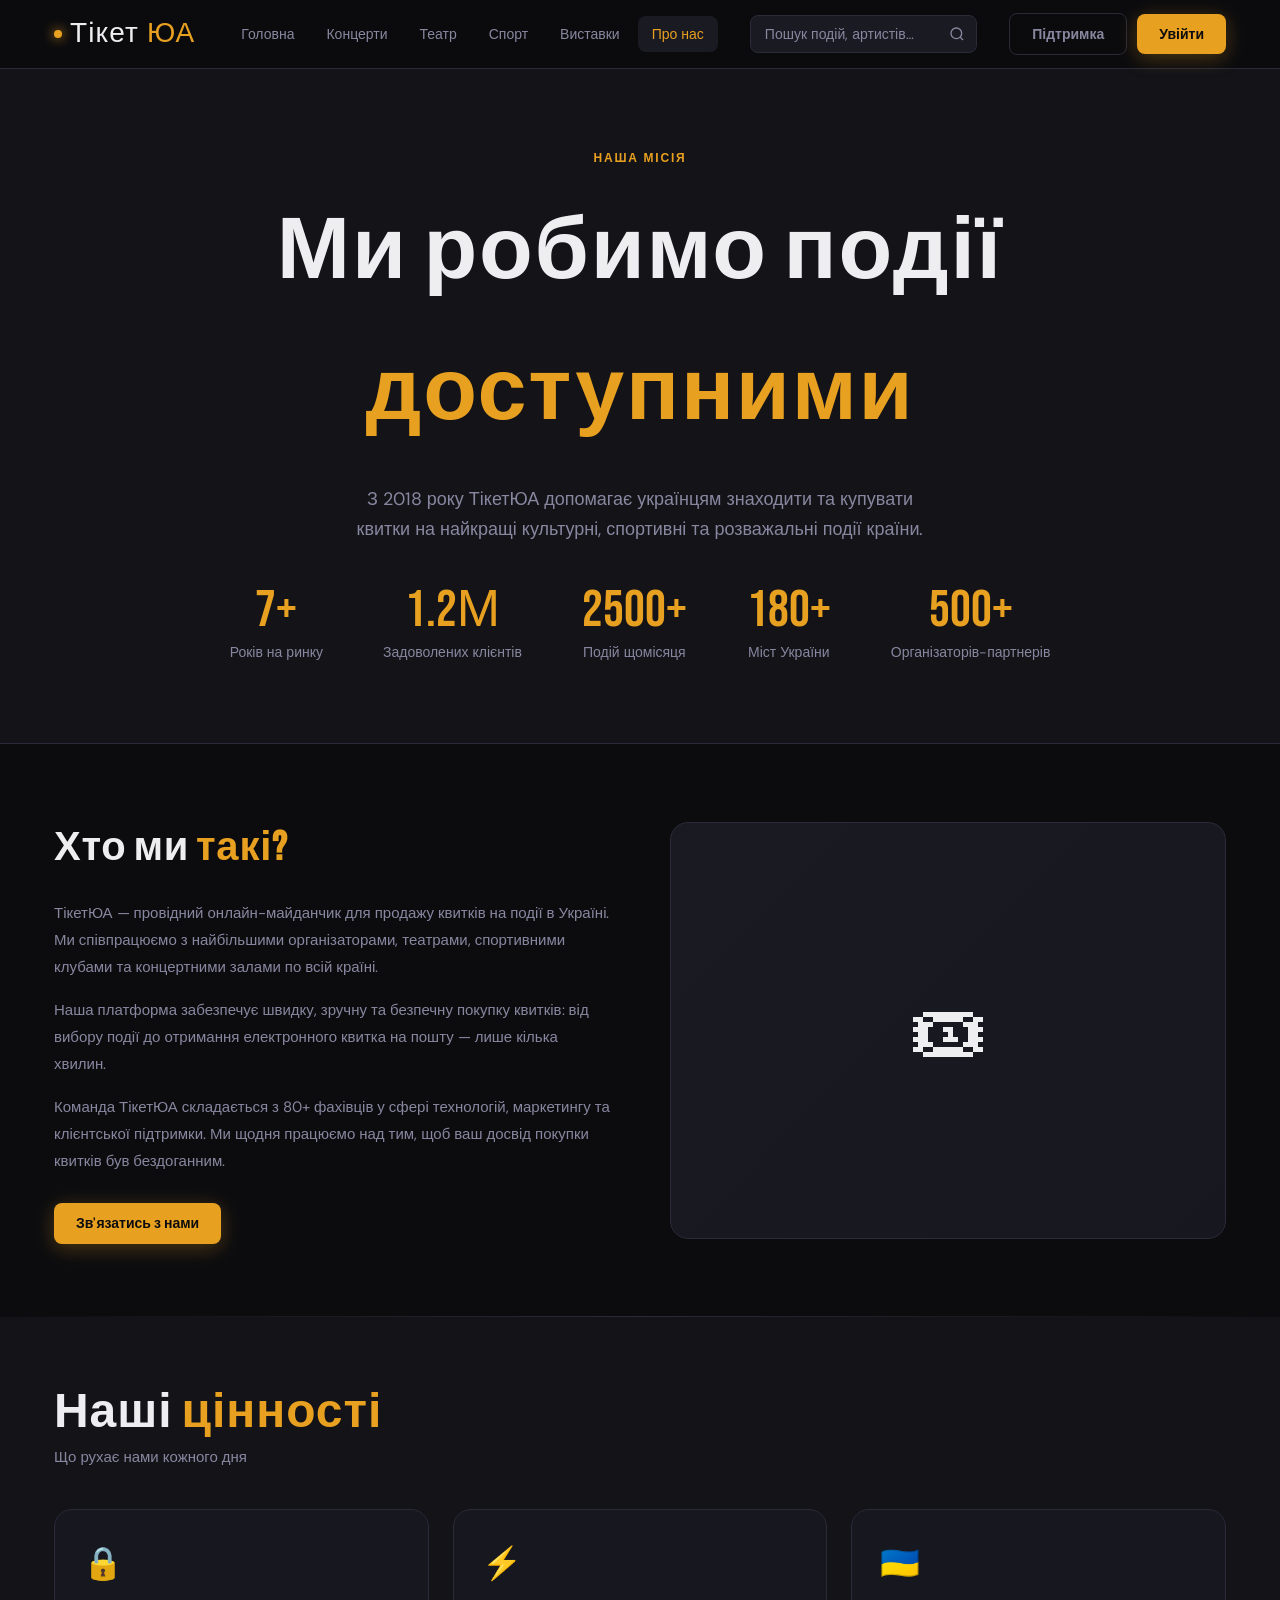
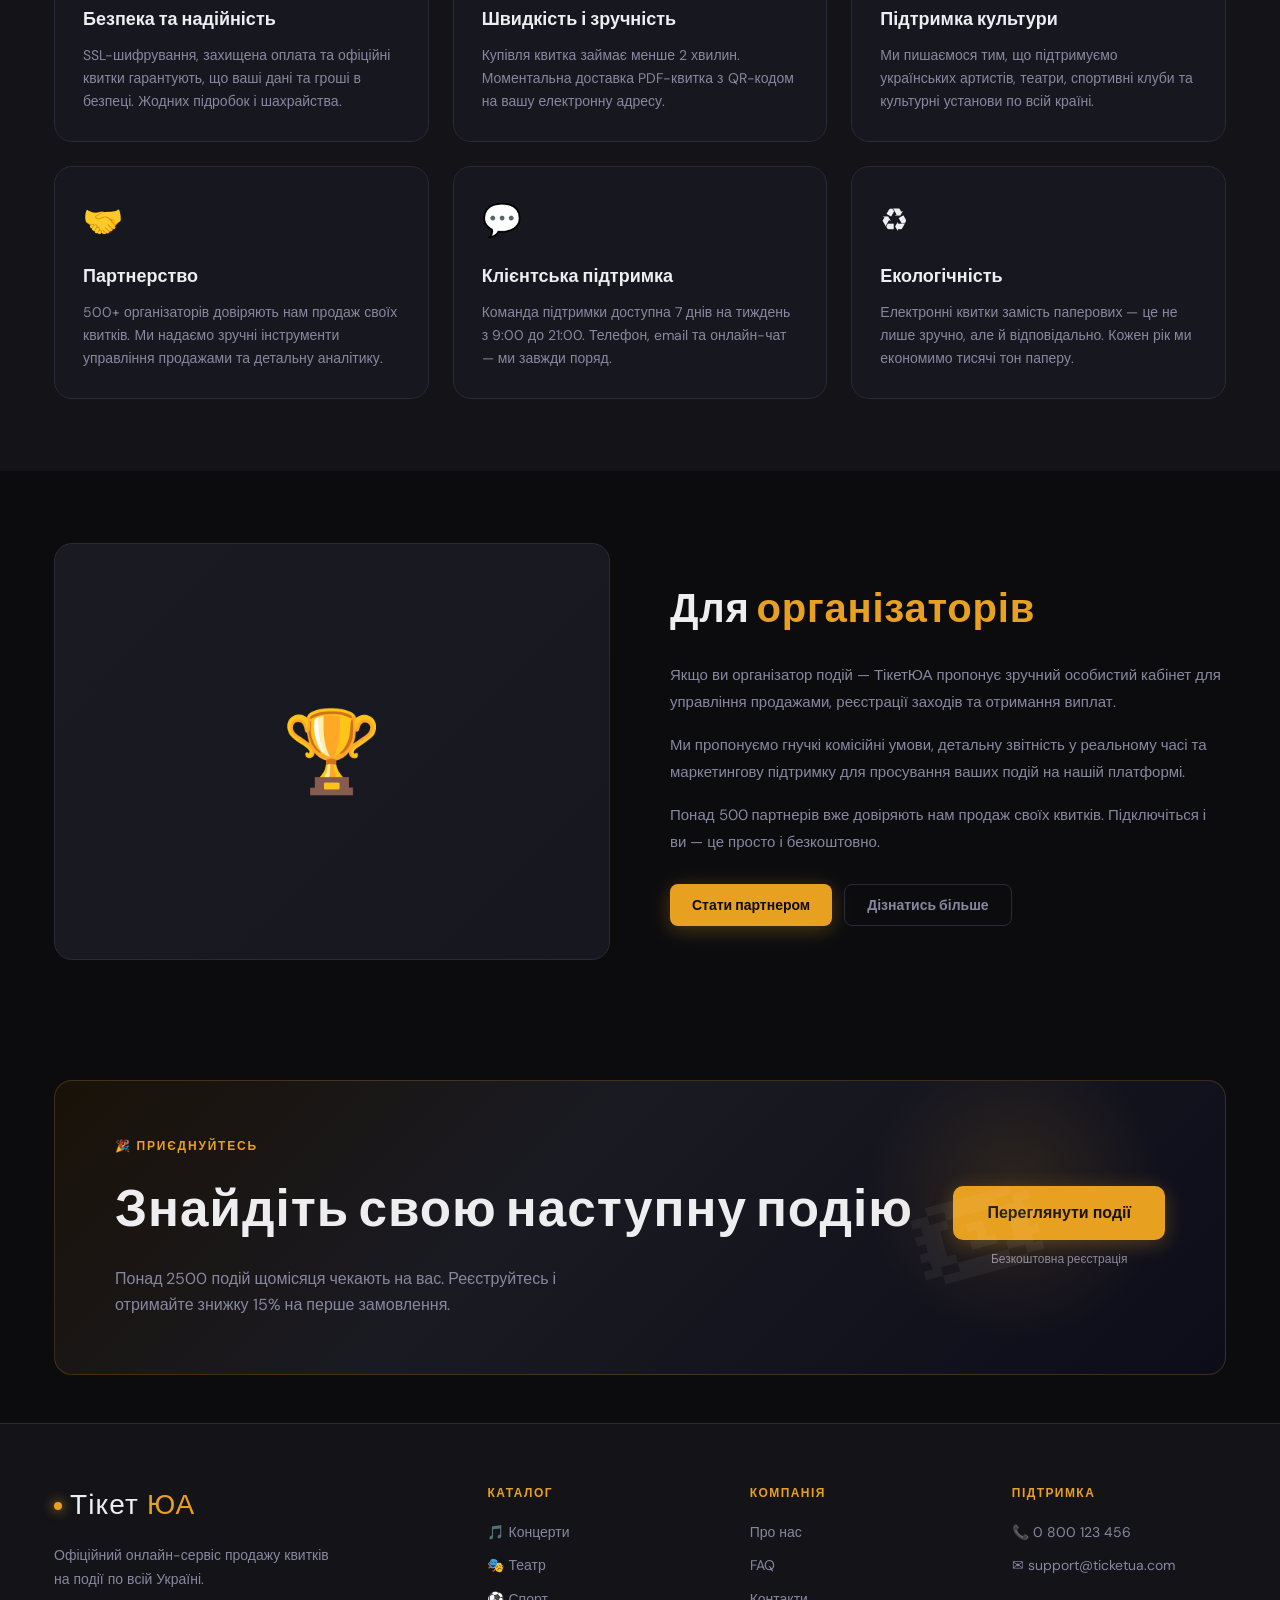
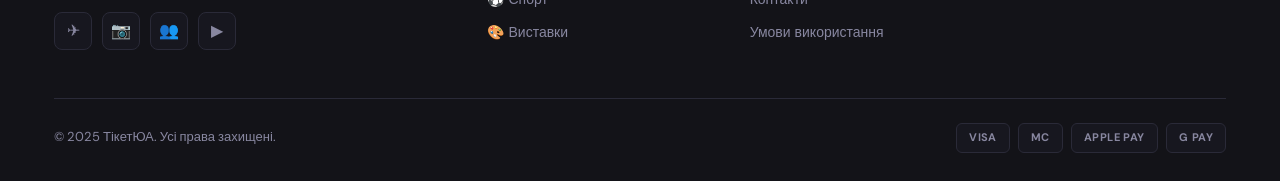
==== about.html @ 0e1e4808 "Create about.html" ====
<!DOCTYPE html>
<html lang="uk">
<head>
  <meta charset="UTF-8" />
  <meta name="viewport" content="width=device-width, initial-scale=1.0" />
  <title>Про нас · ТікетЮА</title>
  <meta name="description" content="ТікетЮА — офіційний онлайн-сервіс продажу квитків в Україні. Понад 1.2 мільйони задоволених клієнтів з 2018 року." />
  <link rel="stylesheet" href="style.css" />
</head>
<body>

<!-- ===== HEADER ===== -->
<header class="header">
  <div class="container">
    <div class="header__inner">
      <a href="index.html" class="logo">
        <div class="logo__dot"></div>
        Тікет<span>ЮА</span>
      </a>
      <nav class="nav">
        <a href="index.html" class="nav__link">Головна</a>
        <a href="index.html#events" class="nav__link">Концерти</a>
        <a href="index.html#events" class="nav__link">Театр</a>
        <a href="index.html#events" class="nav__link">Спорт</a>
        <a href="index.html#events" class="nav__link">Виставки</a>
        <a href="about.html" class="nav__link active">Про нас</a>
      </nav>
      <div class="header__search">
        <input type="text" placeholder="Пошук подій, артистів…" />
        <svg viewBox="0 0 24 24" fill="none" stroke="currentColor" stroke-width="2">
          <circle cx="11" cy="11" r="8"/><path d="M21 21l-4.35-4.35"/>
        </svg>
      </div>
      <div class="header__actions">
        <a href="contacts.html" class="btn btn--ghost">Підтримка</a>
        <a href="#" class="btn btn--gold">Увійти</a>
      </div>
    </div>
  </div>
</header>

<!-- ===== ABOUT HERO ===== -->
<section class="about-hero">
  <div class="container">
    <p style="font-size:12px;font-weight:700;letter-spacing:.15em;text-transform:uppercase;color:var(--gold);margin-bottom:14px;">
      Наша місія
    </p>
    <h1 class="about-hero__title">Ми робимо події <span style="color:var(--gold);">доступними</span></h1>
    <p class="about-hero__sub">
      З 2018 року ТікетЮА допомагає українцям знаходити та купувати квитки на найкращі
      культурні, спортивні та розважальні події країни.
    </p>
    <div class="stats-row">
      <div class="stat-item">
        <div class="stat-num">7+</div>
        <div class="stat-label">Років на ринку</div>
      </div>
      <div class="stat-item">
        <div class="stat-num">1.2М</div>
        <div class="stat-label">Задоволених клієнтів</div>
      </div>
      <div class="stat-item">
        <div class="stat-num">2500+</div>
        <div class="stat-label">Подій щомісяця</div>
      </div>
      <div class="stat-item">
        <div class="stat-num">180+</div>
        <div class="stat-label">Міст України</div>
      </div>
      <div class="stat-item">
        <div class="stat-num">500+</div>
        <div class="stat-label">Організаторів-партнерів</div>
      </div>
    </div>
  </div>
</section>

<!-- ===== ABOUT CONTENT ===== -->
<section class="section">
  <div class="container">
    <div class="about-content">
      <div>
        <h2 class="about-content__title">Хто ми <span style="color:var(--gold);">такі?</span></h2>
        <p class="about-content__text">
          ТікетЮА — провідний онлайн-майданчик для продажу квитків на події в Україні.
          Ми співпрацюємо з найбільшими організаторами, театрами, спортивними клубами та
          концертними залами по всій країні.
        </p>
        <p class="about-content__text">
          Наша платформа забезпечує швидку, зручну та безпечну покупку квитків:
          від вибору події до отримання електронного квитка на пошту — лише кілька хвилин.
        </p>
        <p class="about-content__text">
          Команда ТікетЮА складається з 80+ фахівців у сфері технологій, маркетингу
          та клієнтської підтримки. Ми щодня працюємо над тим, щоб ваш досвід покупки
          квитків був бездоганним.
        </p>
        <div style="margin-top:28px;">
          <a href="contacts.html" class="btn btn--gold">Зв'язатись з нами</a>
        </div>
      </div>
      <div class="about-img-mock">🎟</div>
    </div>
  </div>
</section>

<div class="divider" style="margin:0;"></div>

<!-- ===== VALUES ===== -->
<section class="section" style="background:var(--bg2);">
  <div class="container">
    <div class="section-header">
      <div>
        <h2 class="section-title">Наші <span>цінності</span></h2>
        <p class="section-sub">Що рухає нами кожного дня</p>
      </div>
    </div>
    <div class="values-grid">
      <div class="value-card">
        <div class="value-card__icon">🔒</div>
        <div class="value-card__title">Безпека та надійність</div>
        <p class="value-card__desc">
          SSL-шифрування, захищена оплата та офіційні квитки гарантують,
          що ваші дані та гроші в безпеці. Жодних підробок і шахрайства.
        </p>
      </div>
      <div class="value-card">
        <div class="value-card__icon">⚡</div>
        <div class="value-card__title">Швидкість і зручність</div>
        <p class="value-card__desc">
          Купівля квитка займає менше 2 хвилин. Моментальна доставка PDF-квитка
          з QR-кодом на вашу електронну адресу.
        </p>
      </div>
      <div class="value-card">
        <div class="value-card__icon">🇺🇦</div>
        <div class="value-card__title">Підтримка культури</div>
        <p class="value-card__desc">
          Ми пишаємося тим, що підтримуємо українських артистів, театри,
          спортивні клуби та культурні установи по всій країні.
        </p>
      </div>
      <div class="value-card">
        <div class="value-card__icon">🤝</div>
        <div class="value-card__title">Партнерство</div>
        <p class="value-card__desc">
          500+ організаторів довіряють нам продаж своїх квитків.
          Ми надаємо зручні інструменти управління продажами та детальну аналітику.
        </p>
      </div>
      <div class="value-card">
        <div class="value-card__icon">💬</div>
        <div class="value-card__title">Клієнтська підтримка</div>
        <p class="value-card__desc">
          Команда підтримки доступна 7 днів на тиждень з 9:00 до 21:00.
          Телефон, email та онлайн-чат — ми завжди поряд.
        </p>
      </div>
      <div class="value-card">
        <div class="value-card__icon">♻</div>
        <div class="value-card__title">Екологічність</div>
        <p class="value-card__desc">
          Електронні квитки замість паперових — це не лише зручно,
          але й відповідально. Кожен рік ми економимо тисячі тон паперу.
        </p>
      </div>
    </div>
  </div>
</section>

<!-- ===== SECOND ABOUT BLOCK ===== -->
<section class="section">
  <div class="container">
    <div class="about-content">
      <div class="about-img-mock">🏆</div>
      <div>
        <h2 class="about-content__title">Для <span style="color:var(--gold);">організаторів</span></h2>
        <p class="about-content__text">
          Якщо ви організатор подій — ТікетЮА пропонує зручний особистий кабінет
          для управління продажами, реєстрації заходів та отримання виплат.
        </p>
        <p class="about-content__text">
          Ми пропонуємо гнучкі комісійні умови, детальну звітність у реальному часі
          та маркетингову підтримку для просування ваших подій на нашій платформі.
        </p>
        <p class="about-content__text">
          Понад 500 партнерів вже довіряють нам продаж своїх квитків.
          Підключіться і ви — це просто і безкоштовно.
        </p>
        <div style="margin-top:28px; display:flex; gap:12px; flex-wrap:wrap;">
          <a href="contacts.html" class="btn btn--gold">Стати партнером</a>
          <a href="faq.html" class="btn btn--ghost">Дізнатись більше</a>
        </div>
      </div>
    </div>
  </div>
</section>

<!-- ===== CTA ===== -->
<section class="section--sm">
  <div class="container">
    <div class="promo-banner">
      <div>
        <div class="promo-banner__eyebrow">🎉 Приєднуйтесь</div>
        <h2 class="promo-banner__title">Знайдіть свою наступну подію</h2>
        <p class="promo-banner__sub">Понад 2500 подій щомісяця чекають на вас. Реєструйтесь і отримайте знижку 15% на перше замовлення.</p>
      </div>
      <div class="promo-banner__cta">
        <a href="index.html#events" class="btn btn--gold btn--lg">Переглянути події</a>
        <span class="promo-banner__note">Безкоштовна реєстрація</span>
      </div>
    </div>
  </div>
</section>

<!-- ===== FOOTER ===== -->
<footer class="footer">
  <div class="container">
    <div class="footer__grid">
      <div class="footer__brand">
        <div class="footer__logo-wrap">
          <a href="index.html" class="logo"><div class="logo__dot"></div>Тікет<span>ЮА</span></a>
        </div>
        <p class="footer__desc">Офіційний онлайн-сервіс продажу квитків на події по всій Україні.</p>
        <div class="footer__socials">
          <a href="#" class="footer__social">✈</a>
          <a href="#" class="footer__social">📷</a>
          <a href="#" class="footer__social">👥</a>
          <a href="#" class="footer__social">▶</a>
        </div>
      </div>
      <div>
        <div class="footer__col-title">Каталог</div>
        <ul class="footer__links">
          <li><a href="#" class="footer__link">🎵 Концерти</a></li>
          <li><a href="#" class="footer__link">🎭 Театр</a></li>
          <li><a href="#" class="footer__link">⚽ Спорт</a></li>
          <li><a href="#" class="footer__link">🎨 Виставки</a></li>
        </ul>
      </div>
      <div>
        <div class="footer__col-title">Компанія</div>
        <ul class="footer__links">
          <li><a href="about.html" class="footer__link">Про нас</a></li>
          <li><a href="faq.html" class="footer__link">FAQ</a></li>
          <li><a href="contacts.html" class="footer__link">Контакти</a></li>
          <li><a href="#" class="footer__link">Умови використання</a></li>
        </ul>
      </div>
      <div>
        <div class="footer__col-title">Підтримка</div>
        <ul class="footer__links">
          <li><a href="tel:+380800123456" class="footer__link">📞 0 800 123 456</a></li>
          <li><a href="mailto:support@ticketua.com" class="footer__link">✉ support@ticketua.com</a></li>
        </ul>
      </div>
    </div>
    <div class="footer__bottom">
      <span class="footer__copy">© 2025 ТікетЮА. Усі права захищені.</span>
      <div class="footer__payments">
        <span class="pay-badge">VISA</span>
        <span class="pay-badge">MC</span>
        <span class="pay-badge">APPLE PAY</span>
        <span class="pay-badge">G PAY</span>
      </div>
    </div>
  </div>
</footer>

</body>
</html>
---- style.css ----
/* ============================================
   КВИТКИ.UA — GLOBAL STYLESHEET
   ============================================ */

@import url('https://fonts.googleapis.com/css2?family=Bebas+Neue&family=DM+Sans:ital,opsz,wght@0,9..40,300;0,9..40,400;0,9..40,500;0,9..40,700;1,9..40,300&family=Playfair+Display:wght@400;700&display=swap');

/* ---- CSS VARIABLES ---- */
:root {
  --bg:        #0c0c0f;
  --bg2:       #131318;
  --bg3:       #1a1a22;
  --card:      #17171f;
  --border:    #2a2a38;
  --gold:      #e8a020;
  --gold-dim:  #b07a10;
  --gold-glow: rgba(232,160,32,.15);
  --red:       #d63b3b;
  --text:      #eeedf0;
  --muted:     #8887a0;
  --faint:     #3a3a50;
  --font-head: 'Bebas Neue', sans-serif;
  --font-body: 'DM Sans', sans-serif;
  --font-serif:'Playfair Display', serif;
  --radius:    10px;
  --radius-lg: 18px;
  --shadow:    0 8px 40px rgba(0,0,0,.6);
  --transition:0.25s ease;
}

/* ---- RESET ---- */
*, *::before, *::after { box-sizing: border-box; margin: 0; padding: 0; }
html { scroll-behavior: smooth; }
body {
  font-family: var(--font-body);
  background: var(--bg);
  color: var(--text);
  line-height: 1.6;
  min-height: 100vh;
  -webkit-font-smoothing: antialiased;
}
img { display: block; max-width: 100%; }
a { color: inherit; text-decoration: none; }
ul { list-style: none; }
button, input, select, textarea {
  font-family: inherit;
  border: none;
  outline: none;
  background: none;
}

/* ---- SCROLLBAR ---- */
::-webkit-scrollbar { width: 6px; }
::-webkit-scrollbar-track { background: var(--bg2); }
::-webkit-scrollbar-thumb { background: var(--gold-dim); border-radius: 3px; }

/* ============================================
   LAYOUT HELPERS
   ============================================ */
.container {
  width: min(1220px, 100%);
  margin-inline: auto;
  padding-inline: 24px;
}
.section { padding: 72px 0; }
.section--sm { padding: 48px 0; }

.tag {
  display: inline-block;
  font-size: 11px;
  font-weight: 700;
  letter-spacing: .12em;
  text-transform: uppercase;
  padding: 4px 12px;
  border-radius: 20px;
  background: var(--gold-glow);
  color: var(--gold);
  border: 1px solid rgba(232,160,32,.3);
}
.tag--red {
  background: rgba(214,59,59,.12);
  color: var(--red);
  border-color: rgba(214,59,59,.3);
}

.badge {
  display: inline-flex;
  align-items: center;
  gap: 5px;
  font-size: 12px;
  font-weight: 500;
  color: var(--muted);
}
.badge svg { width:14px; height:14px; flex-shrink:0; }

.divider {
  height: 1px;
  background: linear-gradient(90deg, transparent, var(--border), transparent);
  margin: 40px 0;
}

/* ============================================
   HEADER / NAV
   ============================================ */
.header {
  position: sticky;
  top: 0;
  z-index: 100;
  background: rgba(12,12,15,.92);
  backdrop-filter: blur(18px);
  border-bottom: 1px solid var(--border);
}
.header__inner {
  display: flex;
  align-items: center;
  height: 68px;
  gap: 32px;
}
.logo {
  font-family: var(--font-head);
  font-size: 28px;
  letter-spacing: .04em;
  color: var(--text);
  display: flex;
  align-items: center;
  gap: 8px;
  white-space: nowrap;
}
.logo span {
  color: var(--gold);
}
.logo__dot {
  width: 8px; height: 8px;
  border-radius: 50%;
  background: var(--gold);
  box-shadow: 0 0 12px var(--gold);
  animation: pulse 2.4s ease-in-out infinite;
}
@keyframes pulse {
  0%,100%{ opacity:1; transform:scale(1); }
  50%{ opacity:.5; transform:scale(.7); }
}

.nav {
  display: flex;
  align-items: center;
  gap: 4px;
  flex: 1;
}
.nav__link {
  padding: 7px 14px;
  font-size: 14px;
  font-weight: 500;
  color: var(--muted);
  border-radius: 8px;
  transition: color var(--transition), background var(--transition);
  white-space: nowrap;
}
.nav__link:hover,
.nav__link.active {
  color: var(--text);
  background: var(--bg3);
}
.nav__link.active { color: var(--gold); }

.header__search {
  flex: 1;
  max-width: 320px;
  position: relative;
}
.header__search input {
  width: 100%;
  background: var(--bg3);
  border: 1px solid var(--border);
  border-radius: 8px;
  padding: 9px 40px 9px 14px;
  font-size: 14px;
  color: var(--text);
  transition: border-color var(--transition);
}
.header__search input::placeholder { color: var(--muted); }
.header__search input:focus { border-color: var(--gold-dim); }
.header__search svg {
  position: absolute;
  right: 12px; top: 50%;
  transform: translateY(-50%);
  width: 16px; height: 16px;
  color: var(--muted);
  pointer-events: none;
}

.header__actions {
  display: flex;
  align-items: center;
  gap: 10px;
  flex-shrink: 0;
}
.btn {
  display: inline-flex;
  align-items: center;
  justify-content: center;
  gap: 8px;
  padding: 9px 22px;
  border-radius: 8px;
  font-size: 14px;
  font-weight: 600;
  cursor: pointer;
  transition: all var(--transition);
  white-space: nowrap;
}
.btn--ghost {
  color: var(--muted);
  border: 1px solid var(--border);
}
.btn--ghost:hover { color: var(--text); border-color: var(--faint); background: var(--bg3); }
.btn--gold {
  background: var(--gold);
  color: #0c0c0f;
  box-shadow: 0 4px 20px rgba(232,160,32,.3);
}
.btn--gold:hover {
  background: #f0b030;
  box-shadow: 0 6px 28px rgba(232,160,32,.5);
  transform: translateY(-1px);
}
.btn--lg { padding: 14px 34px; font-size: 16px; border-radius: 10px; }
.btn--full { width: 100%; justify-content: center; }
.btn--red {
  background: var(--red);
  color: #fff;
  box-shadow: 0 4px 20px rgba(214,59,59,.3);
}
.btn--red:hover { background: #e04444; transform:translateY(-1px); }

/* ============================================
   HERO SECTION
   ============================================ */
.hero {
  position: relative;
  min-height: 540px;
  display: flex;
  align-items: center;
  overflow: hidden;
  background: var(--bg2);
}
.hero::before {
  content: '';
  position: absolute;
  inset: 0;
  background:
    radial-gradient(ellipse 80% 60% at 70% 50%, rgba(232,160,32,.08) 0%, transparent 60%),
    radial-gradient(ellipse 40% 80% at 20% 80%, rgba(214,59,59,.06) 0%, transparent 50%);
}
.hero__grid {
  display: grid;
  grid-template-columns: 1fr 420px;
  gap: 60px;
  align-items: center;
  position: relative;
  z-index: 1;
}
.hero__eyebrow {
  display: flex;
  align-items: center;
  gap: 12px;
  margin-bottom: 20px;
}
.hero__eyebrow-line {
  width: 36px; height: 2px;
  background: var(--gold);
  border-radius: 2px;
}
.hero__eyebrow span {
  font-size: 12px;
  font-weight: 700;
  letter-spacing: .15em;
  text-transform: uppercase;
  color: var(--gold);
}
.hero__title {
  font-family: var(--font-head);
  font-size: clamp(52px, 7vw, 88px);
  line-height: .96;
  letter-spacing: .02em;
  color: var(--text);
  margin-bottom: 20px;
}
.hero__title em {
  font-style: normal;
  color: var(--gold);
  -webkit-text-stroke: 0;
}
.hero__sub {
  font-size: 17px;
  color: var(--muted);
  max-width: 420px;
  margin-bottom: 36px;
  line-height: 1.65;
}
.hero__cta {
  display: flex;
  align-items: center;
  gap: 14px;
  flex-wrap: wrap;
  margin-bottom: 48px;
}
.hero__stats {
  display: flex;
  gap: 40px;
}
.hero__stat-num {
  font-family: var(--font-head);
  font-size: 36px;
  color: var(--text);
  line-height: 1;
}
.hero__stat-label {
  font-size: 13px;
  color: var(--muted);
  margin-top: 4px;
}

/* featured card in hero */
.hero__card {
  background: var(--card);
  border: 1px solid var(--border);
  border-radius: var(--radius-lg);
  overflow: hidden;
  box-shadow: var(--shadow);
  animation: floatCard 5s ease-in-out infinite;
}
@keyframes floatCard {
  0%,100%{ transform: translateY(0); }
  50%{ transform: translateY(-10px); }
}
.hero__card-img {
  width: 100%;
  height: 220px;
  object-fit: cover;
  background: linear-gradient(135deg, #1e1e2e 0%, #2a1a2e 50%, #1a2030 100%);
  display: flex;
  align-items: center;
  justify-content: center;
  font-family: var(--font-head);
  font-size: 64px;
  letter-spacing: .05em;
  color: rgba(255,255,255,.08);
}
.hero__card-body { padding: 20px; }
.hero__card-tag { margin-bottom: 10px; }
.hero__card-title {
  font-family: var(--font-head);
  font-size: 24px;
  letter-spacing: .02em;
  margin-bottom: 12px;
}
.hero__card-meta {
  display: flex;
  flex-direction: column;
  gap: 6px;
  margin-bottom: 16px;
}
.hero__card-price {
  display: flex;
  align-items: center;
  justify-content: space-between;
  padding-top: 16px;
  border-top: 1px solid var(--border);
}
.price-from { font-size: 12px; color: var(--muted); margin-bottom: 2px; }
.price-val {
  font-family: var(--font-head);
  font-size: 28px;
  color: var(--gold);
}

/* ============================================
   SEARCH BAR
   ============================================ */
.search-bar {
  background: var(--bg2);
  border-top: 1px solid var(--border);
  padding: 20px 0;
}
.search-bar__inner {
  display: flex;
  align-items: center;
  gap: 12px;
  background: var(--card);
  border: 1px solid var(--border);
  border-radius: 12px;
  padding: 8px 16px 8px 8px;
}
.search-bar__field {
  display: flex;
  align-items: center;
  gap: 10px;
  flex: 1;
  padding: 8px 12px;
  border-right: 1px solid var(--border);
}
.search-bar__field:last-of-type { border-right: none; }
.search-bar__field svg { width: 16px; height: 16px; color: var(--gold); flex-shrink: 0; }
.search-bar__field input,
.search-bar__field select {
  background: none;
  color: var(--text);
  font-size: 14px;
  width: 100%;
  cursor: pointer;
}
.search-bar__field input::placeholder { color: var(--muted); }
.search-bar__field select option { background: var(--bg3); color: var(--text); }

/* ============================================
   SECTION HEADERS
   ============================================ */
.section-header {
  display: flex;
  align-items: flex-end;
  justify-content: space-between;
  margin-bottom: 40px;
  gap: 20px;
}
.section-title {
  font-family: var(--font-head);
  font-size: clamp(32px, 4vw, 48px);
  letter-spacing: .02em;
  line-height: 1;
  color: var(--text);
}
.section-title span { color: var(--gold); }
.section-sub {
  font-size: 15px;
  color: var(--muted);
  margin-top: 8px;
}
.link-all {
  font-size: 14px;
  font-weight: 600;
  color: var(--gold);
  display: flex;
  align-items: center;
  gap: 5px;
  white-space: nowrap;
  transition: gap var(--transition);
}
.link-all:hover { gap: 10px; }

/* ============================================
   CATEGORY PILLS
   ============================================ */
.categories {
  display: flex;
  flex-wrap: wrap;
  gap: 10px;
  margin-bottom: 40px;
}
.cat-pill {
  display: flex;
  align-items: center;
  gap: 8px;
  padding: 8px 18px;
  border-radius: 40px;
  border: 1px solid var(--border);
  font-size: 14px;
  font-weight: 500;
  color: var(--muted);
  background: var(--card);
  cursor: pointer;
  transition: all var(--transition);
}
.cat-pill span { font-size: 18px; }
.cat-pill:hover,
.cat-pill.active {
  color: var(--text);
  border-color: var(--gold-dim);
  background: var(--bg3);
  box-shadow: 0 0 0 1px var(--gold-dim);
}
.cat-pill.active { color: var(--gold); }

/* ============================================
   EVENT CARDS
   ============================================ */
.events-grid {
  display: grid;
  grid-template-columns: repeat(auto-fill, minmax(280px, 1fr));
  gap: 24px;
}
.event-card {
  background: var(--card);
  border: 1px solid var(--border);
  border-radius: var(--radius-lg);
  overflow: hidden;
  transition: transform var(--transition), box-shadow var(--transition), border-color var(--transition);
  display: flex;
  flex-direction: column;
  position: relative;
}
.event-card:hover {
  transform: translateY(-6px);
  box-shadow: 0 20px 50px rgba(0,0,0,.6);
  border-color: var(--faint);
}
.event-card__poster {
  position: relative;
  height: 200px;
  overflow: hidden;
}
.event-card__poster-bg {
  width: 100%; height: 100%;
  object-fit: cover;
  transition: transform .5s ease;
}
.event-card:hover .event-card__poster-bg {
  transform: scale(1.07);
}
.poster-placeholder {
  width: 100%; height: 100%;
  display: flex;
  align-items: center;
  justify-content: center;
  font-size: 52px;
}
.event-card__badges {
  position: absolute;
  top: 12px; left: 12px;
  display: flex;
  flex-wrap: wrap;
  gap: 6px;
}
.event-card__wishlist {
  position: absolute;
  top: 12px; right: 12px;
  width: 34px; height: 34px;
  background: rgba(12,12,15,.7);
  border-radius: 50%;
  display: flex;
  align-items: center;
  justify-content: center;
  border: 1px solid var(--border);
  color: var(--muted);
  transition: all var(--transition);
  cursor: pointer;
}
.event-card__wishlist:hover { color: var(--red); border-color: var(--red); }
.event-card__body {
  padding: 18px;
  flex: 1;
  display: flex;
  flex-direction: column;
}
.event-card__cat {
  font-size: 11px;
  font-weight: 700;
  letter-spacing: .1em;
  text-transform: uppercase;
  color: var(--gold);
  margin-bottom: 8px;
}
.event-card__title {
  font-family: var(--font-head);
  font-size: 21px;
  letter-spacing: .02em;
  line-height: 1.15;
  margin-bottom: 12px;
  flex: 1;
}
.event-card__meta {
  display: flex;
  flex-direction: column;
  gap: 5px;
  margin-bottom: 16px;
}
.event-card__footer {
  display: flex;
  align-items: center;
  justify-content: space-between;
  padding-top: 14px;
  border-top: 1px solid var(--border);
}
.event-card__price-label { font-size: 11px; color: var(--muted); }
.event-card__price-val {
  font-family: var(--font-head);
  font-size: 24px;
  color: var(--gold);
  line-height: 1;
}
.event-card__btn {
  padding: 8px 16px;
  background: var(--bg3);
  border: 1px solid var(--border);
  border-radius: 8px;
  font-size: 13px;
  font-weight: 600;
  color: var(--text);
  cursor: pointer;
  transition: all var(--transition);
}
.event-card__btn:hover {
  background: var(--gold);
  border-color: var(--gold);
  color: #0c0c0f;
}

/* ============================================
   PROMO BANNER
   ============================================ */
.promo-banner {
  background: linear-gradient(135deg, #1a1208 0%, var(--bg3) 40%, #0d0d1a 100%);
  border: 1px solid rgba(232,160,32,.2);
  border-radius: var(--radius-lg);
  padding: 56px 60px;
  display: grid;
  grid-template-columns: 1fr auto;
  align-items: center;
  gap: 40px;
  position: relative;
  overflow: hidden;
}
.promo-banner::before {
  content: '';
  position: absolute;
  top: -40px; right: 60px;
  width: 300px; height: 300px;
  background: radial-gradient(circle, rgba(232,160,32,.12) 0%, transparent 70%);
  pointer-events: none;
}
.promo-banner::after {
  content: '🎟';
  position: absolute;
  right: 180px; top: 50%;
  transform: translateY(-50%) rotate(-15deg);
  font-size: 140px;
  opacity: .05;
  pointer-events: none;
}
.promo-banner__eyebrow {
  font-size: 12px;
  font-weight: 700;
  letter-spacing: .15em;
  text-transform: uppercase;
  color: var(--gold);
  margin-bottom: 14px;
}
.promo-banner__title {
  font-family: var(--font-head);
  font-size: clamp(32px, 4vw, 52px);
  letter-spacing: .02em;
  margin-bottom: 14px;
}
.promo-banner__sub {
  font-size: 16px;
  color: var(--muted);
  max-width: 520px;
  line-height: 1.6;
}
.promo-banner__cta { display: flex; flex-direction: column; align-items: center; gap: 10px; }
.promo-banner__cta .btn { min-width: 180px; }
.promo-banner__note { font-size: 12px; color: var(--muted); }

/* ============================================
   CITY SELECTOR
   ============================================ */
.cities-grid {
  display: grid;
  grid-template-columns: repeat(auto-fill, minmax(160px, 1fr));
  gap: 14px;
}
.city-card {
  background: var(--card);
  border: 1px solid var(--border);
  border-radius: var(--radius);
  padding: 22px 18px;
  text-align: center;
  transition: all var(--transition);
  cursor: pointer;
}
.city-card:hover {
  border-color: var(--gold-dim);
  background: var(--bg3);
  transform: translateY(-3px);
}
.city-card__icon { font-size: 28px; margin-bottom: 10px; }
.city-card__name { font-size: 15px; font-weight: 600; margin-bottom: 4px; }
.city-card__count { font-size: 12px; color: var(--muted); }

/* ============================================
   HOW IT WORKS
   ============================================ */
.steps-grid {
  display: grid;
  grid-template-columns: repeat(4, 1fr);
  gap: 24px;
  position: relative;
}
.steps-grid::before {
  content: '';
  position: absolute;
  top: 36px; left: calc(12.5% + 24px);
  right: calc(12.5% + 24px);
  height: 1px;
  background: repeating-linear-gradient(90deg, var(--border) 0, var(--border) 8px, transparent 8px, transparent 16px);
  z-index: 0;
}
.step-card {
  text-align: center;
  position: relative;
  z-index: 1;
}
.step-num {
  width: 72px; height: 72px;
  border-radius: 50%;
  background: var(--bg3);
  border: 2px solid var(--border);
  display: flex;
  align-items: center;
  justify-content: center;
  margin: 0 auto 20px;
  font-family: var(--font-head);
  font-size: 28px;
  color: var(--gold);
  transition: all var(--transition);
}
.step-card:hover .step-num {
  background: var(--gold-glow);
  border-color: var(--gold-dim);
  box-shadow: 0 0 24px var(--gold-glow);
}
.step-title {
  font-size: 16px;
  font-weight: 700;
  margin-bottom: 8px;
}
.step-desc { font-size: 14px; color: var(--muted); line-height: 1.6; }

/* ============================================
   FOOTER
   ============================================ */
.footer {
  background: var(--bg2);
  border-top: 1px solid var(--border);
  padding: 60px 0 28px;
}
.footer__grid {
  display: grid;
  grid-template-columns: 1.8fr 1fr 1fr 1fr;
  gap: 48px;
  margin-bottom: 48px;
}
.footer__brand { max-width: 280px; }
.footer__logo-wrap { margin-bottom: 16px; }
.footer__desc { font-size: 14px; color: var(--muted); line-height: 1.7; margin-bottom: 20px; }
.footer__socials {
  display: flex;
  gap: 10px;
}
.footer__social {
  width: 38px; height: 38px;
  border-radius: 8px;
  border: 1px solid var(--border);
  background: var(--card);
  display: flex;
  align-items: center;
  justify-content: center;
  color: var(--muted);
  font-size: 16px;
  transition: all var(--transition);
}
.footer__social:hover { color: var(--gold); border-color: var(--gold-dim); background: var(--bg3); }
.footer__col-title {
  font-size: 12px;
  font-weight: 700;
  letter-spacing: .12em;
  text-transform: uppercase;
  color: var(--gold);
  margin-bottom: 18px;
}
.footer__links { display: flex; flex-direction: column; gap: 11px; }
.footer__link {
  font-size: 14px;
  color: var(--muted);
  transition: color var(--transition);
  display: flex;
  align-items: center;
  gap: 6px;
}
.footer__link:hover { color: var(--text); }
.footer__bottom {
  padding-top: 24px;
  border-top: 1px solid var(--border);
  display: flex;
  align-items: center;
  justify-content: space-between;
  gap: 16px;
  flex-wrap: wrap;
}
.footer__copy { font-size: 13px; color: var(--muted); }
.footer__payments { display: flex; gap: 8px; align-items: center; }
.pay-badge {
  padding: 5px 12px;
  border-radius: 6px;
  border: 1px solid var(--border);
  background: var(--card);
  font-size: 11px;
  font-weight: 700;
  color: var(--muted);
  letter-spacing: .04em;
}

/* ============================================
   EVENT PAGE
   ============================================ */
.breadcrumb {
  display: flex;
  align-items: center;
  gap: 6px;
  font-size: 13px;
  color: var(--muted);
  padding: 16px 0;
  flex-wrap: wrap;
}
.breadcrumb a { transition: color var(--transition); }
.breadcrumb a:hover { color: var(--gold); }
.breadcrumb__sep { opacity: .4; }

.event-hero {
  background: var(--bg2);
  padding: 48px 0;
  border-bottom: 1px solid var(--border);
}
.event-hero__inner {
  display: grid;
  grid-template-columns: 300px 1fr;
  gap: 48px;
  align-items: start;
}
.event-poster {
  border-radius: var(--radius-lg);
  overflow: hidden;
  border: 1px solid var(--border);
  box-shadow: var(--shadow);
}
.event-poster__img {
  width: 100%; aspect-ratio: 3/4;
  object-fit: cover;
  display: flex;
  align-items: center;
  justify-content: center;
  background: linear-gradient(135deg, #1e1028, #10201e);
  font-size: 80px;
}
.event-header__tags { display: flex; gap: 8px; margin-bottom: 16px; flex-wrap: wrap; }
.event-header__title {
  font-family: var(--font-head);
  font-size: clamp(36px, 5vw, 64px);
  letter-spacing: .02em;
  line-height: .95;
  margin-bottom: 20px;
}
.event-header__desc {
  font-size: 16px;
  color: var(--muted);
  line-height: 1.7;
  max-width: 600px;
  margin-bottom: 28px;
}
.event-meta-grid {
  display: grid;
  grid-template-columns: repeat(2, 1fr);
  gap: 14px;
  margin-bottom: 32px;
}
.meta-item {
  background: var(--card);
  border: 1px solid var(--border);
  border-radius: var(--radius);
  padding: 14px 18px;
  display: flex;
  align-items: center;
  gap: 12px;
}
.meta-item__icon {
  width: 38px; height: 38px;
  background: var(--bg3);
  border-radius: 8px;
  display: flex;
  align-items: center;
  justify-content: center;
  font-size: 18px;
  flex-shrink: 0;
}
.meta-item__label { font-size: 11px; color: var(--muted); letter-spacing: .08em; text-transform: uppercase; margin-bottom: 3px; }
.meta-item__val { font-size: 15px; font-weight: 600; }

/* ticket table */
.ticket-section { padding: 48px 0; }
.ticket-section__inner {
  display: grid;
  grid-template-columns: 1fr 360px;
  gap: 32px;
  align-items: start;
}
.ticket-table {
  background: var(--card);
  border: 1px solid var(--border);
  border-radius: var(--radius-lg);
  overflow: hidden;
}
.ticket-table__head {
  display: grid;
  grid-template-columns: 1fr auto auto;
  gap: 16px;
  padding: 14px 20px;
  border-bottom: 1px solid var(--border);
  font-size: 11px;
  font-weight: 700;
  letter-spacing: .1em;
  text-transform: uppercase;
  color: var(--muted);
}
.ticket-row {
  display: grid;
  grid-template-columns: 1fr auto auto;
  gap: 16px;
  align-items: center;
  padding: 18px 20px;
  border-bottom: 1px solid var(--border);
  transition: background var(--transition);
}
.ticket-row:last-child { border-bottom: none; }
.ticket-row:hover { background: var(--bg3); }
.ticket-row__name { font-size: 16px; font-weight: 600; }
.ticket-row__desc { font-size: 13px; color: var(--muted); margin-top: 4px; }
.ticket-row__avail {
  font-size: 12px;
  padding: 3px 10px;
  border-radius: 20px;
}
.avail--ok { background: rgba(72,200,120,.12); color: #48c878; border: 1px solid rgba(72,200,120,.25); }
.avail--few { background: rgba(232,160,32,.12); color: var(--gold); border: 1px solid rgba(232,160,32,.25); }
.avail--sold { background: rgba(214,59,59,.12); color: var(--red); border: 1px solid rgba(214,59,59,.25); }
.ticket-row__price {
  font-family: var(--font-head);
  font-size: 26px;
  color: var(--gold);
  text-align: right;
  white-space: nowrap;
}

/* order widget */
.order-widget {
  background: var(--card);
  border: 1px solid var(--border);
  border-radius: var(--radius-lg);
  padding: 24px;
  position: sticky;
  top: 90px;
}
.order-widget__title {
  font-family: var(--font-head);
  font-size: 22px;
  margin-bottom: 20px;
}
.order-form__group { margin-bottom: 16px; }
.order-form__label {
  display: block;
  font-size: 12px;
  font-weight: 700;
  letter-spacing: .1em;
  text-transform: uppercase;
  color: var(--muted);
  margin-bottom: 8px;
}
.order-form__input {
  width: 100%;
  background: var(--bg3);
  border: 1px solid var(--border);
  border-radius: 8px;
  padding: 11px 14px;
  font-size: 14px;
  color: var(--text);
  transition: border-color var(--transition);
}
.order-form__input:focus { border-color: var(--gold-dim); }
.order-form__input::placeholder { color: var(--muted); }
.order-form__select { cursor: pointer; }
.qty-ctrl {
  display: flex;
  align-items: center;
  gap: 12px;
  background: var(--bg3);
  border: 1px solid var(--border);
  border-radius: 8px;
  padding: 6px 10px;
}
.qty-btn {
  width: 30px; height: 30px;
  border-radius: 6px;
  border: 1px solid var(--border);
  background: var(--card);
  color: var(--text);
  font-size: 18px;
  cursor: pointer;
  display: flex;
  align-items: center;
  justify-content: center;
  transition: all var(--transition);
}
.qty-btn:hover { border-color: var(--gold-dim); color: var(--gold); }
.qty-val { font-size: 18px; font-weight: 700; min-width: 24px; text-align: center; }
.order-total {
  display: flex;
  justify-content: space-between;
  align-items: center;
  padding: 16px 0;
  border-top: 1px solid var(--border);
  border-bottom: 1px solid var(--border);
  margin: 16px 0;
}
.order-total__label { font-size: 14px; color: var(--muted); }
.order-total__price {
  font-family: var(--font-head);
  font-size: 32px;
  color: var(--gold);
}
.order-note {
  font-size: 12px;
  color: var(--muted);
  text-align: center;
  margin-top: 12px;
  line-height: 1.6;
}
.order-note a { color: var(--gold); }

/* ============================================
   ABOUT PAGE
   ============================================ */
.about-hero {
  padding: 80px 0;
  background: var(--bg2);
  border-bottom: 1px solid var(--border);
  text-align: center;
}
.about-hero__title {
  font-family: var(--font-head);
  font-size: clamp(44px, 7vw, 88px);
  letter-spacing: .02em;
  margin-bottom: 20px;
}
.about-hero__sub {
  font-size: 18px;
  color: var(--muted);
  max-width: 600px;
  margin: 0 auto 40px;
  line-height: 1.7;
}
.stats-row {
  display: flex;
  justify-content: center;
  gap: 60px;
  flex-wrap: wrap;
}
.stat-item { text-align: center; }
.stat-num {
  font-family: var(--font-head);
  font-size: 52px;
  color: var(--gold);
  line-height: 1;
}
.stat-label { font-size: 14px; color: var(--muted); margin-top: 4px; }

.about-content {
  display: grid;
  grid-template-columns: 1fr 1fr;
  gap: 60px;
  align-items: center;
}
.about-content__title {
  font-family: var(--font-head);
  font-size: 40px;
  letter-spacing: .02em;
  margin-bottom: 20px;
}
.about-content__text {
  font-size: 15px;
  color: var(--muted);
  line-height: 1.8;
  margin-bottom: 16px;
}
.about-img-mock {
  border-radius: var(--radius-lg);
  border: 1px solid var(--border);
  aspect-ratio: 4/3;
  display: flex;
  align-items: center;
  justify-content: center;
  font-size: 80px;
  background: linear-gradient(135deg, var(--bg3), var(--card));
}
.values-grid {
  display: grid;
  grid-template-columns: repeat(3, 1fr);
  gap: 24px;
}
.value-card {
  background: var(--card);
  border: 1px solid var(--border);
  border-radius: var(--radius-lg);
  padding: 28px;
  transition: all var(--transition);
}
.value-card:hover {
  border-color: var(--gold-dim);
  transform: translateY(-4px);
}
.value-card__icon { font-size: 32px; margin-bottom: 16px; }
.value-card__title { font-size: 18px; font-weight: 700; margin-bottom: 10px; }
.value-card__desc { font-size: 14px; color: var(--muted); line-height: 1.65; }

/* ============================================
   CONTACTS PAGE
   ============================================ */
.contacts-layout {
  display: grid;
  grid-template-columns: 1fr 400px;
  gap: 48px;
  align-items: start;
}
.contacts-info {
  display: flex;
  flex-direction: column;
  gap: 20px;
  margin-bottom: 40px;
}
.contact-item {
  display: flex;
  align-items: flex-start;
  gap: 16px;
  background: var(--card);
  border: 1px solid var(--border);
  border-radius: var(--radius);
  padding: 20px;
}
.contact-item__icon {
  width: 44px; height: 44px;
  background: var(--bg3);
  border-radius: 10px;
  display: flex;
  align-items: center;
  justify-content: center;
  font-size: 20px;
  flex-shrink: 0;
}
.contact-item__title {
  font-size: 13px;
  color: var(--muted);
  font-weight: 600;
  letter-spacing: .08em;
  text-transform: uppercase;
  margin-bottom: 5px;
}
.contact-item__val {
  font-size: 16px;
  font-weight: 600;
}
.contact-item__val a:hover { color: var(--gold); }
.map-placeholder {
  border: 1px solid var(--border);
  border-radius: var(--radius-lg);
  overflow: hidden;
  aspect-ratio: 16/9;
  background: var(--card);
  display: flex;
  align-items: center;
  justify-content: center;
  flex-direction: column;
  gap: 12px;
  color: var(--muted);
  font-size: 14px;
}
.map-placeholder span { font-size: 48px; }

.contact-form {
  background: var(--card);
  border: 1px solid var(--border);
  border-radius: var(--radius-lg);
  padding: 32px;
  position: sticky;
  top: 90px;
}
.contact-form__title {
  font-family: var(--font-head);
  font-size: 28px;
  margin-bottom: 24px;
}
.form-group { margin-bottom: 18px; }
.form-label {
  display: block;
  font-size: 12px;
  font-weight: 700;
  letter-spacing: .1em;
  text-transform: uppercase;
  color: var(--muted);
  margin-bottom: 8px;
}
.form-input {
  width: 100%;
  background: var(--bg3);
  border: 1px solid var(--border);
  border-radius: 8px;
  padding: 12px 14px;
  font-size: 15px;
  color: var(--text);
  transition: border-color var(--transition);
}
.form-input:focus { border-color: var(--gold-dim); }
.form-input::placeholder { color: var(--muted); }
textarea.form-input { resize: vertical; min-height: 120px; }

/* ============================================
   FAQ PAGE
   ============================================ */
.faq-list { max-width: 800px; margin: 0 auto; }
.faq-item { border-bottom: 1px solid var(--border); }
.faq-toggle { display: none; }
.faq-label {
  display: flex;
  align-items: center;
  justify-content: space-between;
  padding: 22px 0;
  font-size: 17px;
  font-weight: 600;
  cursor: pointer;
  gap: 16px;
  transition: color var(--transition);
}
.faq-label:hover { color: var(--gold); }
.faq-arrow {
  width: 28px; height: 28px;
  border-radius: 50%;
  border: 1px solid var(--border);
  display: flex;
  align-items: center;
  justify-content: center;
  font-size: 18px;
  flex-shrink: 0;
  transition: all var(--transition);
  color: var(--muted);
}
.faq-toggle:checked + .faq-label { color: var(--gold); }
.faq-toggle:checked + .faq-label .faq-arrow {
  background: var(--gold-glow);
  border-color: var(--gold-dim);
  color: var(--gold);
  transform: rotate(45deg);
}
.faq-body {
  max-height: 0;
  overflow: hidden;
  transition: max-height .45s cubic-bezier(.4,0,.2,1), padding .45s ease;
}
.faq-toggle:checked ~ .faq-body {
  max-height: 600px;
}
.faq-body__inner {
  padding-bottom: 22px;
  font-size: 15px;
  color: var(--muted);
  line-height: 1.75;
}
.faq-cats {
  display: flex;
  gap: 10px;
  flex-wrap: wrap;
  margin-bottom: 40px;
  justify-content: center;
}

/* ============================================
   PAGE HERO (inner pages)
   ============================================ */
.page-hero {
  background: var(--bg2);
  border-bottom: 1px solid var(--border);
  padding: 56px 0 48px;
  position: relative;
  overflow: hidden;
}
.page-hero::before {
  content: '';
  position: absolute;
  inset: 0;
  background: radial-gradient(ellipse 60% 80% at 90% 50%, var(--gold-glow) 0%, transparent 60%);
  pointer-events: none;
}
.page-hero__label {
  font-size: 12px;
  font-weight: 700;
  letter-spacing: .15em;
  text-transform: uppercase;
  color: var(--gold);
  margin-bottom: 12px;
  display: flex;
  align-items: center;
  gap: 8px;
}
.page-hero__label::before {
  content: '';
  display: inline-block;
  width: 28px; height: 2px;
  background: var(--gold);
  border-radius: 2px;
}
.page-hero__title {
  font-family: var(--font-head);
  font-size: clamp(36px, 6vw, 72px);
  letter-spacing: .02em;
  line-height: .95;
  margin-bottom: 16px;
}
.page-hero__sub {
  font-size: 16px;
  color: var(--muted);
  max-width: 520px;
  line-height: 1.65;
}

/* ============================================
   RESPONSIVE
   ============================================ */
@media (max-width: 1024px) {
  .hero__grid { grid-template-columns: 1fr; }
  .hero__card { display: none; }
  .footer__grid { grid-template-columns: 1fr 1fr; gap: 32px; }
  .steps-grid { grid-template-columns: repeat(2, 1fr); }
  .steps-grid::before { display: none; }
  .ticket-section__inner { grid-template-columns: 1fr; }
  .event-hero__inner { grid-template-columns: 1fr; }
  .event-poster { max-width: 280px; }
  .about-content { grid-template-columns: 1fr; }
  .contacts-layout { grid-template-columns: 1fr; }
  .contact-form { position: static; }
}
@media (max-width: 768px) {
  .nav { display: none; }
  .header__search { display: none; }
  .section { padding: 48px 0; }
  .hero { min-height: auto; padding: 48px 0; }
  .hero__title { font-size: 48px; }
  .events-grid { grid-template-columns: 1fr 1fr; }
  .footer__grid { grid-template-columns: 1fr; }
  .promo-banner { grid-template-columns: 1fr; padding: 36px 28px; }
  .promo-banner__cta { flex-direction: row; }
  .values-grid { grid-template-columns: 1fr; }
  .event-meta-grid { grid-template-columns: 1fr; }
  .search-bar__field { border-right: none; border-bottom: 1px solid var(--border); }
  .search-bar__inner { flex-direction: column; padding: 12px; border-radius: 12px; }
}
@media (max-width: 480px) {
  .events-grid { grid-template-columns: 1fr; }
  .cities-grid { grid-template-columns: repeat(2, 1fr); }
  .stats-row { gap: 32px; }
}
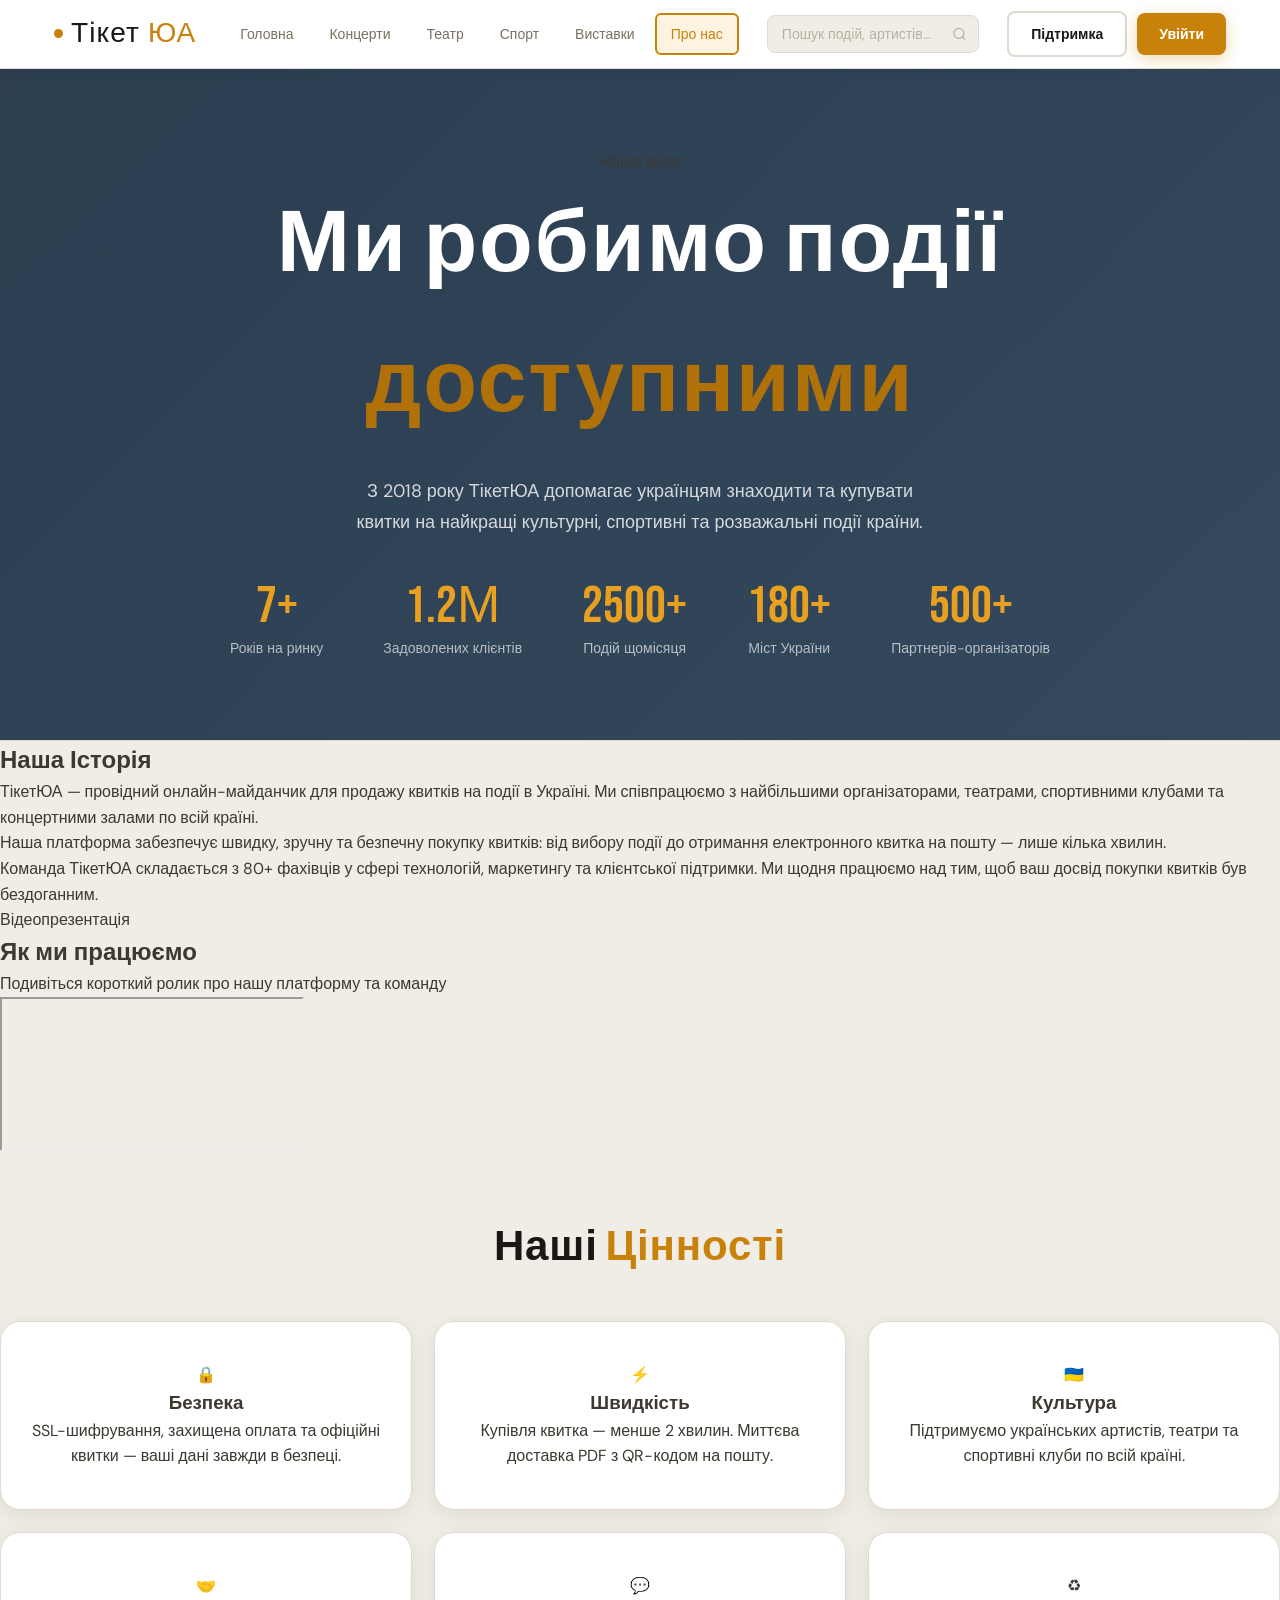
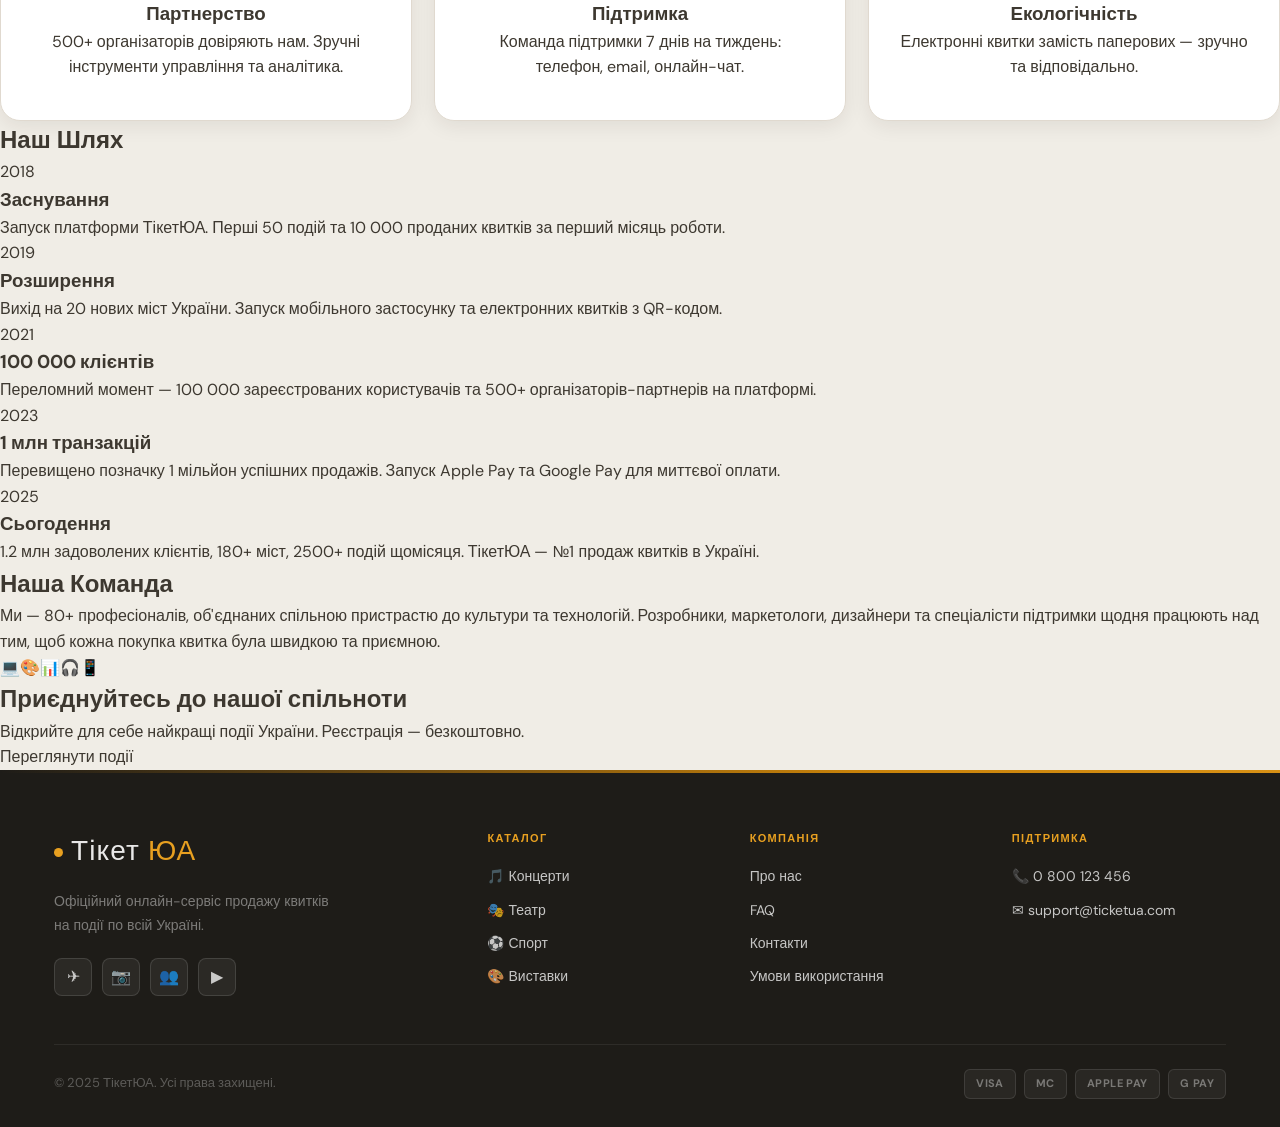
==== commit e851e872: "Refactor about section and update content" ====
--- a/about.html
+++ b/about.html
@@ -39,16 +39,14 @@
   </div>
 </header>
 
-<!-- ===== ABOUT HERO ===== -->
+<!-- ===== HERO ===== -->
 <section class="about-hero">
   <div class="container">
-    <p style="font-size:12px;font-weight:700;letter-spacing:.15em;text-transform:uppercase;color:var(--gold);margin-bottom:14px;">
-      Наша місія
-    </p>
-    <h1 class="about-hero__title">Ми робимо події <span style="color:var(--gold);">доступними</span></h1>
+    <p class="about-hero__eyebrow">Наша місія</p>
+    <h1 class="about-hero__title">Ми робимо події <span>доступними</span></h1>
     <p class="about-hero__sub">
-      З 2018 року ТікетЮА допомагає українцям знаходити та купувати квитки на найкращі
-      культурні, спортивні та розважальні події країни.
+      З 2018 року ТікетЮА допомагає українцям знаходити та купувати квитки на
+      найкращі культурні, спортивні та розважальні події країни.
     </p>
     <div class="stats-row">
       <div class="stat-item">
@@ -69,149 +67,147 @@
       </div>
       <div class="stat-item">
         <div class="stat-num">500+</div>
-        <div class="stat-label">Організаторів-партнерів</div>
+        <div class="stat-label">Партнерів-організаторів</div>
       </div>
     </div>
   </div>
 </section>
 
-<!-- ===== ABOUT CONTENT ===== -->
-<section class="section">
-  <div class="container">
-    <div class="about-content">
-      <div>
-        <h2 class="about-content__title">Хто ми <span style="color:var(--gold);">такі?</span></h2>
-        <p class="about-content__text">
-          ТікетЮА — провідний онлайн-майданчик для продажу квитків на події в Україні.
-          Ми співпрацюємо з найбільшими організаторами, театрами, спортивними клубами та
-          концертними залами по всій країні.
-        </p>
-        <p class="about-content__text">
-          Наша платформа забезпечує швидку, зручну та безпечну покупку квитків:
-          від вибору події до отримання електронного квитка на пошту — лише кілька хвилин.
-        </p>
-        <p class="about-content__text">
-          Команда ТікетЮА складається з 80+ фахівців у сфері технологій, маркетингу
-          та клієнтської підтримки. Ми щодня працюємо над тим, щоб ваш досвід покупки
-          квитків був бездоганним.
-        </p>
-        <div style="margin-top:28px;">
-          <a href="contacts.html" class="btn btn--gold">Зв'язатись з нами</a>
-        </div>
-      </div>
-      <div class="about-img-mock">🎟</div>
-    </div>
-  </div>
-</section>
-
-<div class="divider" style="margin:0;"></div>
-
-<!-- ===== VALUES ===== -->
-<section class="section" style="background:var(--bg2);">
-  <div class="container">
-    <div class="section-header">
-      <div>
-        <h2 class="section-title">Наші <span>цінності</span></h2>
-        <p class="section-sub">Що рухає нами кожного дня</p>
-      </div>
-    </div>
-    <div class="values-grid">
-      <div class="value-card">
-        <div class="value-card__icon">🔒</div>
-        <div class="value-card__title">Безпека та надійність</div>
-        <p class="value-card__desc">
-          SSL-шифрування, захищена оплата та офіційні квитки гарантують,
-          що ваші дані та гроші в безпеці. Жодних підробок і шахрайства.
-        </p>
-      </div>
-      <div class="value-card">
-        <div class="value-card__icon">⚡</div>
-        <div class="value-card__title">Швидкість і зручність</div>
-        <p class="value-card__desc">
-          Купівля квитка займає менше 2 хвилин. Моментальна доставка PDF-квитка
-          з QR-кодом на вашу електронну адресу.
-        </p>
-      </div>
-      <div class="value-card">
-        <div class="value-card__icon">🇺🇦</div>
-        <div class="value-card__title">Підтримка культури</div>
-        <p class="value-card__desc">
-          Ми пишаємося тим, що підтримуємо українських артистів, театри,
-          спортивні клуби та культурні установи по всій країні.
-        </p>
-      </div>
-      <div class="value-card">
-        <div class="value-card__icon">🤝</div>
-        <div class="value-card__title">Партнерство</div>
-        <p class="value-card__desc">
-          500+ організаторів довіряють нам продаж своїх квитків.
-          Ми надаємо зручні інструменти управління продажами та детальну аналітику.
-        </p>
-      </div>
-      <div class="value-card">
-        <div class="value-card__icon">💬</div>
-        <div class="value-card__title">Клієнтська підтримка</div>
-        <p class="value-card__desc">
-          Команда підтримки доступна 7 днів на тиждень з 9:00 до 21:00.
-          Телефон, email та онлайн-чат — ми завжди поряд.
-        </p>
-      </div>
-      <div class="value-card">
-        <div class="value-card__icon">♻</div>
-        <div class="value-card__title">Екологічність</div>
-        <p class="value-card__desc">
-          Електронні квитки замість паперових — це не лише зручно,
-          але й відповідально. Кожен рік ми економимо тисячі тон паперу.
-        </p>
-      </div>
-    </div>
-  </div>
-</section>
-
-<!-- ===== SECOND ABOUT BLOCK ===== -->
-<section class="section">
-  <div class="container">
-    <div class="about-content">
-      <div class="about-img-mock">🏆</div>
-      <div>
-        <h2 class="about-content__title">Для <span style="color:var(--gold);">організаторів</span></h2>
-        <p class="about-content__text">
-          Якщо ви організатор подій — ТікетЮА пропонує зручний особистий кабінет
-          для управління продажами, реєстрації заходів та отримання виплат.
-        </p>
-        <p class="about-content__text">
-          Ми пропонуємо гнучкі комісійні умови, детальну звітність у реальному часі
-          та маркетингову підтримку для просування ваших подій на нашій платформі.
-        </p>
-        <p class="about-content__text">
-          Понад 500 партнерів вже довіряють нам продаж своїх квитків.
-          Підключіться і ви — це просто і безкоштовно.
-        </p>
-        <div style="margin-top:28px; display:flex; gap:12px; flex-wrap:wrap;">
-          <a href="contacts.html" class="btn btn--gold">Стати партнером</a>
-          <a href="faq.html" class="btn btn--ghost">Дізнатись більше</a>
-        </div>
-      </div>
-    </div>
-  </div>
-</section>
-
-<!-- ===== CTA ===== -->
-<section class="section--sm">
-  <div class="container">
-    <div class="promo-banner">
-      <div>
-        <div class="promo-banner__eyebrow">🎉 Приєднуйтесь</div>
-        <h2 class="promo-banner__title">Знайдіть свою наступну подію</h2>
-        <p class="promo-banner__sub">Понад 2500 подій щомісяця чекають на вас. Реєструйтесь і отримайте знижку 15% на перше замовлення.</p>
-      </div>
-      <div class="promo-banner__cta">
-        <a href="index.html#events" class="btn btn--gold btn--lg">Переглянути події</a>
-        <span class="promo-banner__note">Безкоштовна реєстрація</span>
-      </div>
-    </div>
-  </div>
-</section>
+<!-- ===== STORY ===== -->
+<div class="about-content-wrap">
+
+  <div class="story-section">
+    <h2>Наша Історія</h2>
+    <p>
+      ТікетЮА — провідний онлайн-майданчик для продажу квитків на події в Україні.
+      Ми співпрацюємо з найбільшими організаторами, театрами, спортивними клубами та
+      концертними залами по всій країні.
+    </p>
+    <p>
+      Наша платформа забезпечує швидку, зручну та безпечну покупку квитків:
+      від вибору події до отримання електронного квитка на пошту — лише кілька хвилин.
+    </p>
+    <p>
+      Команда ТікетЮА складається з 80+ фахівців у сфері технологій, маркетингу
+      та клієнтської підтримки. Ми щодня працюємо над тим, щоб ваш досвід покупки
+      квитків був бездоганним.
+    </p>
+  </div>
+
+  <!-- ===== VIDEO ===== -->
+  <div class="media-section">
+    <div class="media-section__label">Відеопрезентація</div>
+    <h2 class="media-section__title">Як ми <span>працюємо</span></h2>
+    <p class="media-section__sub">Подивіться короткий ролик про нашу платформу та команду</p>
+    <div class="video-wrapper">
+      <iframe
+        src="https://www.youtube.com/embed/dQw4w9WgXcQ"
+        title="ТікетЮА — як це працює"
+        allow="accelerometer; autoplay; clipboard-write; encrypted-media; gyroscope; picture-in-picture"
+        allowfullscreen
+        loading="lazy">
+      </iframe>
+    </div>
+  </div>
+
+  <!-- ===== VALUES ===== -->
+  <h2 style="text-align:center; font-size:42px; font-family:'Bebas Neue',sans-serif; letter-spacing:.02em; color:#1a1714; margin: 56px 0 40px;">
+    Наші <span style="color:#c8820a;">Цінності</span>
+  </h2>
+  <div class="values-grid">
+    <div class="value-card">
+      <div class="value-icon">🔒</div>
+      <h3>Безпека</h3>
+      <p>SSL-шифрування, захищена оплата та офіційні квитки — ваші дані завжди в безпеці.</p>
+    </div>
+    <div class="value-card">
+      <div class="value-icon">⚡</div>
+      <h3>Швидкість</h3>
+      <p>Купівля квитка — менше 2 хвилин. Миттєва доставка PDF з QR-кодом на пошту.</p>
+    </div>
+    <div class="value-card">
+      <div class="value-icon">🇺🇦</div>
+      <h3>Культура</h3>
+      <p>Підтримуємо українських артистів, театри та спортивні клуби по всій країні.</p>
+    </div>
+    <div class="value-card">
+      <div class="value-icon">🤝</div>
+      <h3>Партнерство</h3>
+      <p>500+ організаторів довіряють нам. Зручні інструменти управління та аналітика.</p>
+    </div>
+    <div class="value-card">
+      <div class="value-icon">💬</div>
+      <h3>Підтримка</h3>
+      <p>Команда підтримки 7 днів на тиждень: телефон, email, онлайн-чат.</p>
+    </div>
+    <div class="value-card">
+      <div class="value-icon">♻</div>
+      <h3>Екологічність</h3>
+      <p>Електронні квитки замість паперових — зручно та відповідально.</p>
+    </div>
+  </div>
+
+  <!-- ===== TIMELINE ===== -->
+  <div class="timeline">
+    <h2>Наш Шлях</h2>
+    <div class="timeline-item">
+      <div class="timeline-year">2018</div>
+      <div class="timeline-content">
+        <h3>Заснування</h3>
+        <p>Запуск платформи ТікетЮА. Перші 50 подій та 10 000 проданих квитків за перший місяць роботи.</p>
+      </div>
+    </div>
+    <div class="timeline-item">
+      <div class="timeline-year">2019</div>
+      <div class="timeline-content">
+        <h3>Розширення</h3>
+        <p>Вихід на 20 нових міст України. Запуск мобільного застосунку та електронних квитків з QR-кодом.</p>
+      </div>
+    </div>
+    <div class="timeline-item">
+      <div class="timeline-year">2021</div>
+      <div class="timeline-content">
+        <h3>100 000 клієнтів</h3>
+        <p>Переломний момент — 100 000 зареєстрованих користувачів та 500+ організаторів-партнерів на платформі.</p>
+      </div>
+    </div>
+    <div class="timeline-item">
+      <div class="timeline-year">2023</div>
+      <div class="timeline-content">
+        <h3>1 млн транзакцій</h3>
+        <p>Перевищено позначку 1 мільйон успішних продажів. Запуск Apple Pay та Google Pay для миттєвої оплати.</p>
+      </div>
+    </div>
+    <div class="timeline-item">
+      <div class="timeline-year">2025</div>
+      <div class="timeline-content">
+        <h3>Сьогодення</h3>
+        <p>1.2 млн задоволених клієнтів, 180+ міст, 2500+ подій щомісяця. ТікетЮА — №1 продаж квитків в Україні.</p>
+      </div>
+    </div>
+  </div>
+
+  <!-- ===== TEAM ===== -->
+  <div class="team-section">
+    <h2>Наша Команда</h2>
+    <p>
+      Ми — 80+ професіоналів, об'єднаних спільною пристрастю до культури та технологій.
+      Розробники, маркетологи, дизайнери та спеціалісти підтримки щодня працюють над тим,
+      щоб кожна покупка квитка була швидкою та приємною.
+    </p>
+    <div class="team-icons">
+      <span>💻</span><span>🎨</span><span>📊</span><span>🎧</span><span>📱</span>
+    </div>
+  </div>
+
+  <!-- ===== CTA ===== -->
+  <div class="cta-section">
+    <h2>Приєднуйтесь до нашої спільноти</h2>
+    <p>Відкрийте для себе найкращі події України. Реєстрація — безкоштовно.</p>
+    <a href="index.html#events" class="cta-button">Переглянути події</a>
+  </div>
+
+</div><!-- /about-content-wrap -->
 
 <!-- ===== FOOTER ===== -->
 <footer class="footer">
--- a/style.css
+++ b/style.css
@@ -1,96 +1,181 @@
 /* ============================================
-   КВИТКИ.UA — GLOBAL STYLESHEET
+   ТІКЕТЮА — STYLESHEET v4
+   Чисті кольори + анімації за зразком
    ============================================ */
 
 @import url('https://fonts.googleapis.com/css2?family=Bebas+Neue&family=DM+Sans:ital,opsz,wght@0,9..40,300;0,9..40,400;0,9..40,500;0,9..40,700;1,9..40,300&family=Playfair+Display:wght@400;700&display=swap');
 
-/* ---- CSS VARIABLES ---- */
+/* ============================================
+   ЗМІННІ
+   ============================================ */
 :root {
-  --bg:        #0c0c0f;
-  --bg2:       #131318;
-  --bg3:       #1a1a22;
-  --card:      #17171f;
-  --border:    #2a2a38;
-  --gold:      #e8a020;
-  --gold-dim:  #b07a10;
-  --gold-glow: rgba(232,160,32,.15);
-  --red:       #d63b3b;
-  --text:      #eeedf0;
-  --muted:     #8887a0;
-  --faint:     #3a3a50;
-  --font-head: 'Bebas Neue', sans-serif;
-  --font-body: 'DM Sans', sans-serif;
-  --font-serif:'Playfair Display', serif;
-  --radius:    10px;
-  --radius-lg: 18px;
-  --shadow:    0 8px 40px rgba(0,0,0,.6);
-  --transition:0.25s ease;
-}
-
-/* ---- RESET ---- */
+  --bg:          #f0ede6;
+  --bg-white:    #ffffff;
+  --card-bg:     #ffffff;
+  --border:      #e0d9cf;
+
+  --gold:        #c8820a;
+  --gold-hover:  #b07208;
+  --gold-pale:   #fdf3e0;
+  --gold-glow:   rgba(200,130,10,.15);
+
+  --red:         #c0392b;
+  --red-pale:    #fdf0ee;
+  --green:       #1e8a4a;
+  --green-pale:  #eef8f2;
+
+  /* !! Всі текстові кольори — окремо від фонів !! */
+  --text-dark:   #1a1714;       /* заголовки, жирний текст */
+  --text-body:   #3d3830;       /* основний текст */
+  --text-muted:  #7a7060;       /* другорядний текст */
+  --text-faint:  #b8b0a0;       /* placeholder, дуже слабкий */
+
+  /* footer — окремі змінні, щоб не конфліктувати */
+  --footer-bg:   #1e1c18;
+  --footer-text: rgba(255,255,255,.75);
+  --footer-muted:rgba(255,255,255,.42);
+  --footer-gold: #e8a020;
+
+  --shadow-sm:   0 2px 10px rgba(40,25,5,.08);
+  --shadow:      0 8px 32px rgba(40,25,5,.12);
+  --shadow-lg:   0 20px 56px rgba(40,25,5,.18);
+  --shadow-card: 0 10px 30px rgba(40,25,5,.14);
+
+  --font-head:   'Bebas Neue', sans-serif;
+  --font-body:   'DM Sans', sans-serif;
+  --radius:      10px;
+  --radius-lg:   18px;
+  --radius-card: 20px;
+
+  /* timing */
+  --t:           0.3s;
+  --t-slow:      0.5s;
+  --ease:        cubic-bezier(.16,1,.3,1);
+  --spring:      cubic-bezier(.175,.885,.32,1.275);   /* зразок */
+  --ease-io:     cubic-bezier(.4,0,.2,1);
+}
+
+/* ============================================
+   RESET
+   ============================================ */
 *, *::before, *::after { box-sizing: border-box; margin: 0; padding: 0; }
 html { scroll-behavior: smooth; }
+
 body {
   font-family: var(--font-body);
   background: var(--bg);
-  color: var(--text);
+  color: var(--text-body);      /* єдиний базовий колір тексту */
   line-height: 1.6;
   min-height: 100vh;
+  overflow-x: hidden;
   -webkit-font-smoothing: antialiased;
 }
-img { display: block; max-width: 100%; }
-a { color: inherit; text-decoration: none; }
-ul { list-style: none; }
-button, input, select, textarea {
-  font-family: inherit;
-  border: none;
-  outline: none;
-  background: none;
-}
-
-/* ---- SCROLLBAR ---- */
-::-webkit-scrollbar { width: 6px; }
-::-webkit-scrollbar-track { background: var(--bg2); }
-::-webkit-scrollbar-thumb { background: var(--gold-dim); border-radius: 3px; }
-
-/* ============================================
-   LAYOUT HELPERS
+
+/* явне скидання кольору на кожному контексті */
+img   { display: block; max-width: 100%; }
+a     { color: inherit; text-decoration: none; }
+ul    { list-style: none; }
+button, input, select, textarea { font-family: inherit; border: none; outline: none; background: none; }
+
+/* ============================================
+   SCROLLBAR
+   ============================================ */
+::-webkit-scrollbar { width: 5px; }
+::-webkit-scrollbar-track { background: var(--bg); }
+::-webkit-scrollbar-thumb { background: var(--gold); border-radius: 3px; }
+
+/* ============================================
+   KEYFRAMES  (за зразком)
+   ============================================ */
+@keyframes fadeInDown {
+  from { opacity: 0; transform: translateY(-46px); }
+  to   { opacity: 1; transform: translateY(0); }
+}
+@keyframes fadeInUp {
+  from { opacity: 0; transform: translateY(46px); }
+  to   { opacity: 1; transform: translateY(0); }
+}
+@keyframes fadeIn {
+  from { opacity: 0; }
+  to   { opacity: 1; }
+}
+@keyframes scaleIn {
+  from { opacity: 0; transform: scale(.92); }
+  to   { opacity: 1; transform: scale(1); }
+}
+
+/* ambient */
+@keyframes logoPulse {
+  0%,100% { box-shadow: 0 0 0 0 rgba(200,130,10,.6); }
+  60%     { box-shadow: 0 0 0 8px rgba(200,130,10,0); }
+}
+@keyframes heroRingDrift {
+  0%,100% { transform: scale(1) rotate(0deg);    opacity: .4; }
+  50%     { transform: scale(1.14) rotate(10deg); opacity: .18; }
+}
+@keyframes cardIconFloat {
+  0%,100% { transform: translateY(0) rotate(-4deg); }
+  50%     { transform: translateY(-10px) rotate(5deg); }
+}
+@keyframes dashedScroll {
+  to { background-position: 52px 0; }
+}
+@keyframes spinSlow {
+  to { transform: rotate(360deg); }
+}
+@keyframes gradientPan {
+  0%,100% { background-position: 0% 50%; }
+  50%     { background-position: 100% 50%; }
+}
+@keyframes ticketSway {
+  0%,100% { transform: translateY(-50%) rotate(-18deg); }
+  50%     { transform: translateY(-55%) rotate(-7deg); }
+}
+@keyframes heartbeat {
+  0%,100% { transform: scale(1); }
+  30%     { transform: scale(1.38); }
+  55%     { transform: scale(1.16); }
+  75%     { transform: scale(1.30); }
+}
+
+/* ============================================
+   LAYOUT
    ============================================ */
 .container {
-  width: min(1220px, 100%);
+  width: min(1220px,100%);
   margin-inline: auto;
   padding-inline: 24px;
 }
-.section { padding: 72px 0; }
-.section--sm { padding: 48px 0; }
-
+.section     { padding: 80px 0; }
+.section--sm { padding: 52px 0; }
+
+/* ============================================
+   CHIPS / BADGES
+   ============================================ */
 .tag {
   display: inline-block;
-  font-size: 11px;
-  font-weight: 700;
-  letter-spacing: .12em;
-  text-transform: uppercase;
-  padding: 4px 12px;
-  border-radius: 20px;
-  background: var(--gold-glow);
-  color: var(--gold);
-  border: 1px solid rgba(232,160,32,.3);
-}
+  font-size: 11px; font-weight: 700; letter-spacing: .1em; text-transform: uppercase;
+  padding: 4px 12px; border-radius: 20px;
+  background: var(--gold-pale);
+  color: var(--gold);              /* явно — не успадковано */
+  border: 1px solid rgba(200,130,10,.28);
+  transition: background var(--t) var(--ease), transform var(--t) var(--spring), box-shadow var(--t);
+}
+.tag:hover { background: #f5dfa8; transform: scale(1.07) translateY(-1px); box-shadow: 0 4px 12px rgba(200,130,10,.18); }
+
 .tag--red {
-  background: rgba(214,59,59,.12);
+  background: var(--red-pale);
   color: var(--red);
-  border-color: rgba(214,59,59,.3);
-}
+  border-color: rgba(192,57,43,.22);
+}
+.tag--red:hover { background: #f8d8d4; }
 
 .badge {
-  display: inline-flex;
-  align-items: center;
-  gap: 5px;
-  font-size: 12px;
-  font-weight: 500;
-  color: var(--muted);
-}
-.badge svg { width:14px; height:14px; flex-shrink:0; }
+  display: inline-flex; align-items: center; gap: 5px;
+  font-size: 13px; font-weight: 500;
+  color: var(--text-muted);     /* явно */
+}
+.badge svg { width: 13px; height: 13px; flex-shrink: 0; }
 
 .divider {
   height: 1px;
@@ -99,1231 +184,1064 @@
 }
 
 /* ============================================
-   HEADER / NAV
+   HEADER
    ============================================ */
 .header {
-  position: sticky;
-  top: 0;
-  z-index: 100;
-  background: rgba(12,12,15,.92);
-  backdrop-filter: blur(18px);
+  position: sticky; top: 0; z-index: 1000;
+  background: rgba(255,255,255,.97);
+  backdrop-filter: blur(16px);
   border-bottom: 1px solid var(--border);
-}
+  box-shadow: 0 2px 10px rgba(40,25,5,.08);
+  transition: box-shadow var(--t) var(--ease);
+  animation: fadeIn .45s var(--ease) both;
+}
+.header:hover { box-shadow: 0 4px 20px rgba(40,25,5,.14); }
+
 .header__inner {
-  display: flex;
-  align-items: center;
-  height: 68px;
-  gap: 32px;
-}
+  display: flex; align-items: center; height: 68px; gap: 28px;
+}
+
+/* LOGO */
 .logo {
-  font-family: var(--font-head);
-  font-size: 28px;
+  font-family: var(--font-head); font-size: 28px;
   letter-spacing: .04em;
-  color: var(--text);
-  display: flex;
-  align-items: center;
-  gap: 8px;
+  color: var(--text-dark);        /* явно, не успадковано */
+  display: flex; align-items: center; gap: 8px;
   white-space: nowrap;
-}
-.logo span {
+  transition: transform var(--t) var(--spring), opacity var(--t);
+}
+.logo:hover { transform: scale(1.04); opacity: .85; }
+.logo span  { color: var(--gold); }
+.logo__dot  {
+  width: 9px; height: 9px; border-radius: 50%;
+  background: var(--gold);
+  animation: logoPulse 2.6s var(--ease-io) infinite;
+  transition: transform var(--t) var(--spring);
+}
+.logo:hover .logo__dot { transform: scale(1.5); }
+
+/* NAV */
+.nav { display: flex; align-items: center; gap: 4px; flex: 1; }
+.nav__link {
+  padding: 8px 14px; font-size: 14px; font-weight: 500;
+  color: var(--text-muted);
+  border: 2px solid transparent;
+  border-radius: 6px;
+  white-space: nowrap;
+  transition: color var(--t) var(--ease), background var(--t), border-color var(--t), transform var(--t) var(--spring);
+}
+.nav__link:hover {
+  color: var(--text-dark);
+  background: var(--bg);
+  border-color: rgba(40,25,5,.25);
+  transform: translateY(-2px);
+}
+.nav__link.active {
   color: var(--gold);
-}
-.logo__dot {
-  width: 8px; height: 8px;
-  border-radius: 50%;
-  background: var(--gold);
-  box-shadow: 0 0 12px var(--gold);
-  animation: pulse 2.4s ease-in-out infinite;
-}
-@keyframes pulse {
-  0%,100%{ opacity:1; transform:scale(1); }
-  50%{ opacity:.5; transform:scale(.7); }
-}
-
-.nav {
-  display: flex;
-  align-items: center;
-  gap: 4px;
-  flex: 1;
-}
-.nav__link {
-  padding: 7px 14px;
-  font-size: 14px;
-  font-weight: 500;
-  color: var(--muted);
-  border-radius: 8px;
-  transition: color var(--transition), background var(--transition);
-  white-space: nowrap;
-}
-.nav__link:hover,
-.nav__link.active {
-  color: var(--text);
-  background: var(--bg3);
-}
-.nav__link.active { color: var(--gold); }
-
-.header__search {
-  flex: 1;
-  max-width: 320px;
-  position: relative;
-}
+  border-color: var(--gold);
+  background: var(--gold-pale);
+}
+
+/* SEARCH */
+.header__search { flex: 1; max-width: 300px; position: relative; }
 .header__search input {
   width: 100%;
-  background: var(--bg3);
-  border: 1px solid var(--border);
+  background: var(--bg);
+  border: 1.5px solid var(--border);
   border-radius: 8px;
   padding: 9px 40px 9px 14px;
   font-size: 14px;
-  color: var(--text);
-  transition: border-color var(--transition);
-}
-.header__search input::placeholder { color: var(--muted); }
-.header__search input:focus { border-color: var(--gold-dim); }
+  color: var(--text-dark);      /* явно */
+  transition: border-color var(--t), box-shadow var(--t-slow), background var(--t);
+}
+.header__search input::placeholder { color: var(--text-faint); }
+.header__search input:focus {
+  border-color: var(--gold);
+  box-shadow: 0 0 0 4px var(--gold-glow);
+  background: var(--bg-white);
+}
 .header__search svg {
-  position: absolute;
-  right: 12px; top: 50%;
-  transform: translateY(-50%);
-  width: 16px; height: 16px;
-  color: var(--muted);
+  position: absolute; right: 12px; top: 50%; transform: translateY(-50%);
+  width: 15px; height: 15px;
+  color: var(--text-faint);
   pointer-events: none;
-}
-
-.header__actions {
-  display: flex;
-  align-items: center;
-  gap: 10px;
-  flex-shrink: 0;
-}
+  transition: color var(--t), transform var(--t) var(--spring);
+}
+.header__search input:focus ~ svg { color: var(--gold); transform: translateY(-50%) scale(1.2); }
+
+.header__actions { display: flex; align-items: center; gap: 10px; flex-shrink: 0; }
+
+/* ============================================
+   КНОПКИ
+   ============================================ */
 .btn {
-  display: inline-flex;
-  align-items: center;
-  justify-content: center;
-  gap: 8px;
-  padding: 9px 22px;
-  border-radius: 8px;
-  font-size: 14px;
-  font-weight: 600;
-  cursor: pointer;
-  transition: all var(--transition);
-  white-space: nowrap;
-}
+  display: inline-flex; align-items: center; justify-content: center;
+  gap: 8px; padding: 10px 22px;
+  border-radius: 8px; font-size: 14px; font-weight: bold;
+  cursor: pointer; white-space: nowrap;
+  position: relative; overflow: hidden;
+  transition: transform var(--t) var(--spring), box-shadow var(--t), background var(--t), color var(--t), border-color var(--t);
+}
+/* всі дочірні елементи (текст, іконки) — над shimmer шаром */
+.btn > * { position: relative; z-index: 1; }
+
+/* shimmer — рухається крізь кнопку при hover */
+.btn::before {
+  content: '';
+  position: absolute; top: 0; bottom: 0;
+  left: -80%; width: 60%;
+  background: linear-gradient(90deg, transparent, rgba(255,255,255,.22), transparent);
+  transform: skewX(-12deg);
+  transition: left .5s var(--ease);
+  z-index: 0;
+}
+.btn:hover::before { left: 120%; }
+.btn:active { transform: translateY(1px) scale(.97) !important; }
+
 .btn--ghost {
-  color: var(--muted);
-  border: 1px solid var(--border);
-}
-.btn--ghost:hover { color: var(--text); border-color: var(--faint); background: var(--bg3); }
+  color: var(--text-dark);        /* явно */
+  border: 2px solid var(--border);
+  background: var(--bg-white);
+}
+.btn--ghost:hover {
+  color: var(--gold);
+  border-color: var(--gold);
+  background: var(--gold-pale);
+  transform: translateY(-2px);
+  box-shadow: 0 6px 18px rgba(200,130,10,.14);
+}
+
 .btn--gold {
   background: var(--gold);
-  color: #0c0c0f;
-  box-shadow: 0 4px 20px rgba(232,160,32,.3);
+  color: #ffffff;                  /* явно білий */
+  box-shadow: 0 4px 16px rgba(200,130,10,.32);
 }
 .btn--gold:hover {
-  background: #f0b030;
-  box-shadow: 0 6px 28px rgba(232,160,32,.5);
-  transform: translateY(-1px);
-}
-.btn--lg { padding: 14px 34px; font-size: 16px; border-radius: 10px; }
-.btn--full { width: 100%; justify-content: center; }
+  background: var(--gold-hover);
+  transform: translateY(-3px);
+  box-shadow: 0 8px 28px rgba(200,130,10,.46);
+}
+
 .btn--red {
   background: var(--red);
-  color: #fff;
-  box-shadow: 0 4px 20px rgba(214,59,59,.3);
-}
-.btn--red:hover { background: #e04444; transform:translateY(-1px); }
-
-/* ============================================
-   HERO SECTION
+  color: #ffffff;
+  box-shadow: 0 4px 14px rgba(192,57,43,.28);
+}
+.btn--red:hover {
+  background: #a93226;
+  transform: translateY(-3px);
+  box-shadow: 0 8px 24px rgba(192,57,43,.35);
+}
+
+.btn--lg   { padding: 14px 34px; font-size: 15px; border-radius: 9px; }
+.btn--full { width: 100%; justify-content: center; }
+
+/* ============================================
+   HERO
    ============================================ */
 .hero {
-  position: relative;
-  min-height: 540px;
-  display: flex;
-  align-items: center;
+  position: relative; min-height: 560px;
+  display: flex; align-items: center;
+  background: var(--bg-white);
   overflow: hidden;
-  background: var(--bg2);
 }
 .hero::before {
-  content: '';
-  position: absolute;
-  inset: 0;
+  content: ''; position: absolute; inset: 0; pointer-events: none;
   background:
-    radial-gradient(ellipse 80% 60% at 70% 50%, rgba(232,160,32,.08) 0%, transparent 60%),
-    radial-gradient(ellipse 40% 80% at 20% 80%, rgba(214,59,59,.06) 0%, transparent 50%);
-}
+    radial-gradient(ellipse 70% 60% at 68% 45%, rgba(200,130,10,.07) 0%, transparent 55%),
+    radial-gradient(ellipse 40% 55% at 10% 85%, rgba(192,57,43,.04) 0%, transparent 50%);
+}
+.hero::after {
+  content: ''; position: absolute; top: -80px; right: -60px;
+  width: 440px; height: 440px;
+  border: 2px solid rgba(200,130,10,.07); border-radius: 50%;
+  animation: heroRingDrift 12s var(--ease-io) infinite;
+  pointer-events: none;
+}
+
 .hero__grid {
-  display: grid;
-  grid-template-columns: 1fr 420px;
-  gap: 60px;
-  align-items: center;
-  position: relative;
-  z-index: 1;
-}
+  display: grid; grid-template-columns: 1fr 400px;
+  gap: 64px; align-items: center;
+  position: relative; z-index: 1;
+}
+
 .hero__eyebrow {
-  display: flex;
-  align-items: center;
-  gap: 12px;
-  margin-bottom: 20px;
-}
-.hero__eyebrow-line {
-  width: 36px; height: 2px;
-  background: var(--gold);
-  border-radius: 2px;
-}
+  display: flex; align-items: center; gap: 10px; margin-bottom: 20px;
+  animation: fadeInDown .7s var(--ease) .1s both;
+}
+.hero__eyebrow-line { width: 32px; height: 2px; background: var(--gold); border-radius: 2px; }
 .hero__eyebrow span {
-  font-size: 12px;
-  font-weight: 700;
-  letter-spacing: .15em;
-  text-transform: uppercase;
+  font-size: 11px; font-weight: 700; letter-spacing: .15em; text-transform: uppercase;
   color: var(--gold);
 }
+
 .hero__title {
   font-family: var(--font-head);
   font-size: clamp(52px, 7vw, 88px);
-  line-height: .96;
-  letter-spacing: .02em;
-  color: var(--text);
+  line-height: .95; letter-spacing: .02em;
+  color: var(--text-dark);        /* явно */
   margin-bottom: 20px;
-}
-.hero__title em {
-  font-style: normal;
-  color: var(--gold);
-  -webkit-text-stroke: 0;
-}
+  animation: fadeInDown .8s var(--ease) .22s both;
+}
+.hero__title em { font-style: normal; color: var(--gold); }
+
 .hero__sub {
   font-size: 17px;
-  color: var(--muted);
-  max-width: 420px;
-  margin-bottom: 36px;
-  line-height: 1.65;
+  color: var(--text-muted);       /* явно */
+  max-width: 420px; margin-bottom: 36px; line-height: 1.7;
+  animation: fadeInUp .75s var(--ease) .38s both;
 }
 .hero__cta {
-  display: flex;
-  align-items: center;
-  gap: 14px;
-  flex-wrap: wrap;
-  margin-bottom: 48px;
+  display: flex; align-items: center; gap: 12px; flex-wrap: wrap;
+  margin-bottom: 52px;
+  animation: fadeInUp .7s var(--ease) .5s both;
 }
 .hero__stats {
-  display: flex;
-  gap: 40px;
+  display: flex; gap: 40px;
+  animation: fadeInUp .65s var(--ease) .62s both;
 }
 .hero__stat-num {
-  font-family: var(--font-head);
-  font-size: 36px;
-  color: var(--text);
+  font-family: var(--font-head); font-size: 36px;
+  color: var(--text-dark);        /* явно */
   line-height: 1;
-}
-.hero__stat-label {
-  font-size: 13px;
-  color: var(--muted);
-  margin-top: 4px;
-}
-
-/* featured card in hero */
+  transition: color var(--t) var(--ease), transform var(--t) var(--spring);
+}
+.hero__stats > div:hover .hero__stat-num { color: var(--gold); transform: scale(1.08) translateY(-2px); }
+.hero__stat-label { font-size: 13px; color: var(--text-muted); margin-top: 3px; }
+
+/* HERO CARD */
 .hero__card {
-  background: var(--card);
-  border: 1px solid var(--border);
-  border-radius: var(--radius-lg);
-  overflow: hidden;
-  box-shadow: var(--shadow);
-  animation: floatCard 5s ease-in-out infinite;
-}
-@keyframes floatCard {
-  0%,100%{ transform: translateY(0); }
-  50%{ transform: translateY(-10px); }
-}
+  background: var(--card-bg);
+  border: 1.5px solid var(--border);
+  border-radius: var(--radius-card);
+  overflow: hidden; box-shadow: var(--shadow-card);
+  animation: scaleIn .9s var(--spring) .35s both;
+  transition: box-shadow var(--t-slow) var(--ease), transform var(--t-slow) var(--spring), border-color var(--t);
+  will-change: transform;
+}
+.hero__card:hover { box-shadow: var(--shadow-lg); border-color: var(--gold); transform: translateY(-12px) scale(1.02) rotate(.4deg); }
+
 .hero__card-img {
-  width: 100%;
-  height: 220px;
-  object-fit: cover;
-  background: linear-gradient(135deg, #1e1e2e 0%, #2a1a2e 50%, #1a2030 100%);
-  display: flex;
-  align-items: center;
-  justify-content: center;
-  font-family: var(--font-head);
-  font-size: 64px;
-  letter-spacing: .05em;
-  color: rgba(255,255,255,.08);
-}
-.hero__card-body { padding: 20px; }
-.hero__card-tag { margin-bottom: 10px; }
+  width: 100%; height: 220px;
+  background: linear-gradient(135deg, #fff8ec, #fde8bc);
+  display: flex; align-items: center; justify-content: center;
+  position: relative; overflow: hidden;
+}
+.hero__card-img::after {
+  content: '🎸'; font-size: 96px; opacity: .55;
+  animation: cardIconFloat 4.5s var(--ease-io) infinite;
+}
+/* shine sweep (зразок) */
+.hero__card-img::before {
+  content: '';
+  position: absolute; top: -50%; left: -50%;
+  width: 200%; height: 200%;
+  background: linear-gradient(45deg, transparent, rgba(255,255,255,.45), transparent);
+  transform: rotate(45deg) translateX(-100%);
+  transition: transform .65s var(--ease);
+}
+.hero__card:hover .hero__card-img::before { transform: rotate(45deg) translateX(100%); }
+
+.hero__card-body  { padding: 20px; }
+.hero__card-tag   { margin-bottom: 10px; }
 .hero__card-title {
-  font-family: var(--font-head);
-  font-size: 24px;
-  letter-spacing: .02em;
-  margin-bottom: 12px;
-}
-.hero__card-meta {
-  display: flex;
-  flex-direction: column;
-  gap: 6px;
-  margin-bottom: 16px;
-}
+  font-family: var(--font-head); font-size: 24px; letter-spacing: .02em; margin-bottom: 12px;
+  color: var(--text-dark);
+}
+.hero__card-meta  { display: flex; flex-direction: column; gap: 6px; margin-bottom: 16px; }
 .hero__card-price {
-  display: flex;
-  align-items: center;
-  justify-content: space-between;
-  padding-top: 16px;
-  border-top: 1px solid var(--border);
-}
-.price-from { font-size: 12px; color: var(--muted); margin-bottom: 2px; }
-.price-val {
-  font-family: var(--font-head);
-  font-size: 28px;
-  color: var(--gold);
-}
+  display: flex; align-items: center; justify-content: space-between;
+  padding-top: 16px; border-top: 1px solid var(--border);
+}
+.price-from { font-size: 11px; color: var(--text-muted); margin-bottom: 2px; }
+.price-val  { font-family: var(--font-head); font-size: 28px; color: var(--gold); }
 
 /* ============================================
    SEARCH BAR
    ============================================ */
 .search-bar {
-  background: var(--bg2);
-  border-top: 1px solid var(--border);
-  padding: 20px 0;
+  background: var(--bg-white);
+  border-top: 1px solid var(--border); border-bottom: 1px solid var(--border);
+  padding: 18px 0;
 }
 .search-bar__inner {
-  display: flex;
-  align-items: center;
-  gap: 12px;
-  background: var(--card);
-  border: 1px solid var(--border);
-  border-radius: 12px;
-  padding: 8px 16px 8px 8px;
+  display: flex; align-items: center; gap: 8px;
+  background: var(--bg); border: 1.5px solid var(--border);
+  border-radius: 12px; padding: 6px 8px 6px 6px;
+  transition: border-color var(--t), box-shadow var(--t-slow), background var(--t);
+}
+.search-bar__inner:focus-within {
+  border-color: var(--gold); box-shadow: 0 0 0 4px var(--gold-glow); background: var(--bg-white);
 }
 .search-bar__field {
-  display: flex;
-  align-items: center;
-  gap: 10px;
-  flex: 1;
-  padding: 8px 12px;
-  border-right: 1px solid var(--border);
+  display: flex; align-items: center; gap: 9px;
+  flex: 1; padding: 8px 12px; border-right: 1px solid var(--border);
 }
 .search-bar__field:last-of-type { border-right: none; }
-.search-bar__field svg { width: 16px; height: 16px; color: var(--gold); flex-shrink: 0; }
+.search-bar__field svg { width: 15px; height: 15px; color: var(--gold); flex-shrink: 0; transition: transform var(--t) var(--spring); }
+.search-bar__field:focus-within svg { transform: scale(1.22) rotate(-8deg); }
 .search-bar__field input,
 .search-bar__field select {
-  background: none;
-  color: var(--text);
-  font-size: 14px;
-  width: 100%;
-  cursor: pointer;
-}
-.search-bar__field input::placeholder { color: var(--muted); }
-.search-bar__field select option { background: var(--bg3); color: var(--text); }
+  background: none; color: var(--text-dark); font-size: 14px; width: 100%; cursor: pointer;
+}
+.search-bar__field input::placeholder { color: var(--text-faint); }
+.search-bar__field select option { background: var(--bg-white); color: var(--text-dark); }
 
 /* ============================================
    SECTION HEADERS
    ============================================ */
 .section-header {
-  display: flex;
-  align-items: flex-end;
-  justify-content: space-between;
-  margin-bottom: 40px;
-  gap: 20px;
+  display: flex; align-items: flex-end; justify-content: space-between;
+  margin-bottom: 40px; gap: 20px;
 }
 .section-title {
   font-family: var(--font-head);
-  font-size: clamp(32px, 4vw, 48px);
-  letter-spacing: .02em;
-  line-height: 1;
-  color: var(--text);
+  font-size: clamp(30px, 4vw, 46px); letter-spacing: .02em; line-height: 1;
+  color: var(--text-dark);
 }
 .section-title span { color: var(--gold); }
-.section-sub {
-  font-size: 15px;
-  color: var(--muted);
-  margin-top: 8px;
-}
+.section-sub { font-size: 15px; color: var(--text-muted); margin-top: 8px; }
+
 .link-all {
-  font-size: 14px;
-  font-weight: 600;
-  color: var(--gold);
-  display: flex;
-  align-items: center;
-  gap: 5px;
-  white-space: nowrap;
-  transition: gap var(--transition);
-}
-.link-all:hover { gap: 10px; }
+  font-size: 14px; font-weight: 700; color: var(--gold);
+  display: flex; align-items: center; gap: 5px; white-space: nowrap;
+  position: relative; padding-bottom: 2px;
+  transition: gap var(--t) var(--spring);
+}
+.link-all::after {
+  content: ''; position: absolute; bottom: 0; left: 0; right: 0;
+  height: 1.5px; background: var(--gold);
+  transform: scaleX(0); transform-origin: right;
+  transition: transform .38s var(--ease);
+}
+.link-all:hover { gap: 12px; }
+.link-all:hover::after { transform: scaleX(1); transform-origin: left; }
 
 /* ============================================
    CATEGORY PILLS
    ============================================ */
-.categories {
-  display: flex;
-  flex-wrap: wrap;
-  gap: 10px;
-  margin-bottom: 40px;
-}
+.categories { display: flex; flex-wrap: wrap; gap: 10px; margin-bottom: 40px; }
 .cat-pill {
-  display: flex;
-  align-items: center;
-  gap: 8px;
-  padding: 8px 18px;
-  border-radius: 40px;
-  border: 1px solid var(--border);
-  font-size: 14px;
-  font-weight: 500;
-  color: var(--muted);
-  background: var(--card);
-  cursor: pointer;
-  transition: all var(--transition);
-}
-.cat-pill span { font-size: 18px; }
-.cat-pill:hover,
-.cat-pill.active {
-  color: var(--text);
-  border-color: var(--gold-dim);
-  background: var(--bg3);
-  box-shadow: 0 0 0 1px var(--gold-dim);
-}
-.cat-pill.active { color: var(--gold); }
-
-/* ============================================
-   EVENT CARDS
+  display: flex; align-items: center; gap: 7px; padding: 8px 18px;
+  border-radius: 40px; border: 1.5px solid var(--border);
+  font-size: 14px; font-weight: 500;
+  color: var(--text-muted);         /* явно */
+  background: var(--bg-white);
+  cursor: pointer; user-select: none;
+  transition: color var(--t), border-color var(--t), background var(--t), transform var(--t) var(--spring), box-shadow var(--t);
+}
+.cat-pill span { font-size: 16px; display: inline-block; transition: transform .4s var(--spring); }
+.cat-pill:hover span   { transform: scale(1.35) rotate(-8deg); }
+.cat-pill:hover {
+  color: var(--text-dark); border-color: var(--gold);
+  background: var(--gold-pale); transform: translateY(-3px);
+  box-shadow: 0 6px 18px rgba(200,130,10,.14);
+}
+.cat-pill:active { transform: translateY(0) scale(.97); }
+.cat-pill.active { color: var(--gold); border-color: var(--gold); background: var(--gold-pale); box-shadow: inset 0 0 0 1px var(--gold); }
+
+/* ============================================
+   EVENT CARDS   (зразок: translateY(-20px) scale(1.05) cubic-bezier spring)
    ============================================ */
 .events-grid {
   display: grid;
   grid-template-columns: repeat(auto-fill, minmax(280px, 1fr));
   gap: 24px;
 }
+
 .event-card {
-  background: var(--card);
-  border: 1px solid var(--border);
-  border-radius: var(--radius-lg);
+  background: var(--card-bg);           /* явно білий фон */
+  border: 1.5px solid var(--border);
+  border-radius: var(--radius-card);
   overflow: hidden;
-  transition: transform var(--transition), box-shadow var(--transition), border-color var(--transition);
-  display: flex;
-  flex-direction: column;
+  display: flex; flex-direction: column;
   position: relative;
-}
+  box-shadow: 0 10px 30px rgba(40,25,5,.12);
+  animation: fadeInUp .55s var(--ease) both;
+  transition: transform .5s var(--spring), box-shadow .5s var(--ease), border-color .3s;
+  will-change: transform;
+}
+.events-grid .event-card:nth-child(1){ animation-delay:.04s; }
+.events-grid .event-card:nth-child(2){ animation-delay:.11s; }
+.events-grid .event-card:nth-child(3){ animation-delay:.18s; }
+.events-grid .event-card:nth-child(4){ animation-delay:.25s; }
+.events-grid .event-card:nth-child(5){ animation-delay:.32s; }
+.events-grid .event-card:nth-child(6){ animation-delay:.39s; }
+
 .event-card:hover {
-  transform: translateY(-6px);
-  box-shadow: 0 20px 50px rgba(0,0,0,.6);
-  border-color: var(--faint);
-}
-.event-card__poster {
-  position: relative;
-  height: 200px;
-  overflow: hidden;
-}
-.event-card__poster-bg {
-  width: 100%; height: 100%;
-  object-fit: cover;
-  transition: transform .5s ease;
-}
-.event-card:hover .event-card__poster-bg {
-  transform: scale(1.07);
-}
+  transform: translateY(-20px) scale(1.04);
+  box-shadow: 0 20px 50px rgba(40,25,5,.22);
+  border-color: var(--gold);
+}
+.event-card:active { transform: translateY(-8px) scale(1.01); }
+
+/* gold top bar */
+.event-card::before {
+  content: ''; position: absolute; top: 0; left: 0; right: 0; height: 3px; z-index: 2;
+  background: linear-gradient(90deg, var(--gold), var(--gold-hover), var(--gold));
+  background-size: 200% 100%;
+  transform: scaleX(0); transform-origin: left;
+  transition: transform .45s var(--ease);
+}
+.event-card:hover::before { transform: scaleX(1); animation: gradientPan 2s var(--ease-io) infinite; }
+
+/* POSTER */
+.event-card__poster { position: relative; height: 200px; overflow: hidden; }
 .poster-placeholder {
   width: 100%; height: 100%;
-  display: flex;
-  align-items: center;
-  justify-content: center;
-  font-size: 52px;
-}
-.event-card__badges {
-  position: absolute;
-  top: 12px; left: 12px;
-  display: flex;
-  flex-wrap: wrap;
-  gap: 6px;
-}
+  display: flex; align-items: center; justify-content: center; font-size: 56px;
+  transition: transform .55s var(--ease), filter .55s;
+}
+.event-card:hover .poster-placeholder { transform: scale(1.07); }
+
+/* shine sweep на постері (зразок) */
+.event-card__poster::before {
+  content: '';
+  position: absolute; top: -50%; left: -50%;
+  width: 200%; height: 200%;
+  background: linear-gradient(45deg, transparent, rgba(255,255,255,.42), transparent);
+  transform: rotate(45deg);
+  transition: left .65s var(--ease);
+  z-index: 1;
+}
+.event-card:hover .event-card__poster::before { left: 100%; }
+
+/* "Переглянути" overlay */
+.event-card__poster::after {
+  content: 'Переглянути →';
+  position: absolute; bottom: 0; left: 0; right: 0; z-index: 2;
+  background: linear-gradient(to top, rgba(200,130,10,.88), transparent);
+  color: #ffffff;               /* явно білий */
+  font-size: 12px; font-weight: 700; padding: 32px 16px 12px;
+  transform: translateY(100%);
+  transition: transform .38s var(--ease);
+  letter-spacing: .06em; text-transform: uppercase;
+}
+.event-card:hover .event-card__poster::after { transform: translateY(0); }
+
+.event-card__badges { position: absolute; top: 12px; left: 12px; display: flex; flex-wrap: wrap; gap: 5px; z-index: 3; }
+
+/* wishlist */
 .event-card__wishlist {
-  position: absolute;
-  top: 12px; right: 12px;
-  width: 34px; height: 34px;
-  background: rgba(12,12,15,.7);
-  border-radius: 50%;
-  display: flex;
-  align-items: center;
-  justify-content: center;
-  border: 1px solid var(--border);
-  color: var(--muted);
-  transition: all var(--transition);
-  cursor: pointer;
-}
-.event-card__wishlist:hover { color: var(--red); border-color: var(--red); }
+  position: absolute; top: 10px; right: 10px; z-index: 3;
+  width: 32px; height: 32px; background: rgba(255,255,255,.92);
+  border-radius: 50%; display: flex; align-items: center; justify-content: center;
+  border: 1.5px solid var(--border);
+  color: var(--text-faint);
+  cursor: pointer; backdrop-filter: blur(4px);
+  transition: color var(--t), border-color var(--t), background var(--t), transform var(--t) var(--spring), box-shadow var(--t);
+}
+.event-card__wishlist:hover {
+  color: var(--red); border-color: var(--red); background: var(--red-pale);
+  transform: scale(1.22); box-shadow: 0 4px 14px rgba(192,57,43,.2);
+}
+.event-card__wishlist:hover svg { animation: heartbeat .5s var(--ease-io) forwards; }
+.event-card__wishlist:active { transform: scale(.93); }
+
+/* CARD BODY */
 .event-card__body {
-  padding: 18px;
-  flex: 1;
-  display: flex;
-  flex-direction: column;
+  padding: 25px; flex: 1; display: flex; flex-direction: column;
+  background: var(--card-bg);   /* явно білий, ізольований */
+  color: var(--text-body);      /* явно */
 }
 .event-card__cat {
-  font-size: 11px;
-  font-weight: 700;
-  letter-spacing: .1em;
-  text-transform: uppercase;
-  color: var(--gold);
-  margin-bottom: 8px;
+  font-size: 11px; font-weight: 700; letter-spacing: .1em; text-transform: uppercase;
+  color: var(--gold); margin-bottom: 8px;
 }
 .event-card__title {
-  font-family: var(--font-head);
-  font-size: 21px;
-  letter-spacing: .02em;
-  line-height: 1.15;
-  margin-bottom: 12px;
-  flex: 1;
-}
-.event-card__meta {
-  display: flex;
-  flex-direction: column;
-  gap: 5px;
-  margin-bottom: 16px;
-}
+  font-family: var(--font-head); font-size: 22px; letter-spacing: .02em; line-height: 1.15;
+  margin-bottom: 12px; flex: 1;
+  color: var(--text-dark);        /* явно */
+  transition: color var(--t) var(--ease), transform var(--t) var(--ease);
+}
+.event-card:hover .event-card__title { color: var(--gold); transform: translateX(8px); }  /* зразок */
+
+.event-card__meta { display: flex; flex-direction: column; gap: 5px; margin-bottom: 16px; }
+.event-card__meta .badge { transition: transform var(--t) var(--ease); }
+.event-card:hover .event-card__meta .badge { transform: translateX(8px); }  /* зразок */
+
 .event-card__footer {
-  display: flex;
-  align-items: center;
-  justify-content: space-between;
-  padding-top: 14px;
-  border-top: 1px solid var(--border);
-}
-.event-card__price-label { font-size: 11px; color: var(--muted); }
+  display: flex; align-items: center; justify-content: space-between;
+  padding-top: 14px; border-top: 1px solid var(--border);
+}
+.event-card__price-label { font-size: 11px; color: var(--text-muted); }
 .event-card__price-val {
-  font-family: var(--font-head);
-  font-size: 24px;
-  color: var(--gold);
-  line-height: 1;
-}
+  font-family: var(--font-head); font-size: 26px;
+  color: var(--gold); line-height: 1;
+  transition: transform var(--t) var(--spring), color var(--t);
+}
+.event-card:hover .event-card__price-val { transform: translateX(8px) scale(1.08); }  /* зразок */
+
+/* button — fill left-to-right via background-position */
 .event-card__btn {
-  padding: 8px 16px;
-  background: var(--bg3);
-  border: 1px solid var(--border);
-  border-radius: 8px;
-  font-size: 13px;
-  font-weight: 600;
-  color: var(--text);
-  cursor: pointer;
-  transition: all var(--transition);
+  display: inline-block; padding: 12px 28px;
+  background: linear-gradient(to right, var(--gold) 50%, var(--text-dark) 50%);
+  background-size: 200% 100%;
+  background-position: right center;
+  color: #ffffff;
+  border-radius: 6px; font-weight: bold;
+  transition: background-position .4s var(--ease), transform var(--t) var(--spring), box-shadow var(--t);
 }
 .event-card__btn:hover {
-  background: var(--gold);
-  border-color: var(--gold);
-  color: #0c0c0f;
-}
+  background-position: left center;
+  transform: translateY(-3px);
+  box-shadow: 0 10px 25px rgba(40,25,5,.2);
+}
+.event-card__btn:active { transform: translateY(0) scale(.97); }
+
+/* ============================================
+   SALE BADGE (зразок)
+   ============================================ */
+.sale-badge {
+  position: absolute; top: 20px; right: 20px; z-index: 10;
+  background: var(--red);
+  color: #ffffff;
+  padding: 8px 18px; border-radius: 25px; font-weight: bold;
+  transform: rotate(15deg);
+  transition: transform var(--t) var(--spring);
+}
+.event-card:hover .sale-badge { transform: rotate(0deg) scale(1.15); }
 
 /* ============================================
    PROMO BANNER
    ============================================ */
 .promo-banner {
-  background: linear-gradient(135deg, #1a1208 0%, var(--bg3) 40%, #0d0d1a 100%);
-  border: 1px solid rgba(232,160,32,.2);
-  border-radius: var(--radius-lg);
-  padding: 56px 60px;
-  display: grid;
-  grid-template-columns: 1fr auto;
-  align-items: center;
-  gap: 40px;
+  background: linear-gradient(135deg, #fdf8ed 0%, #fffcf5 40%, #fdf3d8 100%);
+  border: 1.5px solid rgba(200,130,10,.22);
+  border-radius: var(--radius-card); padding: 56px 60px;
+  display: grid; grid-template-columns: 1fr auto;
+  align-items: center; gap: 40px;
+  position: relative; overflow: hidden;
+  box-shadow: var(--shadow);
+  transition: box-shadow var(--t-slow) var(--ease), transform var(--t-slow) var(--spring);
+}
+.promo-banner:hover { box-shadow: var(--shadow-lg); transform: translateY(-3px); }
+.promo-banner::before {
+  content: ''; position: absolute; top: -70px; right: 30px;
+  width: 360px; height: 360px; border-radius: 50%;
+  background: radial-gradient(circle, rgba(200,130,10,.1) 0%, transparent 70%);
+  pointer-events: none;
+}
+.promo-banner::after {
+  content: '🎟'; position: absolute; right: 210px; top: 50%;
+  transform: translateY(-50%) rotate(-18deg);
+  font-size: 120px; opacity: .07; pointer-events: none;
+  animation: ticketSway 6s var(--ease-io) infinite;
+}
+.promo-banner__eyebrow {
+  font-size: 12px; font-weight: 700; letter-spacing: .15em; text-transform: uppercase;
+  color: var(--gold); margin-bottom: 12px;
+}
+.promo-banner__title {
+  font-family: var(--font-head); font-size: clamp(28px, 4vw, 50px);
+  letter-spacing: .02em; margin-bottom: 12px;
+  color: var(--text-dark);
+}
+.promo-banner__sub { font-size: 16px; color: var(--text-muted); max-width: 520px; line-height: 1.65; }
+.promo-banner__cta { display: flex; flex-direction: column; align-items: center; gap: 10px; }
+.promo-banner__cta .btn { min-width: 190px; }
+.promo-banner__note { font-size: 12px; color: var(--text-muted); }
+
+/* ============================================
+   CITY CARDS
+   ============================================ */
+.cities-grid {
+  display: grid; grid-template-columns: repeat(auto-fill, minmax(155px, 1fr)); gap: 14px;
+}
+.city-card {
+  background: var(--card-bg);
+  color: var(--text-dark);        /* явно */
+  border: 1.5px solid var(--border); border-radius: var(--radius); padding: 22px 16px;
+  text-align: center; cursor: pointer;
+  position: relative; overflow: hidden;
+  box-shadow: var(--shadow-sm);
+  transition: border-color var(--t), transform .38s var(--spring), box-shadow .38s var(--ease);
+  will-change: transform;
+}
+.city-card::before {
+  content: ''; position: absolute; inset: 0;
+  background: var(--gold-pale);
+  transform: translateY(104%); transition: transform .4s var(--ease); z-index: 0;
+}
+.city-card > * { position: relative; z-index: 1; }
+.city-card:hover::before { transform: translateY(0); }
+.city-card:hover { border-color: var(--gold); transform: translateY(-5px); box-shadow: var(--shadow); }
+.city-card:active { transform: translateY(-2px); }
+.city-card__icon {
+  font-size: 28px; margin-bottom: 10px; display: block;
+  transition: transform .45s var(--spring);
+}
+.city-card:hover .city-card__icon { transform: scale(1.3) rotate(-8deg); }
+.city-card__name  { font-size: 14px; font-weight: 700; color: var(--text-dark); margin-bottom: 4px; }
+.city-card__count { font-size: 12px; color: var(--text-muted); transition: color var(--t); }
+.city-card:hover .city-card__count { color: var(--gold); }
+
+/* ============================================
+   STEPS
+   ============================================ */
+.steps-grid {
+  display: grid; grid-template-columns: repeat(4,1fr); gap: 24px; position: relative;
+}
+.steps-grid::before {
+  content: ''; position: absolute;
+  top: 35px; left: calc(12.5% + 20px); right: calc(12.5% + 20px);
+  height: 1px;
+  background: repeating-linear-gradient(90deg, var(--border) 0, var(--border) 8px, transparent 8px, transparent 18px);
+  animation: dashedScroll 2.5s linear infinite;
+  background-size: 26px 1px; z-index: 0;
+}
+.step-card { text-align: center; position: relative; z-index: 1; cursor: default; }
+.step-num {
+  width: 72px; height: 72px; border-radius: 50%;
+  background: var(--bg-white); border: 2px solid var(--border);
+  display: flex; align-items: center; justify-content: center;
+  margin: 0 auto 20px;
+  font-family: var(--font-head); font-size: 28px;
+  color: var(--gold);             /* явно */
   position: relative;
-  overflow: hidden;
-}
-.promo-banner::before {
-  content: '';
-  position: absolute;
-  top: -40px; right: 60px;
-  width: 300px; height: 300px;
-  background: radial-gradient(circle, rgba(232,160,32,.12) 0%, transparent 70%);
-  pointer-events: none;
-}
-.promo-banner::after {
-  content: '🎟';
-  position: absolute;
-  right: 180px; top: 50%;
-  transform: translateY(-50%) rotate(-15deg);
-  font-size: 140px;
-  opacity: .05;
-  pointer-events: none;
-}
-.promo-banner__eyebrow {
-  font-size: 12px;
-  font-weight: 700;
-  letter-spacing: .15em;
-  text-transform: uppercase;
-  color: var(--gold);
-  margin-bottom: 14px;
-}
-.promo-banner__title {
-  font-family: var(--font-head);
-  font-size: clamp(32px, 4vw, 52px);
-  letter-spacing: .02em;
-  margin-bottom: 14px;
-}
-.promo-banner__sub {
-  font-size: 16px;
-  color: var(--muted);
-  max-width: 520px;
-  line-height: 1.6;
-}
-.promo-banner__cta { display: flex; flex-direction: column; align-items: center; gap: 10px; }
-.promo-banner__cta .btn { min-width: 180px; }
-.promo-banner__note { font-size: 12px; color: var(--muted); }
-
-/* ============================================
-   CITY SELECTOR
-   ============================================ */
-.cities-grid {
-  display: grid;
-  grid-template-columns: repeat(auto-fill, minmax(160px, 1fr));
-  gap: 14px;
-}
-.city-card {
-  background: var(--card);
-  border: 1px solid var(--border);
-  border-radius: var(--radius);
-  padding: 22px 18px;
-  text-align: center;
-  transition: all var(--transition);
-  cursor: pointer;
-}
-.city-card:hover {
-  border-color: var(--gold-dim);
-  background: var(--bg3);
-  transform: translateY(-3px);
-}
-.city-card__icon { font-size: 28px; margin-bottom: 10px; }
-.city-card__name { font-size: 15px; font-weight: 600; margin-bottom: 4px; }
-.city-card__count { font-size: 12px; color: var(--muted); }
-
-/* ============================================
-   HOW IT WORKS
-   ============================================ */
-.steps-grid {
-  display: grid;
-  grid-template-columns: repeat(4, 1fr);
-  gap: 24px;
-  position: relative;
-}
-.steps-grid::before {
-  content: '';
-  position: absolute;
-  top: 36px; left: calc(12.5% + 24px);
-  right: calc(12.5% + 24px);
-  height: 1px;
-  background: repeating-linear-gradient(90deg, var(--border) 0, var(--border) 8px, transparent 8px, transparent 16px);
-  z-index: 0;
-}
-.step-card {
-  text-align: center;
-  position: relative;
-  z-index: 1;
-}
-.step-num {
-  width: 72px; height: 72px;
-  border-radius: 50%;
-  background: var(--bg3);
-  border: 2px solid var(--border);
-  display: flex;
-  align-items: center;
-  justify-content: center;
-  margin: 0 auto 20px;
-  font-family: var(--font-head);
-  font-size: 28px;
-  color: var(--gold);
-  transition: all var(--transition);
-}
+  transition: background var(--t), border-color var(--t), transform .4s var(--spring), box-shadow var(--t-slow);
+  will-change: transform;
+}
+.step-num::after {
+  content: ''; position: absolute; inset: -6px; border-radius: 50%;
+  border: 2px dashed var(--gold);
+  opacity: 0; animation: spinSlow 6s linear infinite; animation-play-state: paused;
+  transition: opacity .35s;
+}
+.step-card:hover .step-num::after { opacity: 1; animation-play-state: running; }
 .step-card:hover .step-num {
-  background: var(--gold-glow);
-  border-color: var(--gold-dim);
-  box-shadow: 0 0 24px var(--gold-glow);
+  background: var(--gold-pale); border-color: var(--gold);
+  transform: scale(1.12) translateY(-4px);
+  box-shadow: 0 8px 24px rgba(200,130,10,.2);
 }
 .step-title {
-  font-size: 16px;
-  font-weight: 700;
-  margin-bottom: 8px;
-}
-.step-desc { font-size: 14px; color: var(--muted); line-height: 1.6; }
-
-/* ============================================
-   FOOTER
+  font-size: 16px; font-weight: 700; margin-bottom: 8px;
+  color: var(--text-dark);
+  transition: color var(--t);
+}
+.step-card:hover .step-title { color: var(--gold); }
+.step-desc { font-size: 14px; color: var(--text-muted); line-height: 1.65; }
+
+/* ============================================
+   FOOTER  — повністю ізольований блок
    ============================================ */
 .footer {
-  background: var(--bg2);
-  border-top: 1px solid var(--border);
+  background: var(--footer-bg);   /* темний — окрема змінна */
+  color: var(--footer-text);      /* явно світлий */
   padding: 60px 0 28px;
-}
-.footer__grid {
-  display: grid;
-  grid-template-columns: 1.8fr 1fr 1fr 1fr;
-  gap: 48px;
-  margin-bottom: 48px;
-}
+  position: relative; overflow: hidden;
+}
+.footer::before {
+  content: ''; position: absolute; top: 0; left: 0; right: 0; height: 3px;
+  background: linear-gradient(90deg, transparent, var(--gold), var(--footer-gold), transparent);
+  background-size: 200% 100%;
+  animation: gradientPan 4s var(--ease-io) infinite;
+}
+
+/* скидаємо успадкування всередині футера явно */
+.footer * { color: inherit; }
+.footer a  { color: inherit; }
+
+.footer__grid { display: grid; grid-template-columns: 1.8fr 1fr 1fr 1fr; gap: 48px; margin-bottom: 48px; }
 .footer__brand { max-width: 280px; }
 .footer__logo-wrap { margin-bottom: 16px; }
-.footer__desc { font-size: 14px; color: var(--muted); line-height: 1.7; margin-bottom: 20px; }
-.footer__socials {
-  display: flex;
-  gap: 10px;
-}
+
+/* логотип у футері — явно перезаписуємо */
+.footer .logo      { color: rgba(255,255,255,.9); }
+.footer .logo span { color: var(--footer-gold); }
+.footer .logo__dot { background: var(--footer-gold); }
+.footer .logo:hover { opacity: .75; transform: none; }
+
+.footer__desc { font-size: 14px; color: var(--footer-muted); line-height: 1.7; margin-bottom: 20px; }
+.footer__socials { display: flex; gap: 10px; }
 .footer__social {
-  width: 38px; height: 38px;
-  border-radius: 8px;
-  border: 1px solid var(--border);
-  background: var(--card);
-  display: flex;
-  align-items: center;
-  justify-content: center;
-  color: var(--muted);
-  font-size: 16px;
-  transition: all var(--transition);
-}
-.footer__social:hover { color: var(--gold); border-color: var(--gold-dim); background: var(--bg3); }
+  width: 38px; height: 38px; border-radius: 8px;
+  border: 1px solid rgba(255,255,255,.12); background: rgba(255,255,255,.06);
+  display: flex; align-items: center; justify-content: center;
+  color: rgba(255,255,255,.5);    /* явно */
+  font-size: 16px; text-decoration: none;
+  transition: color var(--t), border-color var(--t), background var(--t), transform .4s var(--ease), box-shadow var(--t);
+}
+/* зразок: translateY(-10px) rotate(360deg) */
+.footer__social:hover {
+  color: var(--footer-gold);
+  border-color: var(--footer-gold);
+  background: rgba(200,130,10,.14);
+  transform: translateY(-10px) rotate(360deg);
+  box-shadow: 0 10px 25px rgba(200,130,10,.18);
+}
+.footer__social:active { transform: translateY(-2px) rotate(180deg); }
+
 .footer__col-title {
-  font-size: 12px;
-  font-weight: 700;
-  letter-spacing: .12em;
-  text-transform: uppercase;
-  color: var(--gold);
+  font-size: 11px; font-weight: 700; letter-spacing: .12em; text-transform: uppercase;
+  color: var(--footer-gold);
   margin-bottom: 18px;
 }
 .footer__links { display: flex; flex-direction: column; gap: 11px; }
 .footer__link {
-  font-size: 14px;
-  color: var(--muted);
-  transition: color var(--transition);
-  display: flex;
-  align-items: center;
-  gap: 6px;
-}
-.footer__link:hover { color: var(--text); }
+  font-size: 14px; color: var(--footer-muted);  /* явно */
+  display: flex; align-items: center; gap: 6px;
+  position: relative; padding-left: 0;
+  transition: color var(--t) var(--ease), padding-left var(--t) var(--ease);
+}
+.footer__link::before {
+  content: '→'; opacity: 0; font-size: 11px; color: var(--footer-gold);
+  position: absolute; left: 0;
+  transform: translateX(-6px);
+  transition: opacity var(--t), transform var(--t) var(--spring);
+}
+.footer__link:hover { color: rgba(255,255,255,.9); padding-left: 18px; }
+.footer__link:hover::before { opacity: 1; transform: translateX(0); }
+
 .footer__bottom {
-  padding-top: 24px;
-  border-top: 1px solid var(--border);
-  display: flex;
-  align-items: center;
-  justify-content: space-between;
-  gap: 16px;
-  flex-wrap: wrap;
-}
-.footer__copy { font-size: 13px; color: var(--muted); }
+  padding-top: 24px; border-top: 1px solid rgba(255,255,255,.07);
+  display: flex; align-items: center; justify-content: space-between;
+  gap: 16px; flex-wrap: wrap;
+}
+.footer__copy { font-size: 13px; color: rgba(255,255,255,.28); }
 .footer__payments { display: flex; gap: 8px; align-items: center; }
 .pay-badge {
-  padding: 5px 12px;
-  border-radius: 6px;
-  border: 1px solid var(--border);
-  background: var(--card);
-  font-size: 11px;
-  font-weight: 700;
-  color: var(--muted);
-  letter-spacing: .04em;
-}
+  padding: 5px 11px; border-radius: 6px;
+  border: 1px solid rgba(255,255,255,.1); background: rgba(255,255,255,.05);
+  font-size: 11px; font-weight: 700; letter-spacing: .04em;
+  color: rgba(255,255,255,.38);   /* явно */
+  transition: background var(--t), color var(--t), transform var(--t) var(--spring);
+}
+.pay-badge:hover { background: rgba(255,255,255,.12); color: rgba(255,255,255,.7); transform: translateY(-2px); }
 
 /* ============================================
    EVENT PAGE
    ============================================ */
 .breadcrumb {
-  display: flex;
-  align-items: center;
-  gap: 6px;
-  font-size: 13px;
-  color: var(--muted);
-  padding: 16px 0;
-  flex-wrap: wrap;
-}
-.breadcrumb a { transition: color var(--transition); }
+  display: flex; align-items: center; gap: 6px;
+  font-size: 13px; color: var(--text-muted);
+  padding: 14px 0; flex-wrap: wrap;
+}
+.breadcrumb a { transition: color var(--t); }
 .breadcrumb a:hover { color: var(--gold); }
-.breadcrumb__sep { opacity: .4; }
+.breadcrumb__sep { opacity: .35; }
 
 .event-hero {
-  background: var(--bg2);
-  padding: 48px 0;
-  border-bottom: 1px solid var(--border);
-}
-.event-hero__inner {
-  display: grid;
-  grid-template-columns: 300px 1fr;
-  gap: 48px;
-  align-items: start;
-}
+  background: linear-gradient(to bottom, #fffdf8, var(--bg));
+  padding: 48px 0; border-bottom: 1px solid var(--border);
+}
+.event-hero__inner { display: grid; grid-template-columns: 300px 1fr; gap: 48px; align-items: start; }
 .event-poster {
-  border-radius: var(--radius-lg);
-  overflow: hidden;
-  border: 1px solid var(--border);
-  box-shadow: var(--shadow);
-}
+  border-radius: var(--radius-card); overflow: hidden;
+  border: 1.5px solid var(--border); box-shadow: var(--shadow-card);
+  transition: box-shadow var(--t-slow) var(--ease), transform var(--t-slow) var(--spring), border-color var(--t);
+}
+.event-poster:hover { box-shadow: var(--shadow-lg); transform: scale(1.02) rotate(-.6deg); border-color: var(--gold); }
 .event-poster__img {
   width: 100%; aspect-ratio: 3/4;
-  object-fit: cover;
-  display: flex;
-  align-items: center;
-  justify-content: center;
-  background: linear-gradient(135deg, #1e1028, #10201e);
-  font-size: 80px;
-}
-.event-header__tags { display: flex; gap: 8px; margin-bottom: 16px; flex-wrap: wrap; }
+  background: linear-gradient(135deg, #fff8ec, #fde8bc);
+  display: flex; align-items: center; justify-content: center; font-size: 80px;
+}
+
+.event-header__tags  { display: flex; gap: 8px; margin-bottom: 16px; flex-wrap: wrap; }
 .event-header__title {
   font-family: var(--font-head);
-  font-size: clamp(36px, 5vw, 64px);
-  letter-spacing: .02em;
-  line-height: .95;
-  margin-bottom: 20px;
-}
-.event-header__desc {
-  font-size: 16px;
-  color: var(--muted);
-  line-height: 1.7;
-  max-width: 600px;
-  margin-bottom: 28px;
-}
-.event-meta-grid {
-  display: grid;
-  grid-template-columns: repeat(2, 1fr);
-  gap: 14px;
-  margin-bottom: 32px;
-}
+  font-size: clamp(36px, 5vw, 64px); letter-spacing: .02em; line-height: .95;
+  color: var(--text-dark); margin-bottom: 20px;
+  animation: fadeInDown .65s var(--ease) .1s both;
+}
+.event-header__desc { font-size: 16px; color: var(--text-muted); line-height: 1.7; max-width: 600px; margin-bottom: 28px; }
+
+.event-meta-grid { display: grid; grid-template-columns: repeat(2,1fr); gap: 12px; margin-bottom: 30px; }
 .meta-item {
-  background: var(--card);
-  border: 1px solid var(--border);
-  border-radius: var(--radius);
-  padding: 14px 18px;
-  display: flex;
-  align-items: center;
-  gap: 12px;
-}
+  background: var(--bg); border: 1.5px solid var(--border);
+  border-radius: var(--radius); padding: 14px 16px;
+  display: flex; align-items: center; gap: 12px;
+  transition: border-color var(--t), background var(--t), transform var(--t) var(--spring), box-shadow var(--t);
+}
+.meta-item:hover { border-color: var(--gold); background: var(--gold-pale); transform: translateY(-2px); box-shadow: 0 6px 18px rgba(200,130,10,.1); }
 .meta-item__icon {
-  width: 38px; height: 38px;
-  background: var(--bg3);
-  border-radius: 8px;
-  display: flex;
-  align-items: center;
-  justify-content: center;
-  font-size: 18px;
-  flex-shrink: 0;
-}
-.meta-item__label { font-size: 11px; color: var(--muted); letter-spacing: .08em; text-transform: uppercase; margin-bottom: 3px; }
-.meta-item__val { font-size: 15px; font-weight: 600; }
-
-/* ticket table */
+  width: 38px; height: 38px; background: var(--bg-white); border-radius: 8px;
+  display: flex; align-items: center; justify-content: center; font-size: 18px; flex-shrink: 0;
+  transition: transform .45s var(--spring);
+}
+.meta-item:hover .meta-item__icon { transform: scale(1.2) rotate(-10deg); }
+.meta-item__label { font-size: 11px; color: var(--text-muted); letter-spacing: .08em; text-transform: uppercase; margin-bottom: 3px; }
+.meta-item__val   { font-size: 15px; font-weight: 600; color: var(--text-dark); }
+
+/* TICKET TABLE */
 .ticket-section { padding: 48px 0; }
-.ticket-section__inner {
-  display: grid;
-  grid-template-columns: 1fr 360px;
-  gap: 32px;
-  align-items: start;
-}
+.ticket-section__inner { display: grid; grid-template-columns: 1fr 360px; gap: 32px; align-items: start; }
 .ticket-table {
-  background: var(--card);
-  border: 1px solid var(--border);
-  border-radius: var(--radius-lg);
+  background: var(--card-bg); border: 1.5px solid var(--border);
+  border-radius: var(--radius-card); overflow: hidden; box-shadow: var(--shadow-sm);
+}
+.ticket-table__head {
+  display: grid; grid-template-columns: 1fr auto auto; gap: 16px;
+  padding: 13px 20px; background: var(--bg);
+  border-bottom: 1.5px solid var(--border);
+  font-size: 11px; font-weight: 700; letter-spacing: .1em; text-transform: uppercase;
+  color: var(--text-muted);
+}
+.ticket-row {
+  display: grid; grid-template-columns: 1fr auto auto; gap: 16px;
+  align-items: center; padding: 18px 20px; border-bottom: 1px solid var(--border);
+  cursor: pointer;
+  transition: background var(--t), transform var(--t) var(--spring);
+}
+.ticket-row:last-child { border-bottom: none; }
+.ticket-row:hover { background: var(--gold-pale); transform: translateX(5px); }
+.ticket-row:active { transform: translateX(2px); }
+.ticket-row__name  { font-size: 15px; font-weight: 600; color: var(--text-dark); }
+.ticket-row__desc  { font-size: 13px; color: var(--text-muted); margin-top: 3px; }
+.ticket-row__avail { font-size: 12px; padding: 3px 10px; border-radius: 20px; }
+.avail--ok   { background: var(--green-pale); color: var(--green);  border: 1px solid rgba(30,138,74,.2); }
+.avail--few  { background: var(--gold-pale);  color: var(--gold);   border: 1px solid rgba(200,130,10,.25); }
+.avail--sold { background: var(--red-pale);   color: var(--red);    border: 1px solid rgba(192,57,43,.2); }
+.ticket-row__price {
+  font-family: var(--font-head); font-size: 26px; color: var(--gold);
+  text-align: right; white-space: nowrap;
+  transition: transform var(--t) var(--spring);
+}
+.ticket-row:hover .ticket-row__price { transform: scale(1.06); }
+
+/* ORDER WIDGET */
+.order-widget {
+  background: var(--card-bg); border: 1.5px solid var(--border);
+  border-radius: var(--radius-card); padding: 24px;
+  position: sticky; top: 88px; box-shadow: var(--shadow-card);
   overflow: hidden;
-}
-.ticket-table__head {
-  display: grid;
-  grid-template-columns: 1fr auto auto;
-  gap: 16px;
-  padding: 14px 20px;
-  border-bottom: 1px solid var(--border);
-  font-size: 11px;
-  font-weight: 700;
-  letter-spacing: .1em;
-  text-transform: uppercase;
-  color: var(--muted);
-}
-.ticket-row {
-  display: grid;
-  grid-template-columns: 1fr auto auto;
-  gap: 16px;
-  align-items: center;
-  padding: 18px 20px;
-  border-bottom: 1px solid var(--border);
-  transition: background var(--transition);
-}
-.ticket-row:last-child { border-bottom: none; }
-.ticket-row:hover { background: var(--bg3); }
-.ticket-row__name { font-size: 16px; font-weight: 600; }
-.ticket-row__desc { font-size: 13px; color: var(--muted); margin-top: 4px; }
-.ticket-row__avail {
-  font-size: 12px;
-  padding: 3px 10px;
-  border-radius: 20px;
-}
-.avail--ok { background: rgba(72,200,120,.12); color: #48c878; border: 1px solid rgba(72,200,120,.25); }
-.avail--few { background: rgba(232,160,32,.12); color: var(--gold); border: 1px solid rgba(232,160,32,.25); }
-.avail--sold { background: rgba(214,59,59,.12); color: var(--red); border: 1px solid rgba(214,59,59,.25); }
-.ticket-row__price {
-  font-family: var(--font-head);
-  font-size: 26px;
-  color: var(--gold);
-  text-align: right;
-  white-space: nowrap;
-}
-
-/* order widget */
-.order-widget {
-  background: var(--card);
-  border: 1px solid var(--border);
-  border-radius: var(--radius-lg);
-  padding: 24px;
-  position: sticky;
-  top: 90px;
-}
-.order-widget__title {
-  font-family: var(--font-head);
-  font-size: 22px;
-  margin-bottom: 20px;
-}
-.order-form__group { margin-bottom: 16px; }
-.order-form__label {
-  display: block;
-  font-size: 12px;
-  font-weight: 700;
-  letter-spacing: .1em;
-  text-transform: uppercase;
-  color: var(--muted);
-  margin-bottom: 8px;
-}
+  animation: scaleIn .55s var(--ease) .2s both;
+}
+.order-widget::before {
+  content: ''; position: absolute; top: 0; left: 0; right: 0; height: 3px;
+  background: linear-gradient(90deg, var(--gold), var(--gold-hover), var(--gold));
+  background-size: 200% 100%;
+  animation: gradientPan 3s var(--ease-io) infinite;
+}
+.order-widget__title { font-family: var(--font-head); font-size: 22px; margin-bottom: 20px; color: var(--text-dark); }
+.order-form__group   { margin-bottom: 16px; }
+.order-form__label   {
+  display: block; font-size: 12px; font-weight: 700; letter-spacing: .1em; text-transform: uppercase;
+  color: var(--text-muted); margin-bottom: 7px;
+  transition: color var(--t);
+}
+.order-form__group:focus-within .order-form__label { color: var(--gold); }
 .order-form__input {
-  width: 100%;
-  background: var(--bg3);
-  border: 1px solid var(--border);
-  border-radius: 8px;
-  padding: 11px 14px;
-  font-size: 14px;
-  color: var(--text);
-  transition: border-color var(--transition);
-}
-.order-form__input:focus { border-color: var(--gold-dim); }
-.order-form__input::placeholder { color: var(--muted); }
+  width: 100%; background: var(--bg); border: 1.5px solid var(--border);
+  border-radius: 8px; padding: 11px 14px; font-size: 14px;
+  color: var(--text-dark);      /* явно */
+  transition: border-color var(--t), box-shadow var(--t-slow), background var(--t);
+}
+.order-form__input:focus { border-color: var(--gold); box-shadow: 0 0 0 4px var(--gold-glow); background: var(--bg-white); }
+.order-form__input::placeholder { color: var(--text-faint); }
 .order-form__select { cursor: pointer; }
+
 .qty-ctrl {
-  display: flex;
-  align-items: center;
-  gap: 12px;
-  background: var(--bg3);
-  border: 1px solid var(--border);
-  border-radius: 8px;
-  padding: 6px 10px;
-}
+  display: flex; align-items: center; gap: 14px;
+  background: var(--bg); border: 1.5px solid var(--border); border-radius: 8px; padding: 6px 14px;
+  transition: border-color var(--t);
+}
+.qty-ctrl:focus-within { border-color: var(--gold); }
 .qty-btn {
-  width: 30px; height: 30px;
-  border-radius: 6px;
-  border: 1px solid var(--border);
-  background: var(--card);
-  color: var(--text);
-  font-size: 18px;
-  cursor: pointer;
-  display: flex;
-  align-items: center;
-  justify-content: center;
-  transition: all var(--transition);
-}
-.qty-btn:hover { border-color: var(--gold-dim); color: var(--gold); }
-.qty-val { font-size: 18px; font-weight: 700; min-width: 24px; text-align: center; }
+  width: 28px; height: 28px; border-radius: 6px;
+  border: 1.5px solid var(--border); background: var(--bg-white);
+  color: var(--text-dark);      /* явно */
+  font-size: 18px; font-weight: 700; cursor: pointer;
+  display: flex; align-items: center; justify-content: center;
+  transition: border-color var(--t), color var(--t), background var(--t), transform var(--t) var(--spring), box-shadow var(--t);
+}
+.qty-btn:hover { border-color: var(--gold); color: var(--gold); background: var(--gold-pale); transform: scale(1.16); box-shadow: 0 4px 12px rgba(200,130,10,.18); }
+.qty-btn:active { transform: scale(.94); }
+.qty-val { font-size: 17px; font-weight: 700; min-width: 24px; text-align: center; color: var(--text-dark); }
+
 .order-total {
-  display: flex;
-  justify-content: space-between;
-  align-items: center;
-  padding: 16px 0;
-  border-top: 1px solid var(--border);
-  border-bottom: 1px solid var(--border);
-  margin: 16px 0;
-}
-.order-total__label { font-size: 14px; color: var(--muted); }
-.order-total__price {
-  font-family: var(--font-head);
-  font-size: 32px;
-  color: var(--gold);
-}
-.order-note {
-  font-size: 12px;
-  color: var(--muted);
-  text-align: center;
-  margin-top: 12px;
-  line-height: 1.6;
-}
-.order-note a { color: var(--gold); }
+  display: flex; justify-content: space-between; align-items: center;
+  padding: 14px 0; border-top: 1px solid var(--border); border-bottom: 1px solid var(--border); margin: 16px 0;
+}
+.order-total__label { font-size: 14px; color: var(--text-muted); }
+.order-total__price { font-family: var(--font-head); font-size: 32px; color: var(--gold); transition: transform var(--t) var(--spring); }
+.order-total__price:hover { transform: scale(1.07); }
+.order-note { font-size: 12px; color: var(--text-muted); text-align: center; margin-top: 12px; line-height: 1.65; }
+.order-note a { color: var(--gold); transition: opacity var(--t); }
+.order-note a:hover { opacity: .7; }
 
 /* ============================================
    ABOUT PAGE
    ============================================ */
 .about-hero {
   padding: 80px 0;
-  background: var(--bg2);
+  background: linear-gradient(135deg, #2c3e50 0%, #34495e 100%);   /* зразок */
   border-bottom: 1px solid var(--border);
-  text-align: center;
+  text-align: center; position: relative; overflow: hidden;
 }
 .about-hero__title {
   font-family: var(--font-head);
-  font-size: clamp(44px, 7vw, 88px);
-  letter-spacing: .02em;
-  margin-bottom: 20px;
-}
+  font-size: clamp(44px, 7vw, 88px); letter-spacing: .02em; margin-bottom: 20px;
+  color: #ffffff;                 /* явно білий на темному фоні */
+  animation: fadeInDown .75s var(--ease) .1s both;
+}
+.about-hero__title span { color: var(--gold-hover); }
 .about-hero__sub {
   font-size: 18px;
-  color: var(--muted);
-  max-width: 600px;
-  margin: 0 auto 40px;
-  line-height: 1.7;
-}
-.stats-row {
-  display: flex;
-  justify-content: center;
-  gap: 60px;
-  flex-wrap: wrap;
-}
-.stat-item { text-align: center; }
-.stat-num {
-  font-family: var(--font-head);
-  font-size: 52px;
-  color: var(--gold);
+  color: rgba(255,255,255,.8);    /* явно */
+  max-width: 600px; margin: 0 auto 44px; line-height: 1.7;
+  animation: fadeInUp .65s var(--ease) .28s both;
+}
+.stats-row { display: flex; justify-content: center; gap: 60px; flex-wrap: wrap; animation: fadeInUp .6s var(--ease) .42s both; }
+.stat-item { text-align: center; cursor: default; }
+.stat-num  {
+  font-family: var(--font-head); font-size: 52px;
+  color: var(--footer-gold);      /* жовте на темному */
   line-height: 1;
-}
-.stat-label { font-size: 14px; color: var(--muted); margin-top: 4px; }
-
-.about-content {
-  display: grid;
-  grid-template-columns: 1fr 1fr;
-  gap: 60px;
-  align-items: center;
-}
-.about-content__title {
-  font-family: var(--font-head);
-  font-size: 40px;
-  letter-spacing: .02em;
-  margin-bottom: 20px;
-}
-.about-content__text {
-  font-size: 15px;
-  color: var(--muted);
-  line-height: 1.8;
-  margin-bottom: 16px;
-}
+  transition: transform var(--t) var(--spring);
+}
+.stat-item:hover .stat-num { transform: scale(1.1) translateY(-3px); }
+.stat-label { font-size: 14px; color: rgba(255,255,255,.65); margin-top: 4px; }
+
+.about-content { display: grid; grid-template-columns: 1fr 1fr; gap: 60px; align-items: center; }
+.about-content__title { font-family: var(--font-head); font-size: 40px; letter-spacing: .02em; margin-bottom: 20px; color: var(--text-dark); }
+.about-content__text  { font-size: 15px; color: var(--text-muted); line-height: 1.8; margin-bottom: 16px; }
 .about-img-mock {
-  border-radius: var(--radius-lg);
-  border: 1px solid var(--border);
-  aspect-ratio: 4/3;
-  display: flex;
-  align-items: center;
-  justify-content: center;
-  font-size: 80px;
-  background: linear-gradient(135deg, var(--bg3), var(--card));
-}
-.values-grid {
-  display: grid;
-  grid-template-columns: repeat(3, 1fr);
-  gap: 24px;
-}
+  border-radius: var(--radius-card); border: 1.5px solid var(--border);
+  aspect-ratio: 4/3; display: flex; align-items: center; justify-content: center; font-size: 80px;
+  background: linear-gradient(135deg, var(--bg), #fff8e8); box-shadow: var(--shadow);
+  transition: box-shadow var(--t-slow), transform var(--t-slow) var(--spring), border-color var(--t);
+}
+.about-img-mock:hover { box-shadow: var(--shadow-lg); transform: rotate(-1.5deg) scale(1.015); border-color: var(--gold); }
+
+.values-grid { display: grid; grid-template-columns: repeat(3,1fr); gap: 22px; }
 .value-card {
-  background: var(--card);
-  border: 1px solid var(--border);
-  border-radius: var(--radius-lg);
-  padding: 28px;
-  transition: all var(--transition);
-}
-.value-card:hover {
-  border-color: var(--gold-dim);
-  transform: translateY(-4px);
-}
-.value-card__icon { font-size: 32px; margin-bottom: 16px; }
-.value-card__title { font-size: 18px; font-weight: 700; margin-bottom: 10px; }
-.value-card__desc { font-size: 14px; color: var(--muted); line-height: 1.65; }
+  background: var(--card-bg); border: 1.5px solid var(--border);
+  border-radius: var(--radius-card); padding: 40px 30px; text-align: center;
+  box-shadow: 0 5px 20px rgba(40,25,5,.08);
+  transition: transform .4s var(--spring), box-shadow .4s var(--ease), border-color var(--t);
+  will-change: transform;
+}
+.value-card:hover { transform: translateY(-15px) scale(1.04); box-shadow: 0 15px 40px rgba(40,25,5,.18); border-color: var(--gold); }
+.value-card__icon {
+  font-size: 54px; margin-bottom: 18px; display: block;
+  transition: transform .4s var(--spring);
+}
+.value-card:hover .value-card__icon { transform: scale(1.2) rotate(10deg); }   /* зразок */
+.value-card__title { font-size: 22px; font-weight: 700; margin-bottom: 12px; color: var(--text-dark); }
+.value-card__desc  { font-size: 15px; color: var(--text-muted); line-height: 1.65; }
 
 /* ============================================
    CONTACTS PAGE
    ============================================ */
-.contacts-layout {
-  display: grid;
-  grid-template-columns: 1fr 400px;
-  gap: 48px;
-  align-items: start;
-}
-.contacts-info {
-  display: flex;
-  flex-direction: column;
-  gap: 20px;
-  margin-bottom: 40px;
-}
+.contacts-layout { display: grid; grid-template-columns: 1fr 400px; gap: 48px; align-items: start; }
+.contacts-info   { display: flex; flex-direction: column; gap: 16px; margin-bottom: 36px; }
 .contact-item {
-  display: flex;
-  align-items: flex-start;
-  gap: 16px;
-  background: var(--card);
-  border: 1px solid var(--border);
-  border-radius: var(--radius);
-  padding: 20px;
-}
+  display: flex; align-items: flex-start; gap: 16px;
+  background: var(--card-bg); border: 1.5px solid var(--border);
+  border-radius: var(--radius); padding: 18px; box-shadow: var(--shadow-sm);
+  transition: border-color var(--t), background var(--t), transform var(--t) var(--spring), box-shadow var(--t);
+}
+.contact-item:hover { border-color: var(--gold); background: var(--gold-pale); transform: translateX(6px); box-shadow: var(--shadow); }
 .contact-item__icon {
-  width: 44px; height: 44px;
-  background: var(--bg3);
-  border-radius: 10px;
-  display: flex;
-  align-items: center;
-  justify-content: center;
-  font-size: 20px;
-  flex-shrink: 0;
-}
-.contact-item__title {
-  font-size: 13px;
-  color: var(--muted);
-  font-weight: 600;
-  letter-spacing: .08em;
-  text-transform: uppercase;
-  margin-bottom: 5px;
-}
-.contact-item__val {
-  font-size: 16px;
-  font-weight: 600;
-}
-.contact-item__val a:hover { color: var(--gold); }
+  width: 44px; height: 44px; background: var(--bg); border-radius: 10px;
+  display: flex; align-items: center; justify-content: center; font-size: 20px; flex-shrink: 0;
+  transition: transform .45s var(--spring);
+}
+.contact-item:hover .contact-item__icon { transform: scale(1.2) rotate(-8deg); }
+.contact-item__title { font-size: 12px; color: var(--text-muted); font-weight: 600; letter-spacing: .08em; text-transform: uppercase; margin-bottom: 4px; }
+.contact-item__val   { font-size: 15px; font-weight: 600; color: var(--text-dark); transition: color var(--t); }
+.contact-item:hover .contact-item__val { color: var(--gold); }
+
 .map-placeholder {
-  border: 1px solid var(--border);
-  border-radius: var(--radius-lg);
-  overflow: hidden;
+  border: 1.5px solid var(--border); border-radius: var(--radius-card);
   aspect-ratio: 16/9;
-  background: var(--card);
-  display: flex;
-  align-items: center;
-  justify-content: center;
-  flex-direction: column;
-  gap: 12px;
-  color: var(--muted);
-  font-size: 14px;
-}
-.map-placeholder span { font-size: 48px; }
+  background: linear-gradient(135deg, #f5f0e8, #fff8ec);
+  display: flex; align-items: center; justify-content: center;
+  flex-direction: column; gap: 12px; color: var(--text-muted); font-size: 14px;
+  transition: border-color var(--t), box-shadow var(--t);
+}
+.map-placeholder:hover { border-color: var(--gold); box-shadow: var(--shadow-sm); }
+.map-placeholder span { font-size: 48px; transition: transform .45s var(--spring); }
+.map-placeholder:hover span { transform: scale(1.18) rotate(-5deg); }
 
 .contact-form {
-  background: var(--card);
-  border: 1px solid var(--border);
-  border-radius: var(--radius-lg);
-  padding: 32px;
-  position: sticky;
-  top: 90px;
-}
-.contact-form__title {
-  font-family: var(--font-head);
-  font-size: 28px;
-  margin-bottom: 24px;
-}
-.form-group { margin-bottom: 18px; }
-.form-label {
-  display: block;
-  font-size: 12px;
-  font-weight: 700;
-  letter-spacing: .1em;
-  text-transform: uppercase;
-  color: var(--muted);
-  margin-bottom: 8px;
-}
+  background: var(--card-bg); border: 1.5px solid var(--border);
+  border-radius: var(--radius-card); padding: 32px;
+  position: sticky; top: 88px; box-shadow: var(--shadow-card);
+}
+.contact-form__title { font-family: var(--font-head); font-size: 28px; margin-bottom: 24px; color: var(--text-dark); }
+.form-group  { margin-bottom: 18px; }
+.form-label  {
+  display: block; font-size: 12px; font-weight: 700; letter-spacing: .1em; text-transform: uppercase;
+  color: var(--text-muted); margin-bottom: 7px; transition: color var(--t);
+}
+.form-group:focus-within .form-label { color: var(--gold); }
 .form-input {
-  width: 100%;
-  background: var(--bg3);
-  border: 1px solid var(--border);
-  border-radius: 8px;
-  padding: 12px 14px;
-  font-size: 15px;
-  color: var(--text);
-  transition: border-color var(--transition);
-}
-.form-input:focus { border-color: var(--gold-dim); }
-.form-input::placeholder { color: var(--muted); }
+  width: 100%; background: var(--bg); border: 1.5px solid var(--border);
+  border-radius: 8px; padding: 12px 14px; font-size: 15px;
+  color: var(--text-dark);      /* явно */
+  transition: border-color var(--t), box-shadow var(--t-slow), background var(--t);
+}
+.form-input:focus { border-color: var(--gold); box-shadow: 0 0 0 4px var(--gold-glow); background: var(--bg-white); }
+.form-input:hover:not(:focus) { border-color: var(--border-hover, #c8c0b0); }
+.form-input::placeholder { color: var(--text-faint); }
 textarea.form-input { resize: vertical; min-height: 120px; }
 
 /* ============================================
-   FAQ PAGE
+   FAQ
    ============================================ */
 .faq-list { max-width: 800px; margin: 0 auto; }
-.faq-item { border-bottom: 1px solid var(--border); }
+.faq-item  { border-bottom: 1px solid var(--border); }
+.faq-item:hover { background: rgba(200,130,10,.03); }
 .faq-toggle { display: none; }
 .faq-label {
-  display: flex;
-  align-items: center;
-  justify-content: space-between;
-  padding: 22px 0;
-  font-size: 17px;
-  font-weight: 600;
-  cursor: pointer;
-  gap: 16px;
-  transition: color var(--transition);
+  display: flex; align-items: center; justify-content: space-between;
+  padding: 22px 10px; font-size: 17px; font-weight: 600;
+  color: var(--text-dark);      /* явно */
+  cursor: pointer; gap: 16px; user-select: none;
+  transition: color var(--t);
 }
 .faq-label:hover { color: var(--gold); }
 .faq-arrow {
-  width: 28px; height: 28px;
-  border-radius: 50%;
-  border: 1px solid var(--border);
-  display: flex;
-  align-items: center;
-  justify-content: center;
-  font-size: 18px;
-  flex-shrink: 0;
-  transition: all var(--transition);
-  color: var(--muted);
-}
+  width: 30px; height: 30px; border-radius: 50%;
+  border: 1.5px solid var(--border);
+  display: flex; align-items: center; justify-content: center;
+  font-size: 20px; flex-shrink: 0;
+  color: var(--text-muted);     /* явно */
+  background: var(--bg);
+  transition: background var(--t), border-color var(--t), color var(--t), transform .4s var(--spring), box-shadow var(--t);
+}
+.faq-label:hover .faq-arrow { border-color: var(--gold); color: var(--gold); background: var(--gold-pale); }
 .faq-toggle:checked + .faq-label { color: var(--gold); }
 .faq-toggle:checked + .faq-label .faq-arrow {
-  background: var(--gold-glow);
-  border-color: var(--gold-dim);
-  color: var(--gold);
-  transform: rotate(45deg);
-}
-.faq-body {
-  max-height: 0;
-  overflow: hidden;
-  transition: max-height .45s cubic-bezier(.4,0,.2,1), padding .45s ease;
-}
-.faq-toggle:checked ~ .faq-body {
-  max-height: 600px;
-}
+  background: var(--gold); border-color: var(--gold);
+  color: #ffffff;               /* явно */
+  transform: rotate(45deg); box-shadow: 0 4px 16px rgba(200,130,10,.28);
+}
+.faq-body { max-height: 0; overflow: hidden; transition: max-height .5s var(--ease); }
+.faq-toggle:checked ~ .faq-body { max-height: 600px; }
 .faq-body__inner {
-  padding-bottom: 22px;
-  font-size: 15px;
-  color: var(--muted);
-  line-height: 1.75;
-}
-.faq-cats {
-  display: flex;
-  gap: 10px;
-  flex-wrap: wrap;
-  margin-bottom: 40px;
-  justify-content: center;
-}
-
-/* ============================================
-   PAGE HERO (inner pages)
+  padding: 0 10px 22px 28px; font-size: 15px;
+  color: var(--text-muted);     /* явно */
+  line-height: 1.78; border-left: 2px solid var(--gold-pale); margin-left: 10px;
+}
+.faq-cats { display: flex; gap: 10px; flex-wrap: wrap; margin-bottom: 44px; justify-content: center; }
+
+/* ============================================
+   PAGE HERO
    ============================================ */
 .page-hero {
-  background: var(--bg2);
+  background: linear-gradient(135deg, #2c3e50 0%, #34495e 100%);   /* зразок */
   border-bottom: 1px solid var(--border);
-  padding: 56px 0 48px;
-  position: relative;
-  overflow: hidden;
-}
-.page-hero::before {
-  content: '';
-  position: absolute;
-  inset: 0;
-  background: radial-gradient(ellipse 60% 80% at 90% 50%, var(--gold-glow) 0%, transparent 60%);
-  pointer-events: none;
+  padding: 60px 0 52px; position: relative; overflow: hidden;
 }
 .page-hero__label {
-  font-size: 12px;
-  font-weight: 700;
-  letter-spacing: .15em;
-  text-transform: uppercase;
-  color: var(--gold);
-  margin-bottom: 12px;
-  display: flex;
-  align-items: center;
-  gap: 8px;
-}
-.page-hero__label::before {
-  content: '';
-  display: inline-block;
-  width: 28px; height: 2px;
-  background: var(--gold);
-  border-radius: 2px;
-}
+  font-size: 11px; font-weight: 700; letter-spacing: .15em; text-transform: uppercase;
+  color: var(--footer-gold); margin-bottom: 12px;
+  display: flex; align-items: center; gap: 8px;
+}
+.page-hero__label::before { content: ''; display: inline-block; width: 24px; height: 2px; background: var(--footer-gold); border-radius: 2px; }
 .page-hero__title {
   font-family: var(--font-head);
-  font-size: clamp(36px, 6vw, 72px);
-  letter-spacing: .02em;
-  line-height: .95;
-  margin-bottom: 16px;
+  font-size: clamp(36px, 6vw, 72px); letter-spacing: .02em; line-height: .95; margin-bottom: 16px;
+  color: #ffffff;                 /* явно */
+  animation: fadeInDown .7s var(--ease) .1s both;
 }
 .page-hero__sub {
-  font-size: 16px;
-  color: var(--muted);
-  max-width: 520px;
-  line-height: 1.65;
+  font-size: 16px; color: rgba(255,255,255,.72); max-width: 520px; line-height: 1.65;
+  animation: fadeInUp .6s var(--ease) .26s both;
 }
 
 /* ============================================
@@ -1333,7 +1251,7 @@
   .hero__grid { grid-template-columns: 1fr; }
   .hero__card { display: none; }
   .footer__grid { grid-template-columns: 1fr 1fr; gap: 32px; }
-  .steps-grid { grid-template-columns: repeat(2, 1fr); }
+  .steps-grid { grid-template-columns: repeat(2,1fr); }
   .steps-grid::before { display: none; }
   .ticket-section__inner { grid-template-columns: 1fr; }
   .event-hero__inner { grid-template-columns: 1fr; }
@@ -1341,13 +1259,14 @@
   .about-content { grid-template-columns: 1fr; }
   .contacts-layout { grid-template-columns: 1fr; }
   .contact-form { position: static; }
+  .values-grid { grid-template-columns: 1fr 1fr; }
 }
 @media (max-width: 768px) {
   .nav { display: none; }
   .header__search { display: none; }
-  .section { padding: 48px 0; }
-  .hero { min-height: auto; padding: 48px 0; }
-  .hero__title { font-size: 48px; }
+  .section { padding: 52px 0; }
+  .hero { min-height: auto; padding: 52px 0; }
+  .hero__title { font-size: 52px; }
   .events-grid { grid-template-columns: 1fr 1fr; }
   .footer__grid { grid-template-columns: 1fr; }
   .promo-banner { grid-template-columns: 1fr; padding: 36px 28px; }
@@ -1355,10 +1274,24 @@
   .values-grid { grid-template-columns: 1fr; }
   .event-meta-grid { grid-template-columns: 1fr; }
   .search-bar__field { border-right: none; border-bottom: 1px solid var(--border); }
-  .search-bar__inner { flex-direction: column; padding: 12px; border-radius: 12px; }
+  .search-bar__inner { flex-direction: column; padding: 12px; }
+  .stats-row { gap: 32px; }
+  .stat-num  { font-size: 38px; }
+  .about-hero { padding: 52px 0; }
 }
 @media (max-width: 480px) {
   .events-grid { grid-template-columns: 1fr; }
-  .cities-grid { grid-template-columns: repeat(2, 1fr); }
-  .stats-row { gap: 32px; }
-}
+  .cities-grid { grid-template-columns: repeat(2,1fr); }
+  .hero__stats { gap: 24px; }
+}
+
+/* ============================================
+   REDUCED MOTION
+   ============================================ */
+@media (prefers-reduced-motion: reduce) {
+  *, *::before, *::after {
+    animation-duration: .001ms !important;
+    animation-delay: 0s !important;
+    transition-duration: .001ms !important;
+  }
+}
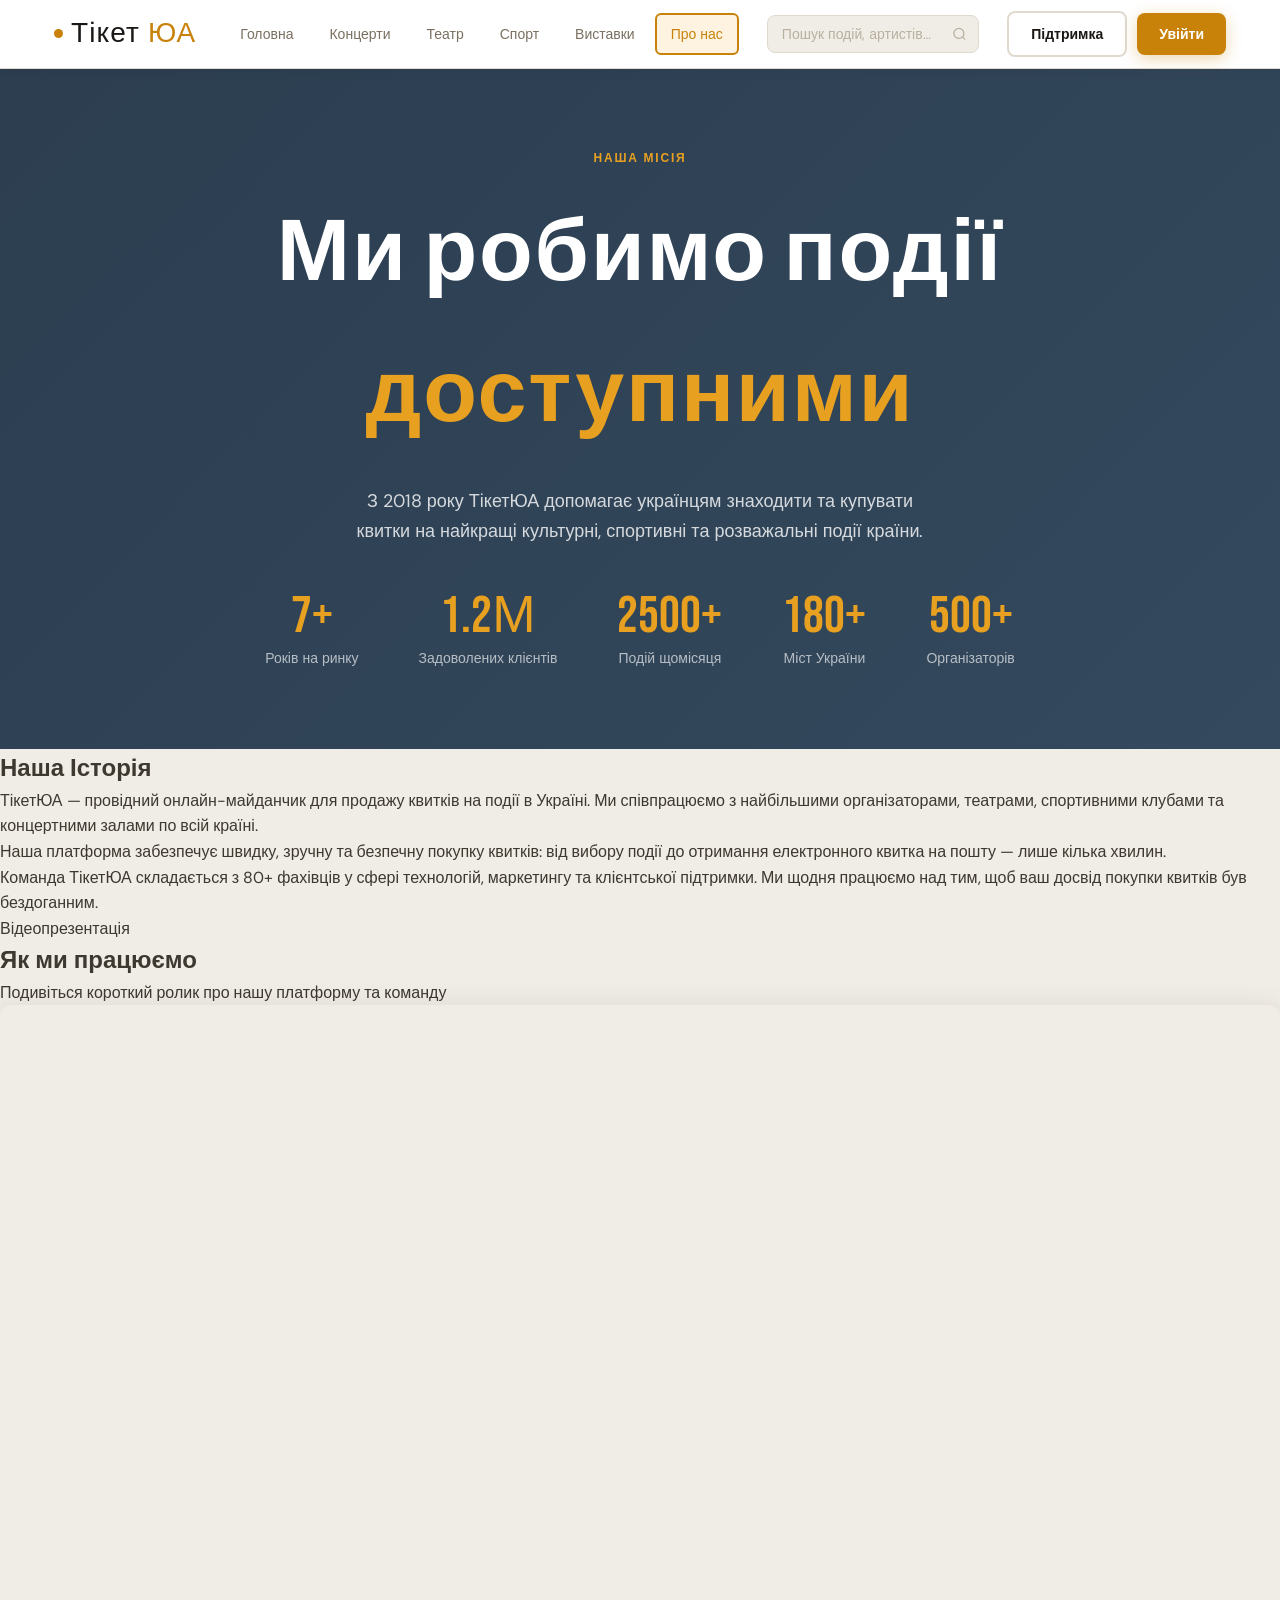
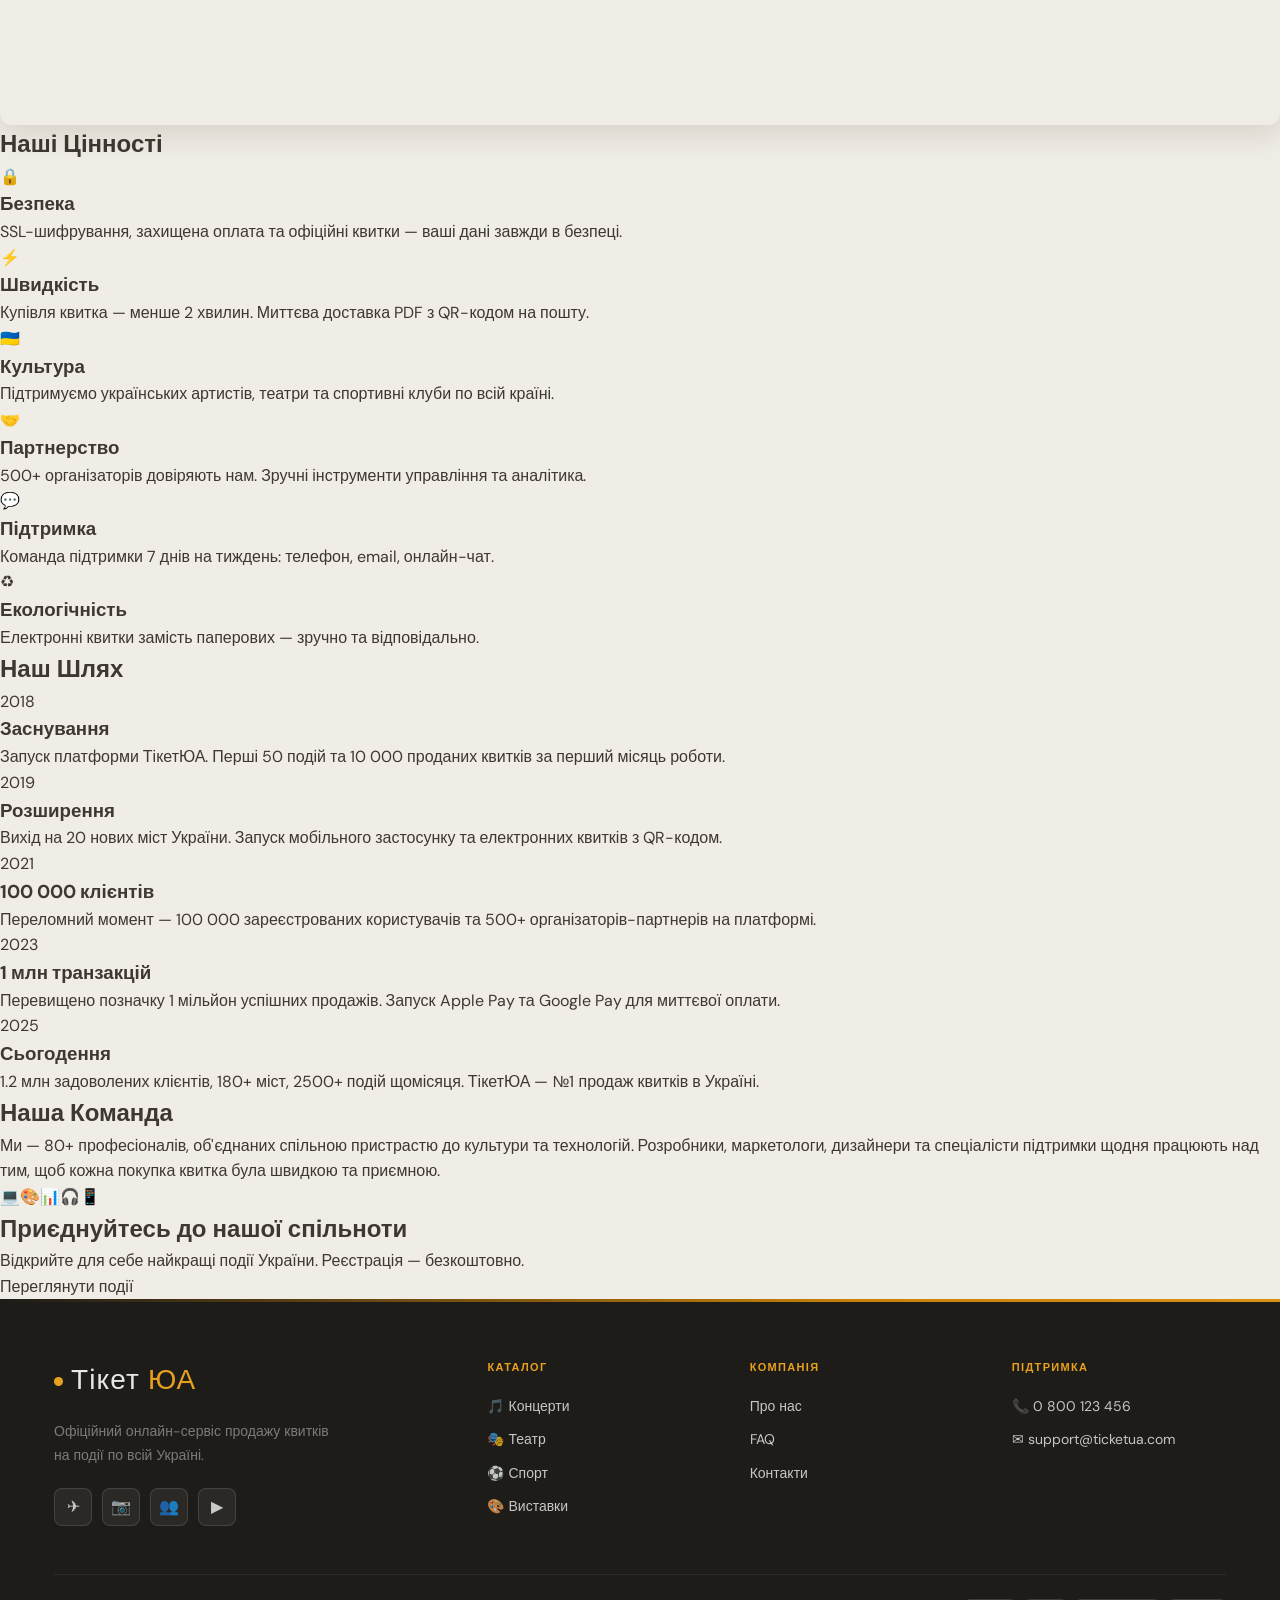
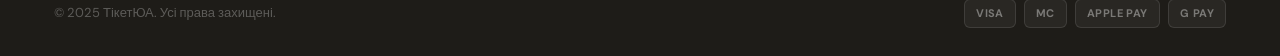
==== commit 8a928fb1: "Update about.html" ====
--- a/about.html
+++ b/about.html
@@ -4,12 +4,11 @@
   <meta charset="UTF-8" />
   <meta name="viewport" content="width=device-width, initial-scale=1.0" />
   <title>Про нас · ТікетЮА</title>
-  <meta name="description" content="ТікетЮА — офіційний онлайн-сервіс продажу квитків в Україні. Понад 1.2 мільйони задоволених клієнтів з 2018 року." />
   <link rel="stylesheet" href="style.css" />
 </head>
 <body>
 
-<!-- ===== HEADER ===== -->
+<!-- HEADER -->
 <header class="header">
   <div class="container">
     <div class="header__inner">
@@ -18,12 +17,12 @@
         Тікет<span>ЮА</span>
       </a>
       <nav class="nav">
-        <a href="index.html" class="nav__link">Головна</a>
+        <a href="index.html"        class="nav__link">Головна</a>
         <a href="index.html#events" class="nav__link">Концерти</a>
         <a href="index.html#events" class="nav__link">Театр</a>
         <a href="index.html#events" class="nav__link">Спорт</a>
         <a href="index.html#events" class="nav__link">Виставки</a>
-        <a href="about.html" class="nav__link active">Про нас</a>
+        <a href="about.html"        class="nav__link active">Про нас</a>
       </nav>
       <div class="header__search">
         <input type="text" placeholder="Пошук подій, артистів…" />
@@ -33,13 +32,13 @@
       </div>
       <div class="header__actions">
         <a href="contacts.html" class="btn btn--ghost">Підтримка</a>
-        <a href="#" class="btn btn--gold">Увійти</a>
+        <a href="#"             class="btn btn--gold">Увійти</a>
       </div>
     </div>
   </div>
 </header>
 
-<!-- ===== HERO ===== -->
+<!-- HERO -->
 <section class="about-hero">
   <div class="container">
     <p class="about-hero__eyebrow">Наша місія</p>
@@ -49,56 +48,42 @@
       найкращі культурні, спортивні та розважальні події країни.
     </p>
     <div class="stats-row">
-      <div class="stat-item">
-        <div class="stat-num">7+</div>
-        <div class="stat-label">Років на ринку</div>
-      </div>
-      <div class="stat-item">
-        <div class="stat-num">1.2М</div>
-        <div class="stat-label">Задоволених клієнтів</div>
-      </div>
-      <div class="stat-item">
-        <div class="stat-num">2500+</div>
-        <div class="stat-label">Подій щомісяця</div>
-      </div>
-      <div class="stat-item">
-        <div class="stat-num">180+</div>
-        <div class="stat-label">Міст України</div>
-      </div>
-      <div class="stat-item">
-        <div class="stat-num">500+</div>
-        <div class="stat-label">Партнерів-організаторів</div>
-      </div>
+      <div class="stat-item"><div class="stat-num">7+</div><div class="stat-label">Років на ринку</div></div>
+      <div class="stat-item"><div class="stat-num">1.2М</div><div class="stat-label">Задоволених клієнтів</div></div>
+      <div class="stat-item"><div class="stat-num">2500+</div><div class="stat-label">Подій щомісяця</div></div>
+      <div class="stat-item"><div class="stat-num">180+</div><div class="stat-label">Міст України</div></div>
+      <div class="stat-item"><div class="stat-num">500+</div><div class="stat-label">Організаторів</div></div>
     </div>
   </div>
 </section>
 
-<!-- ===== STORY ===== -->
-<div class="about-content-wrap">
-
-  <div class="story-section">
-    <h2>Наша Історія</h2>
-    <p>
+<!-- MAIN CONTENT -->
+<main class="about-wrap">
+
+  <!-- STORY -->
+  <div class="a-card">
+    <h2 class="a-card__title">Наша Історія</h2>
+    <p class="a-card__text">
       ТікетЮА — провідний онлайн-майданчик для продажу квитків на події в Україні.
       Ми співпрацюємо з найбільшими організаторами, театрами, спортивними клубами та
       концертними залами по всій країні.
     </p>
-    <p>
+    <p class="a-card__text">
       Наша платформа забезпечує швидку, зручну та безпечну покупку квитків:
       від вибору події до отримання електронного квитка на пошту — лише кілька хвилин.
     </p>
-    <p>
-      Команда ТікетЮА складається з 80+ фахівців у сфері технологій, маркетингу
-      та клієнтської підтримки. Ми щодня працюємо над тим, щоб ваш досвід покупки
+    <p class="a-card__text">
+      Команда ТікетЮА складається з 80+ фахівців у сфері технологій, маркетингу та
+      клієнтської підтримки. Ми щодня працюємо над тим, щоб ваш досвід покупки
       квитків був бездоганним.
     </p>
   </div>
 
-  <!-- ===== VIDEO ===== -->
-  <div class="media-section">
-    <div class="media-section__label">Відеопрезентація</div>
-    <h2 class="media-section__title">Як ми <span>працюємо</span></h2>
-    <p class="media-section__sub">Подивіться короткий ролик про нашу платформу та команду</p>
+  <!-- VIDEO -->
+  <div class="a-card">
+    <p class="a-card__eyebrow">Відеопрезентація</p>
+    <h2 class="a-card__title">Як ми <span class="gold">працюємо</span></h2>
+    <p class="a-card__sub">Подивіться короткий ролик про нашу платформу та команду</p>
     <div class="video-wrapper">
       <iframe
         src="https://www.youtube.com/embed/dQw4w9WgXcQ"
@@ -110,106 +95,114 @@
     </div>
   </div>
 
-  <!-- ===== VALUES ===== -->
-  <h2 style="text-align:center; font-size:42px; font-family:'Bebas Neue',sans-serif; letter-spacing:.02em; color:#1a1714; margin: 56px 0 40px;">
-    Наші <span style="color:#c8820a;">Цінності</span>
-  </h2>
-  <div class="values-grid">
-    <div class="value-card">
-      <div class="value-icon">🔒</div>
-      <h3>Безпека</h3>
-      <p>SSL-шифрування, захищена оплата та офіційні квитки — ваші дані завжди в безпеці.</p>
-    </div>
-    <div class="value-card">
-      <div class="value-icon">⚡</div>
-      <h3>Швидкість</h3>
-      <p>Купівля квитка — менше 2 хвилин. Миттєва доставка PDF з QR-кодом на пошту.</p>
-    </div>
-    <div class="value-card">
-      <div class="value-icon">🇺🇦</div>
-      <h3>Культура</h3>
-      <p>Підтримуємо українських артистів, театри та спортивні клуби по всій країні.</p>
-    </div>
-    <div class="value-card">
-      <div class="value-icon">🤝</div>
-      <h3>Партнерство</h3>
-      <p>500+ організаторів довіряють нам. Зручні інструменти управління та аналітика.</p>
-    </div>
-    <div class="value-card">
-      <div class="value-icon">💬</div>
-      <h3>Підтримка</h3>
-      <p>Команда підтримки 7 днів на тиждень: телефон, email, онлайн-чат.</p>
-    </div>
-    <div class="value-card">
-      <div class="value-icon">♻</div>
-      <h3>Екологічність</h3>
-      <p>Електронні квитки замість паперових — зручно та відповідально.</p>
-    </div>
-  </div>
-
-  <!-- ===== TIMELINE ===== -->
-  <div class="timeline">
-    <h2>Наш Шлях</h2>
-    <div class="timeline-item">
-      <div class="timeline-year">2018</div>
-      <div class="timeline-content">
-        <h3>Заснування</h3>
-        <p>Запуск платформи ТікетЮА. Перші 50 подій та 10 000 проданих квитків за перший місяць роботи.</p>
-      </div>
-    </div>
-    <div class="timeline-item">
-      <div class="timeline-year">2019</div>
-      <div class="timeline-content">
-        <h3>Розширення</h3>
-        <p>Вихід на 20 нових міст України. Запуск мобільного застосунку та електронних квитків з QR-кодом.</p>
-      </div>
-    </div>
-    <div class="timeline-item">
-      <div class="timeline-year">2021</div>
-      <div class="timeline-content">
-        <h3>100 000 клієнтів</h3>
-        <p>Переломний момент — 100 000 зареєстрованих користувачів та 500+ організаторів-партнерів на платформі.</p>
-      </div>
-    </div>
-    <div class="timeline-item">
-      <div class="timeline-year">2023</div>
-      <div class="timeline-content">
-        <h3>1 млн транзакцій</h3>
-        <p>Перевищено позначку 1 мільйон успішних продажів. Запуск Apple Pay та Google Pay для миттєвої оплати.</p>
-      </div>
-    </div>
-    <div class="timeline-item">
-      <div class="timeline-year">2025</div>
-      <div class="timeline-content">
-        <h3>Сьогодення</h3>
-        <p>1.2 млн задоволених клієнтів, 180+ міст, 2500+ подій щомісяця. ТікетЮА — №1 продаж квитків в Україні.</p>
-      </div>
-    </div>
-  </div>
-
-  <!-- ===== TEAM ===== -->
-  <div class="team-section">
-    <h2>Наша Команда</h2>
-    <p>
+  <!-- VALUES -->
+  <div>
+    <h2 class="a-section-title">Наші <span class="gold">Цінності</span></h2>
+    <div class="a-values">
+      <div class="a-value">
+        <div class="a-value__icon">🔒</div>
+        <h3 class="a-value__title">Безпека</h3>
+        <p class="a-value__text">SSL-шифрування, захищена оплата та офіційні квитки — ваші дані завжди в безпеці.</p>
+      </div>
+      <div class="a-value">
+        <div class="a-value__icon">⚡</div>
+        <h3 class="a-value__title">Швидкість</h3>
+        <p class="a-value__text">Купівля квитка — менше 2 хвилин. Миттєва доставка PDF з QR-кодом на пошту.</p>
+      </div>
+      <div class="a-value">
+        <div class="a-value__icon">🇺🇦</div>
+        <h3 class="a-value__title">Культура</h3>
+        <p class="a-value__text">Підтримуємо українських артистів, театри та спортивні клуби по всій країні.</p>
+      </div>
+      <div class="a-value">
+        <div class="a-value__icon">🤝</div>
+        <h3 class="a-value__title">Партнерство</h3>
+        <p class="a-value__text">500+ організаторів довіряють нам. Зручні інструменти управління та аналітика.</p>
+      </div>
+      <div class="a-value">
+        <div class="a-value__icon">💬</div>
+        <h3 class="a-value__title">Підтримка</h3>
+        <p class="a-value__text">Команда підтримки 7 днів на тиждень: телефон, email, онлайн-чат.</p>
+      </div>
+      <div class="a-value">
+        <div class="a-value__icon">♻</div>
+        <h3 class="a-value__title">Екологічність</h3>
+        <p class="a-value__text">Електронні квитки замість паперових — зручно та відповідально.</p>
+      </div>
+    </div>
+  </div>
+
+  <!-- TIMELINE -->
+  <div class="a-card">
+    <h2 class="a-card__title a-card__title--center">Наш Шлях</h2>
+    <div class="a-timeline">
+
+      <div class="a-tl-item">
+        <div class="a-tl-year">2018</div>
+        <div class="a-tl-body">
+          <h3 class="a-tl-heading">Заснування</h3>
+          <p class="a-tl-text">Запуск платформи ТікетЮА. Перші 50 подій та 10 000 проданих квитків за перший місяць роботи.</p>
+        </div>
+      </div>
+
+      <div class="a-tl-item">
+        <div class="a-tl-year">2019</div>
+        <div class="a-tl-body">
+          <h3 class="a-tl-heading">Розширення</h3>
+          <p class="a-tl-text">Вихід на 20 нових міст України. Запуск мобільного застосунку та електронних квитків з QR-кодом.</p>
+        </div>
+      </div>
+
+      <div class="a-tl-item">
+        <div class="a-tl-year">2021</div>
+        <div class="a-tl-body">
+          <h3 class="a-tl-heading">100 000 клієнтів</h3>
+          <p class="a-tl-text">Переломний момент — 100 000 зареєстрованих користувачів та 500+ організаторів-партнерів на платформі.</p>
+        </div>
+      </div>
+
+      <div class="a-tl-item">
+        <div class="a-tl-year">2023</div>
+        <div class="a-tl-body">
+          <h3 class="a-tl-heading">1 млн транзакцій</h3>
+          <p class="a-tl-text">Перевищено позначку 1 мільйон успішних продажів. Запуск Apple Pay та Google Pay для миттєвої оплати.</p>
+        </div>
+      </div>
+
+      <div class="a-tl-item">
+        <div class="a-tl-year">2025</div>
+        <div class="a-tl-body">
+          <h3 class="a-tl-heading">Сьогодення</h3>
+          <p class="a-tl-text">1.2 млн задоволених клієнтів, 180+ міст, 2500+ подій щомісяця. ТікетЮА — №1 продаж квитків в Україні.</p>
+        </div>
+      </div>
+
+    </div>
+  </div>
+
+  <!-- TEAM -->
+  <div class="a-card a-card--center">
+    <h2 class="a-card__title">Наша Команда</h2>
+    <p class="a-card__text a-card__text--wide">
       Ми — 80+ професіоналів, об'єднаних спільною пристрастю до культури та технологій.
       Розробники, маркетологи, дизайнери та спеціалісти підтримки щодня працюють над тим,
       щоб кожна покупка квитка була швидкою та приємною.
     </p>
-    <div class="team-icons">
+    <div class="a-team-icons">
       <span>💻</span><span>🎨</span><span>📊</span><span>🎧</span><span>📱</span>
     </div>
   </div>
 
-  <!-- ===== CTA ===== -->
-  <div class="cta-section">
-    <h2>Приєднуйтесь до нашої спільноти</h2>
-    <p>Відкрийте для себе найкращі події України. Реєстрація — безкоштовно.</p>
-    <a href="index.html#events" class="cta-button">Переглянути події</a>
-  </div>
-
-</div><!-- /about-content-wrap -->
-
-<!-- ===== FOOTER ===== -->
+  <!-- CTA -->
+  <div class="a-cta">
+    <h2 class="a-cta__title">Приєднуйтесь до нашої спільноти</h2>
+    <p class="a-cta__sub">Відкрийте для себе найкращі події України. Реєстрація — безкоштовно.</p>
+    <a href="index.html#events" class="a-cta__btn">Переглянути події</a>
+  </div>
+
+</main>
+
+<!-- FOOTER -->
 <footer class="footer">
   <div class="container">
     <div class="footer__grid">
@@ -237,16 +230,15 @@
       <div>
         <div class="footer__col-title">Компанія</div>
         <ul class="footer__links">
-          <li><a href="about.html" class="footer__link">Про нас</a></li>
-          <li><a href="faq.html" class="footer__link">FAQ</a></li>
+          <li><a href="about.html"    class="footer__link">Про нас</a></li>
+          <li><a href="faq.html"      class="footer__link">FAQ</a></li>
           <li><a href="contacts.html" class="footer__link">Контакти</a></li>
-          <li><a href="#" class="footer__link">Умови використання</a></li>
         </ul>
       </div>
       <div>
         <div class="footer__col-title">Підтримка</div>
         <ul class="footer__links">
-          <li><a href="tel:+380800123456" class="footer__link">📞 0 800 123 456</a></li>
+          <li><a href="tel:+380800123456"          class="footer__link">📞 0 800 123 456</a></li>
           <li><a href="mailto:support@ticketua.com" class="footer__link">✉ support@ticketua.com</a></li>
         </ul>
       </div>
--- a/style.css
+++ b/style.css
@@ -1064,36 +1064,197 @@
 /* ============================================
    ABOUT PAGE
    ============================================ */
+
+/* --- hero --- */
 .about-hero {
   padding: 80px 0;
-  background: linear-gradient(135deg, #2c3e50 0%, #34495e 100%);   /* зразок */
-  border-bottom: 1px solid var(--border);
+  background: linear-gradient(135deg, #2c3e50 0%, #34495e 100%);
   text-align: center; position: relative; overflow: hidden;
+}
+.about-hero__eyebrow {
+  font-size: 12px; font-weight: 700; letter-spacing: .15em; text-transform: uppercase;
+  color: var(--footer-gold); margin-bottom: 16px;
+  animation: fadeInDown .5s var(--ease) both;
 }
 .about-hero__title {
   font-family: var(--font-head);
   font-size: clamp(44px, 7vw, 88px); letter-spacing: .02em; margin-bottom: 20px;
-  color: #ffffff;                 /* явно білий на темному фоні */
+  color: #ffffff;
   animation: fadeInDown .75s var(--ease) .1s both;
 }
-.about-hero__title span { color: var(--gold-hover); }
+.about-hero__title span { color: var(--footer-gold); }
 .about-hero__sub {
-  font-size: 18px;
-  color: rgba(255,255,255,.8);    /* явно */
+  font-size: 18px; color: rgba(255,255,255,.8);
   max-width: 600px; margin: 0 auto 44px; line-height: 1.7;
   animation: fadeInUp .65s var(--ease) .28s both;
 }
-.stats-row { display: flex; justify-content: center; gap: 60px; flex-wrap: wrap; animation: fadeInUp .6s var(--ease) .42s both; }
+.stats-row {
+  display: flex; justify-content: center; gap: 60px; flex-wrap: wrap;
+  animation: fadeInUp .6s var(--ease) .42s both;
+}
 .stat-item { text-align: center; cursor: default; }
 .stat-num  {
-  font-family: var(--font-head); font-size: 52px;
-  color: var(--footer-gold);      /* жовте на темному */
-  line-height: 1;
+  font-family: var(--font-head); font-size: 52px; color: var(--footer-gold); line-height: 1;
   transition: transform var(--t) var(--spring);
 }
-.stat-item:hover .stat-num { transform: scale(1.1) translateY(-3px); }
+.stat-item:hover .stat-num { transform: scale(1.1) translateY(-4px); }
 .stat-label { font-size: 14px; color: rgba(255,255,255,.65); margin-top: 4px; }
 
+/* --- content wrapper --- */
+.about-content-wrap {
+  max-width: 1200px; margin: 0 auto; padding: 60px 24px;
+  display: flex; flex-direction: column; gap: 40px;
+}
+
+/* --- story section (зразок) --- */
+.story-section {
+  background: var(--card-bg);
+  border-radius: 20px; padding: 50px;
+  box-shadow: 0 10px 30px rgba(40,25,5,.10);
+  transition: transform .3s var(--ease), box-shadow .3s var(--ease);
+}
+.story-section:hover {
+  transform: translateY(-10px);
+  box-shadow: 0 20px 50px rgba(40,25,5,.18);
+}
+.story-section h2 {
+  font-family: var(--font-head); font-size: 36px; letter-spacing: .02em;
+  color: var(--text-dark); margin-bottom: 25px;
+  border-left: 5px solid var(--gold); padding-left: 20px;
+}
+.story-section p {
+  font-size: 18px; line-height: 1.8; color: var(--text-muted); margin-bottom: 16px;
+}
+.story-section p:last-child { margin-bottom: 0; }
+
+/* --- video section --- */
+.media-section {
+  background: var(--card-bg);
+  border-radius: 20px; padding: 50px;
+  box-shadow: 0 10px 30px rgba(40,25,5,.10);
+  transition: transform .3s var(--ease), box-shadow .3s var(--ease);
+}
+.media-section:hover { transform: translateY(-6px); box-shadow: 0 20px 50px rgba(40,25,5,.16); }
+.media-section__label {
+  font-size: 11px; font-weight: 700; letter-spacing: .15em; text-transform: uppercase;
+  color: var(--gold); margin-bottom: 10px;
+}
+.media-section__title {
+  font-family: var(--font-head); font-size: 36px; letter-spacing: .02em;
+  color: var(--text-dark); margin-bottom: 8px;
+}
+.media-section__title span { color: var(--gold); }
+.media-section__sub { font-size: 15px; color: var(--text-muted); margin-bottom: 28px; }
+
+/* --- video wrapper (зразок) --- */
+.video-wrapper {
+  position: relative; padding-bottom: 56.25%; height: 0; overflow: hidden;
+  border-radius: 12px;
+  box-shadow: 0 8px 32px rgba(40,25,5,.14);
+}
+.video-wrapper iframe {
+  position: absolute; top: 0; left: 0; width: 100%; height: 100%; border: none;
+}
+
+/* --- values (зразок) --- */
+.values-grid { display: grid; grid-template-columns: repeat(3,1fr); gap: 28px; }
+.value-card {
+  background: var(--card-bg);
+  border-radius: 16px; padding: 40px 30px; text-align: center;
+  box-shadow: 0 5px 20px rgba(40,25,5,.08);
+  transition: transform .4s var(--spring), box-shadow .4s var(--ease);
+  will-change: transform;
+}
+.value-card:hover {
+  transform: translateY(-15px) scale(1.05);
+  box-shadow: 0 15px 40px rgba(40,25,5,.2);
+}
+.value-icon {
+  font-size: 64px; margin-bottom: 20px; display: block;
+  transition: transform .3s var(--ease);
+}
+.value-card:hover .value-icon { transform: scale(1.2) rotate(10deg); }
+.value-card h3 { font-size: 24px; font-weight: 700; color: var(--text-dark); margin-bottom: 12px; }
+.value-card p  { font-size: 15px; color: var(--text-muted); line-height: 1.65; }
+
+/* --- timeline (зразок) --- */
+.timeline {
+  background: var(--card-bg);
+  border-radius: 20px; padding: 50px;
+  box-shadow: 0 10px 30px rgba(40,25,5,.10);
+}
+.timeline h2 {
+  font-family: var(--font-head); font-size: 36px; letter-spacing: .02em;
+  color: var(--text-dark); margin-bottom: 40px; text-align: center;
+}
+.timeline-item {
+  display: flex; gap: 30px; margin-bottom: 36px;
+  padding: 18px 20px;
+  border-left: 4px solid var(--gold);
+  transition: background .3s var(--ease), transform .3s var(--ease);
+  border-radius: 0 8px 8px 0;
+}
+.timeline-item:last-child { margin-bottom: 0; }
+.timeline-item:hover { background: var(--gold-pale); transform: translateX(10px); }
+.timeline-year {
+  font-family: var(--font-head); font-size: 32px; font-weight: bold;
+  color: var(--gold); min-width: 90px; line-height: 1;
+  transition: transform var(--t) var(--spring);
+}
+.timeline-item:hover .timeline-year { transform: scale(1.06); }
+.timeline-content h3 { font-size: 20px; font-weight: 700; color: var(--text-dark); margin-bottom: 8px; }
+.timeline-content p  { font-size: 15px; color: var(--text-muted); line-height: 1.6; }
+
+/* --- team section --- */
+.team-section {
+  background: var(--card-bg);
+  border-radius: 20px; padding: 50px; text-align: center;
+  box-shadow: 0 10px 30px rgba(40,25,5,.10);
+  transition: transform .3s var(--ease), box-shadow .3s var(--ease);
+}
+.team-section:hover { transform: translateY(-8px); box-shadow: 0 20px 50px rgba(40,25,5,.16); }
+.team-section h2 {
+  font-family: var(--font-head); font-size: 36px; letter-spacing: .02em;
+  color: var(--text-dark); margin-bottom: 18px;
+}
+.team-section p {
+  font-size: 17px; color: var(--text-muted); max-width: 760px; margin: 0 auto 32px; line-height: 1.75;
+}
+.team-icons {
+  display: flex; gap: 18px; justify-content: center; flex-wrap: wrap;
+}
+.team-icons span {
+  font-size: 36px;
+  transition: transform .35s var(--spring);
+  cursor: default; display: inline-block;
+}
+.team-icons span:hover { transform: scale(1.4) rotate(-8deg); }
+
+/* --- cta section (зразок) --- */
+.cta-section {
+  background: linear-gradient(135deg, #2c3e50 0%, #34495e 100%);
+  color: #ffffff;
+  padding: 60px 50px; text-align: center;
+  border-radius: 20px;
+}
+.cta-section h2 {
+  font-family: var(--font-head); font-size: 36px; letter-spacing: .02em;
+  color: #ffffff; margin-bottom: 16px;
+}
+.cta-section p { font-size: 17px; color: rgba(255,255,255,.8); margin-bottom: 30px; }
+.cta-button {
+  display: inline-block; padding: 18px 50px;
+  background: #ffffff; color: #2c3e50;
+  border-radius: 8px; font-weight: bold; font-size: 17px;
+  transition: transform .3s var(--ease), box-shadow .3s var(--ease);
+}
+.cta-button:hover {
+  transform: translateY(-5px);
+  box-shadow: 0 10px 30px rgba(255,255,255,.28);
+}
+.cta-button:active { transform: translateY(-1px); }
+
+/* old compat — keep for about-content grid */
 .about-content { display: grid; grid-template-columns: 1fr 1fr; gap: 60px; align-items: center; }
 .about-content__title { font-family: var(--font-head); font-size: 40px; letter-spacing: .02em; margin-bottom: 20px; color: var(--text-dark); }
 .about-content__text  { font-size: 15px; color: var(--text-muted); line-height: 1.8; margin-bottom: 16px; }
@@ -1104,23 +1265,6 @@
   transition: box-shadow var(--t-slow), transform var(--t-slow) var(--spring), border-color var(--t);
 }
 .about-img-mock:hover { box-shadow: var(--shadow-lg); transform: rotate(-1.5deg) scale(1.015); border-color: var(--gold); }
-
-.values-grid { display: grid; grid-template-columns: repeat(3,1fr); gap: 22px; }
-.value-card {
-  background: var(--card-bg); border: 1.5px solid var(--border);
-  border-radius: var(--radius-card); padding: 40px 30px; text-align: center;
-  box-shadow: 0 5px 20px rgba(40,25,5,.08);
-  transition: transform .4s var(--spring), box-shadow .4s var(--ease), border-color var(--t);
-  will-change: transform;
-}
-.value-card:hover { transform: translateY(-15px) scale(1.04); box-shadow: 0 15px 40px rgba(40,25,5,.18); border-color: var(--gold); }
-.value-card__icon {
-  font-size: 54px; margin-bottom: 18px; display: block;
-  transition: transform .4s var(--spring);
-}
-.value-card:hover .value-card__icon { transform: scale(1.2) rotate(10deg); }   /* зразок */
-.value-card__title { font-size: 22px; font-weight: 700; margin-bottom: 12px; color: var(--text-dark); }
-.value-card__desc  { font-size: 15px; color: var(--text-muted); line-height: 1.65; }
 
 /* ============================================
    CONTACTS PAGE
